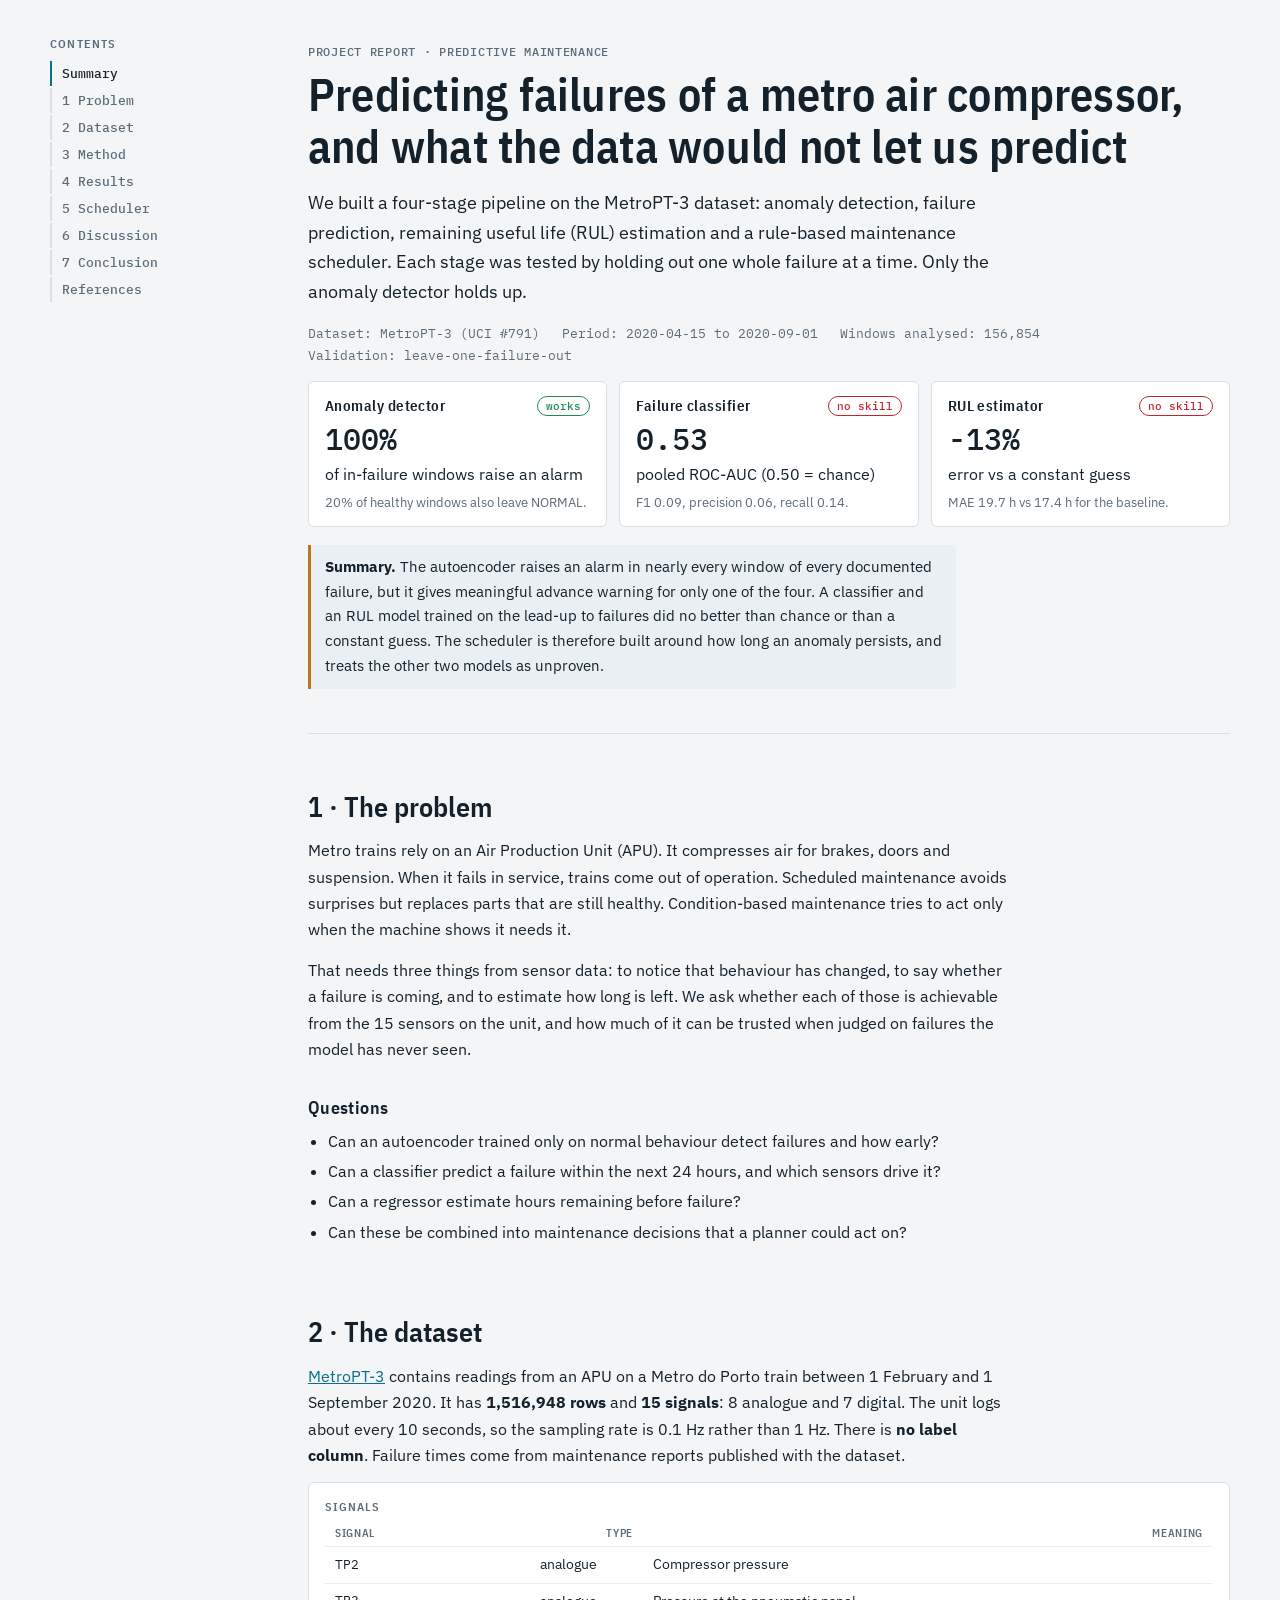
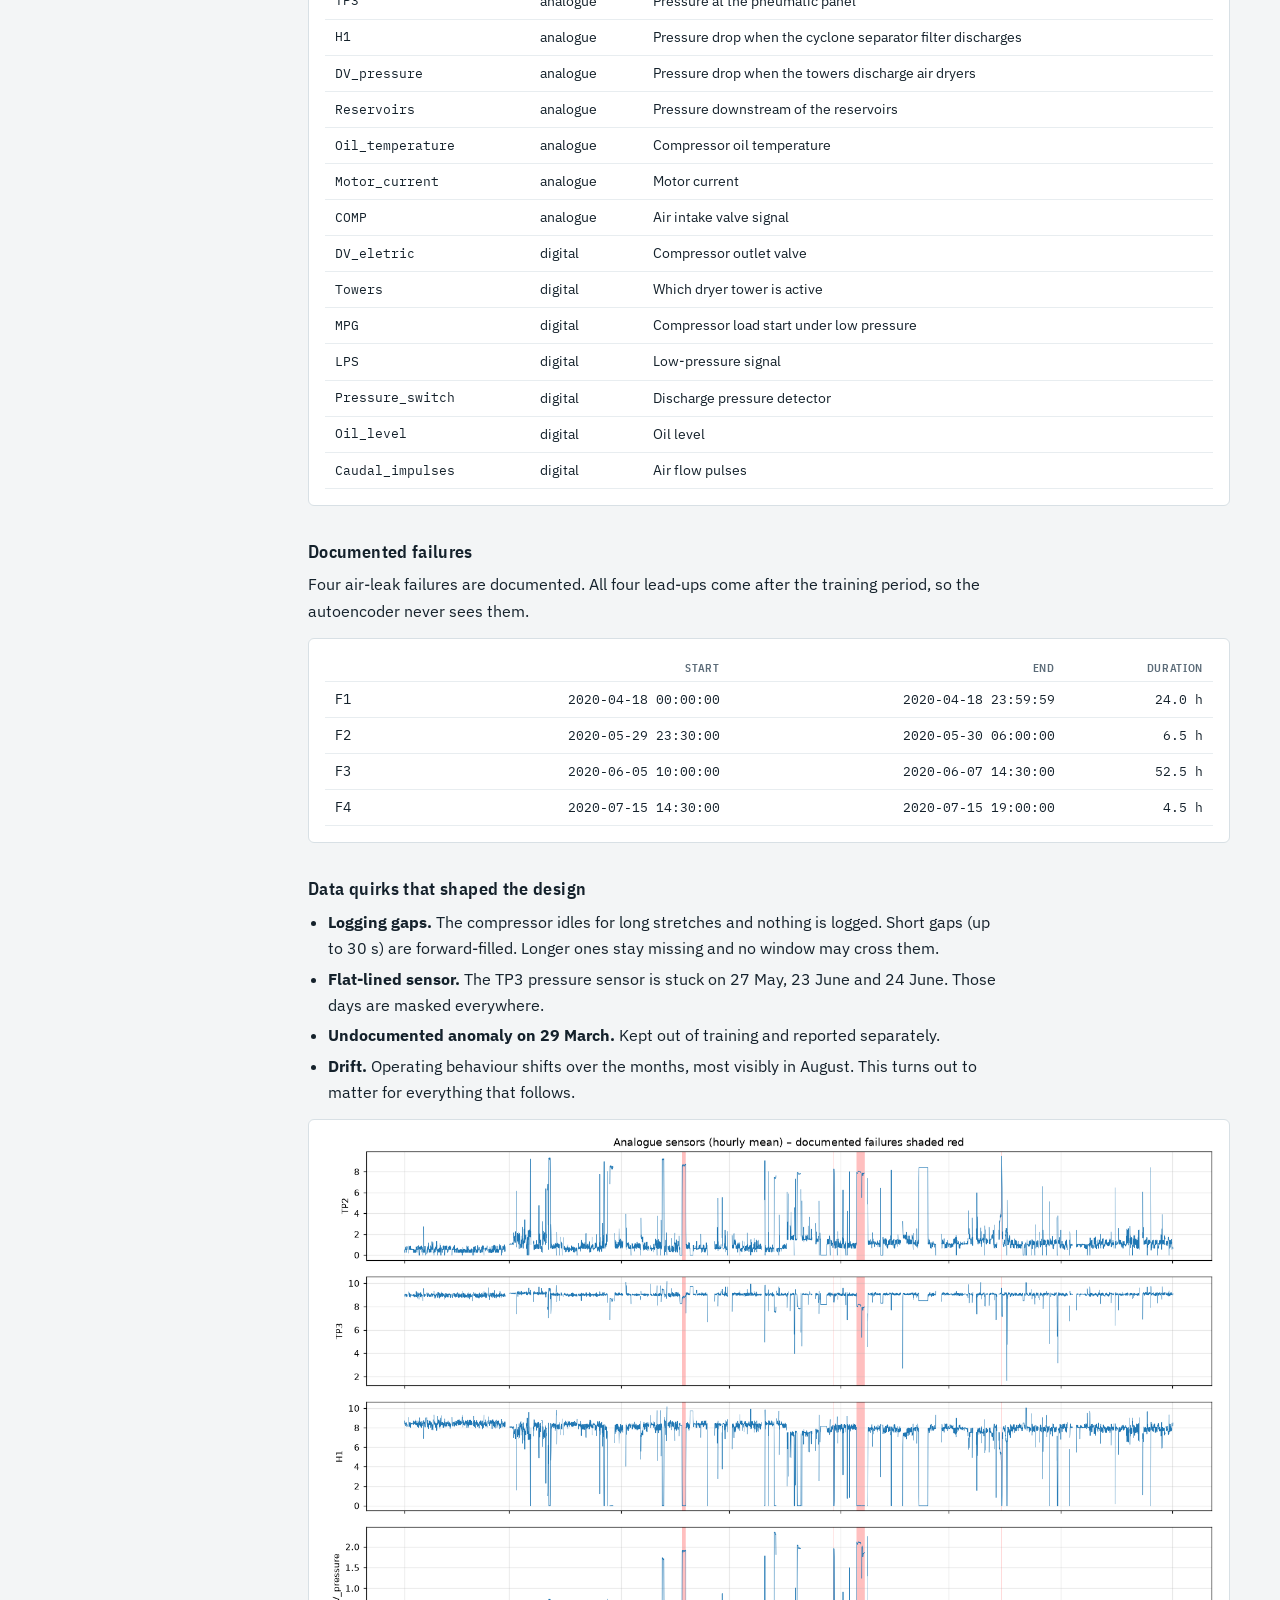
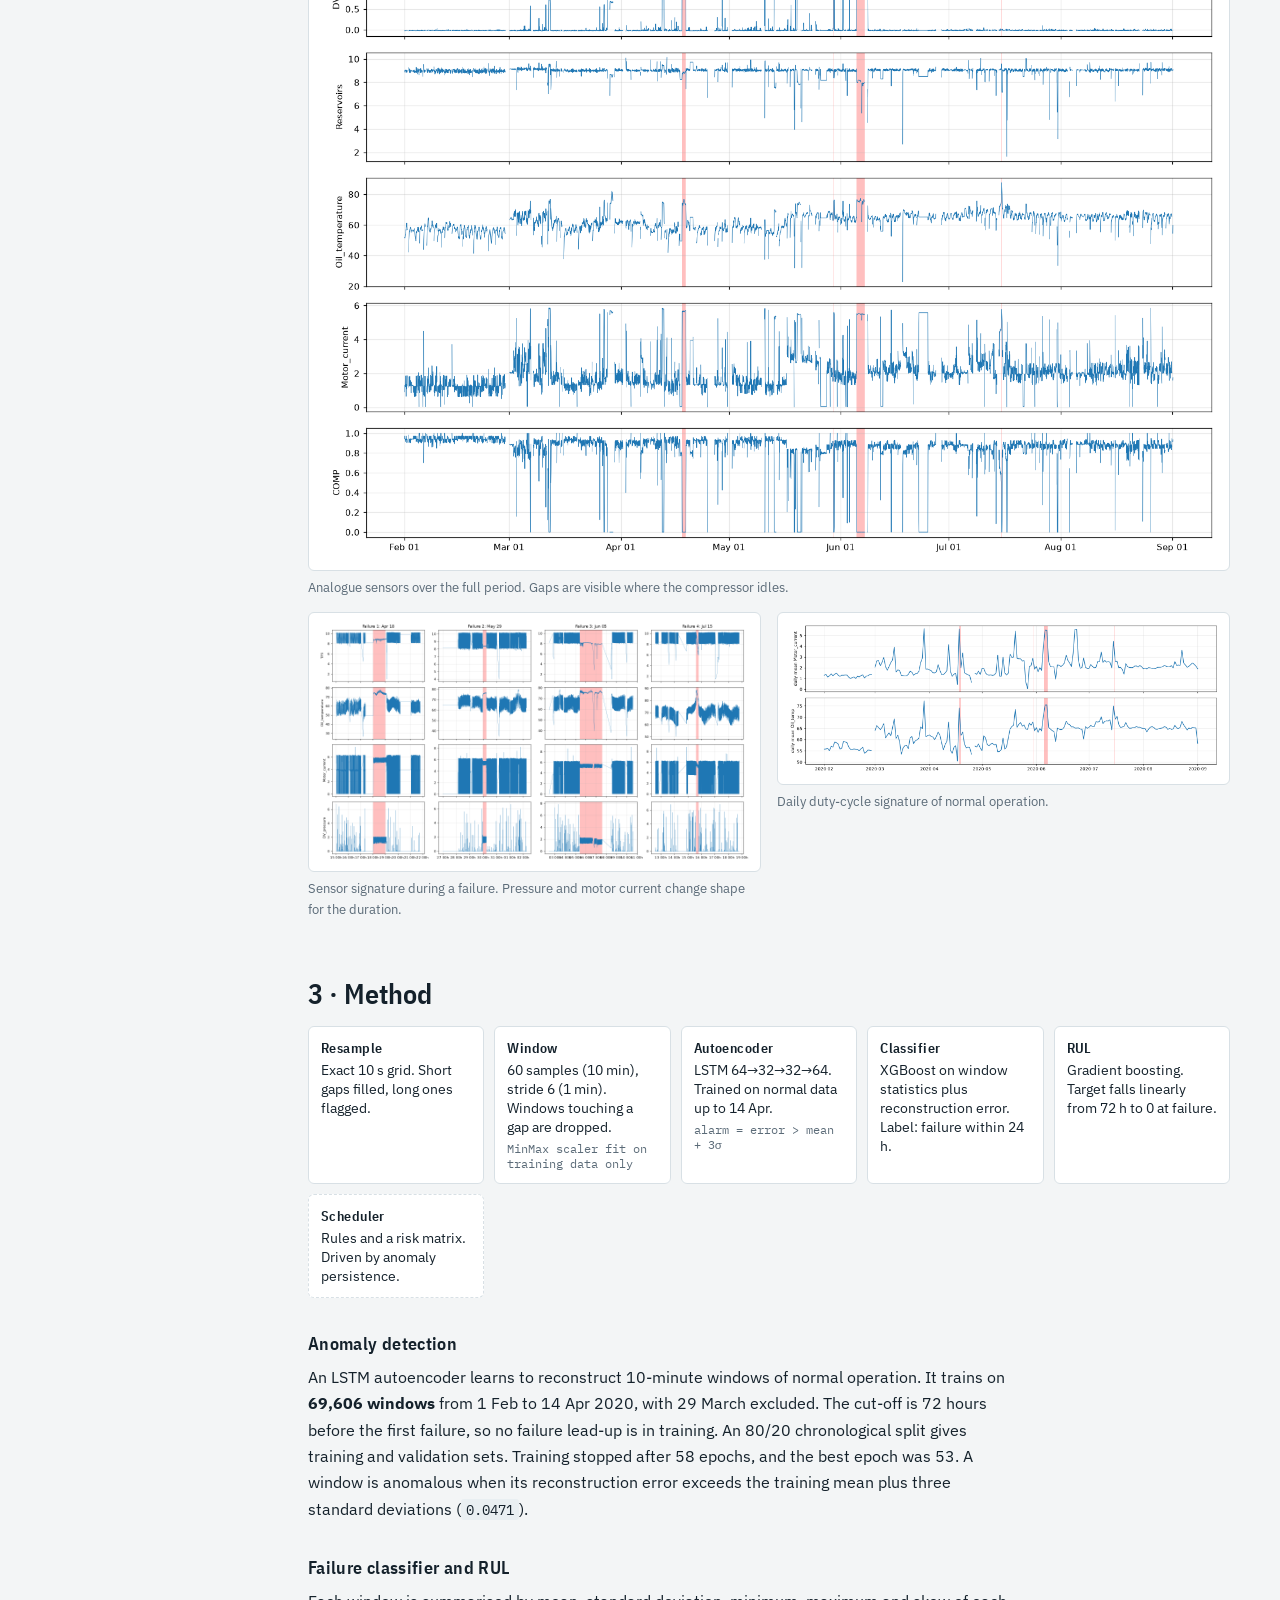
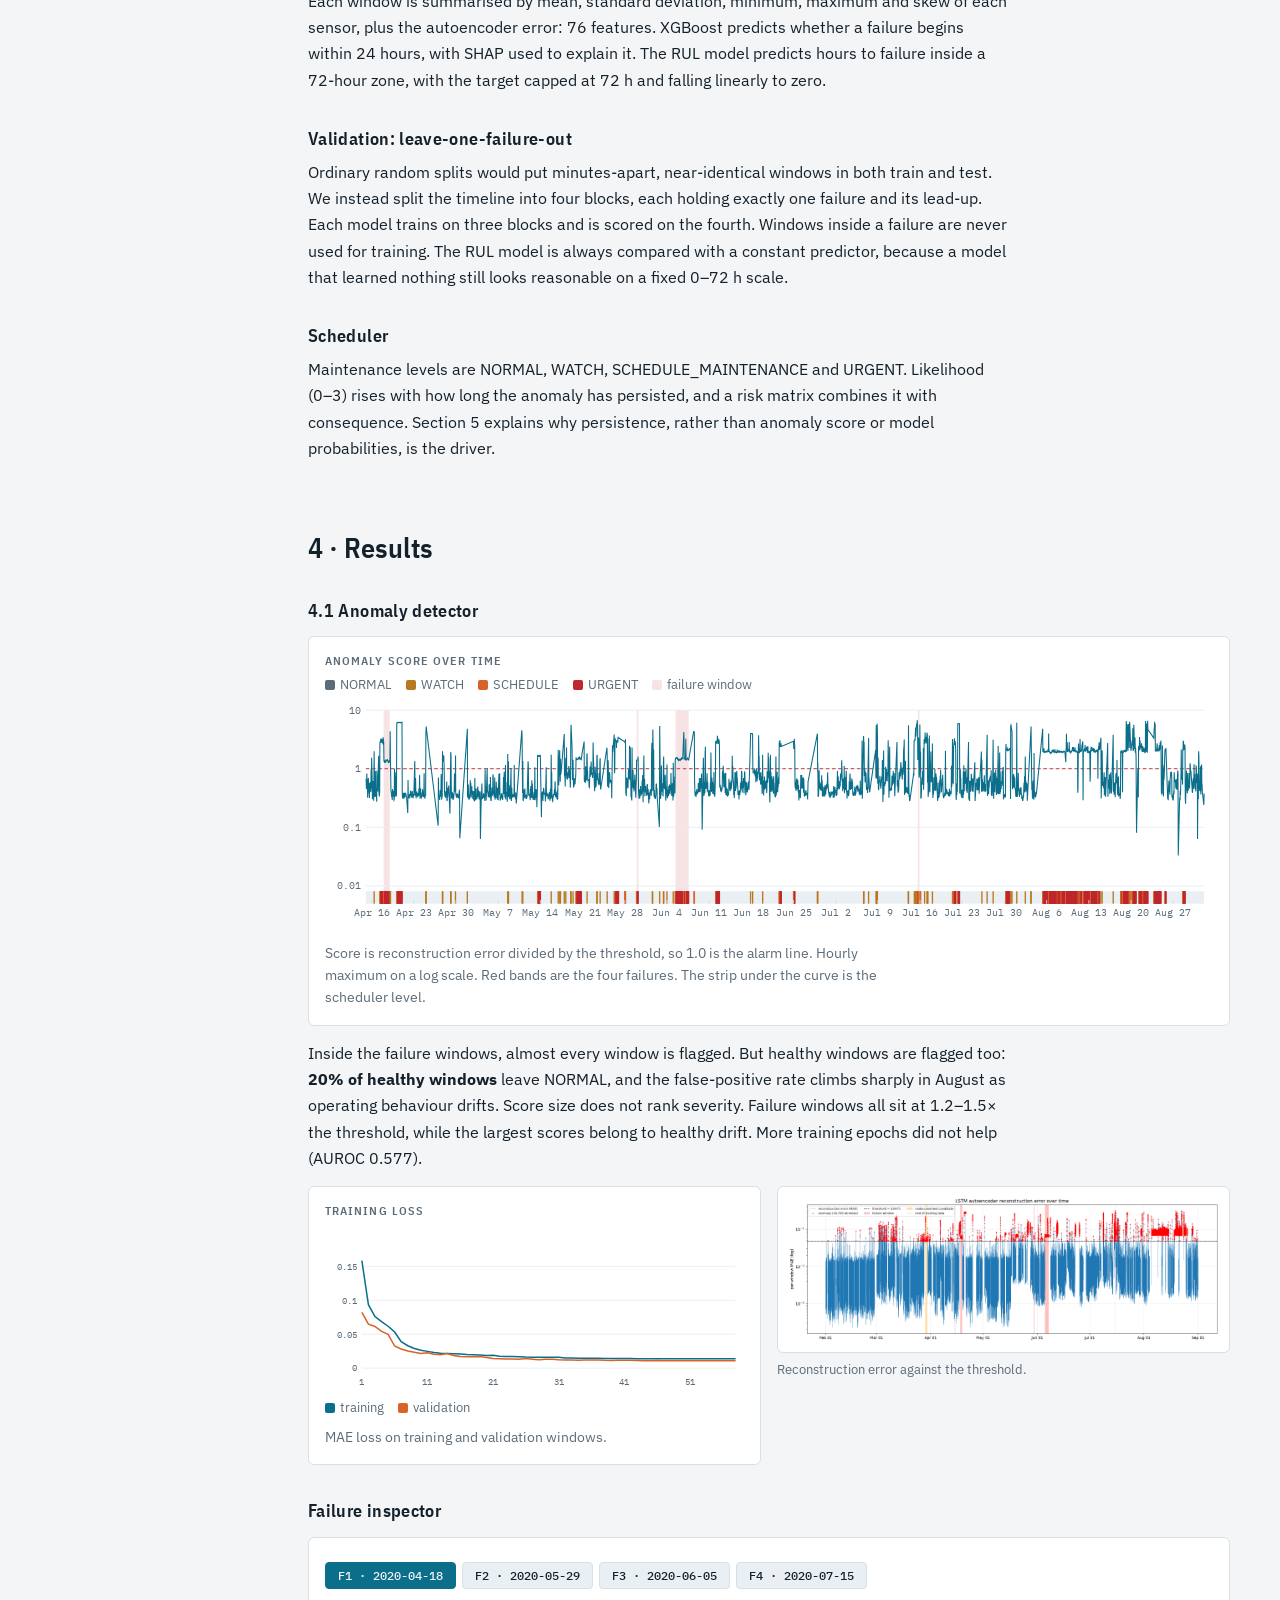
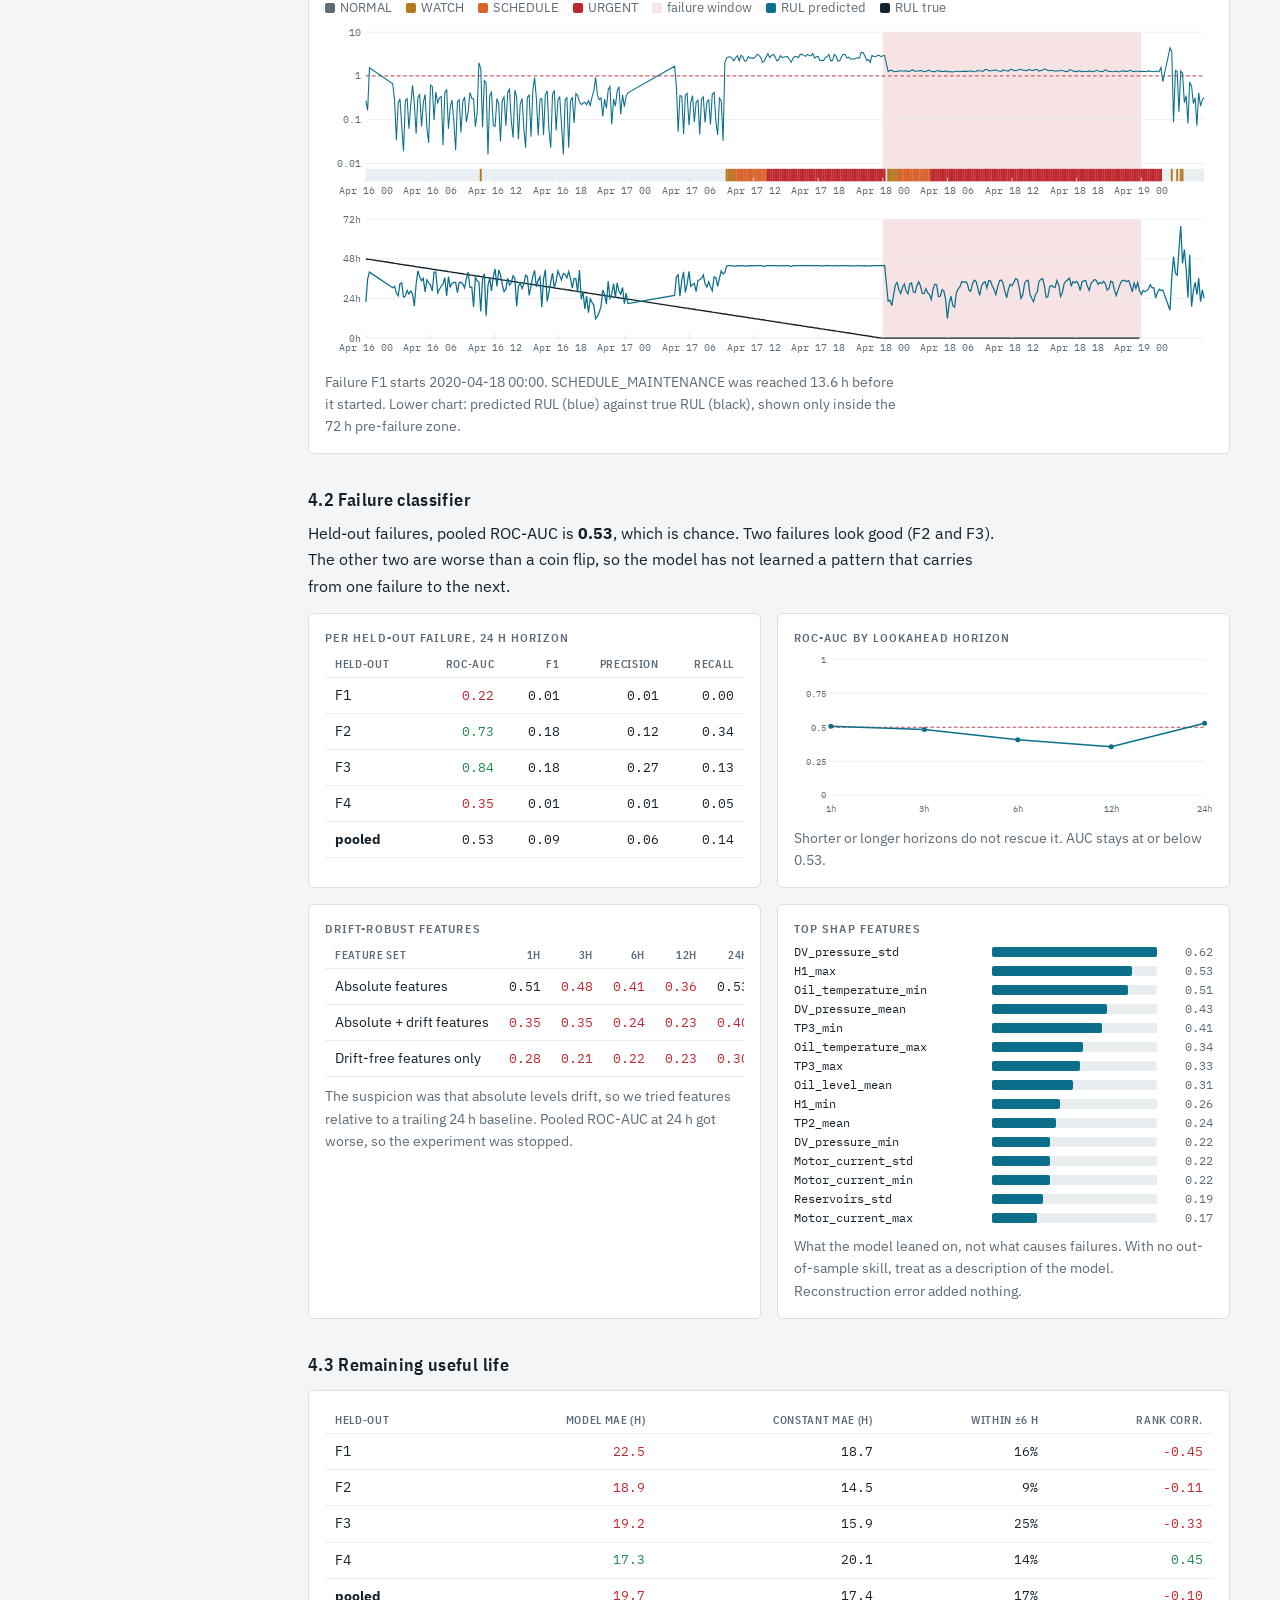
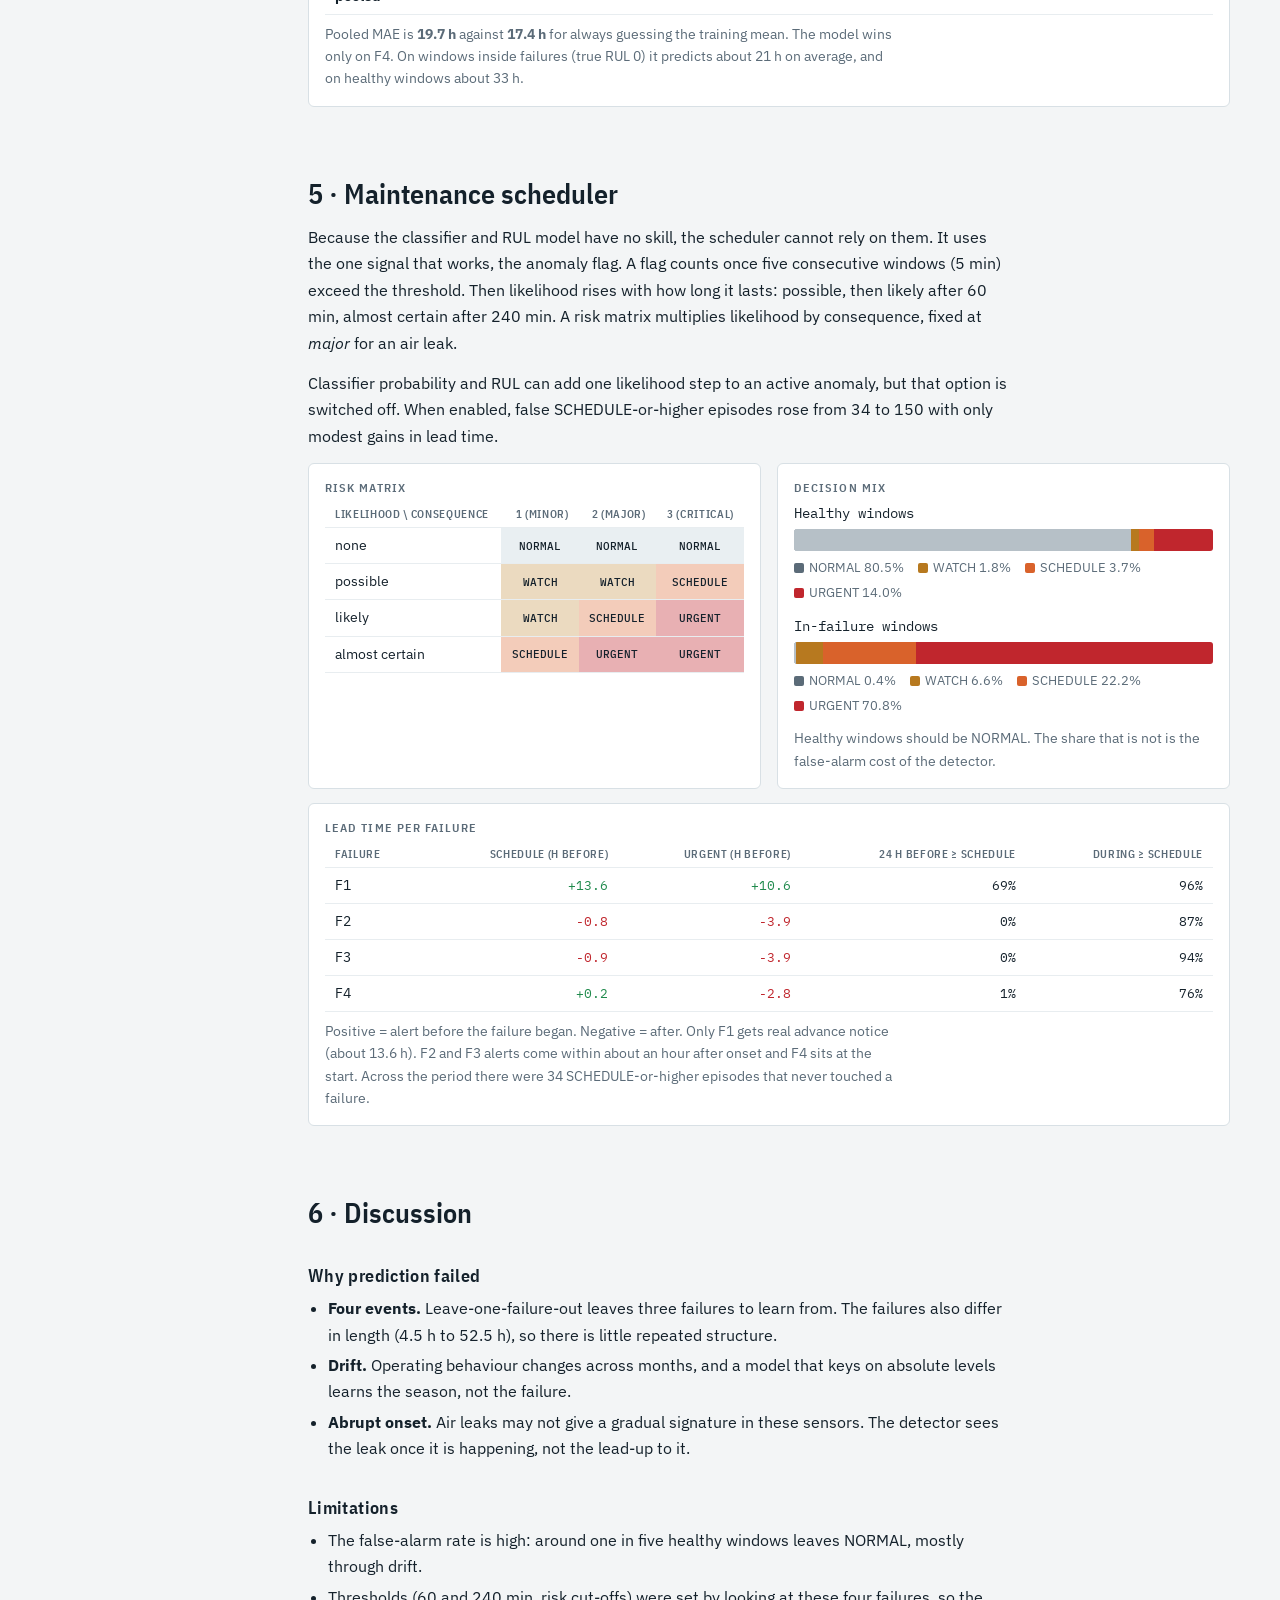
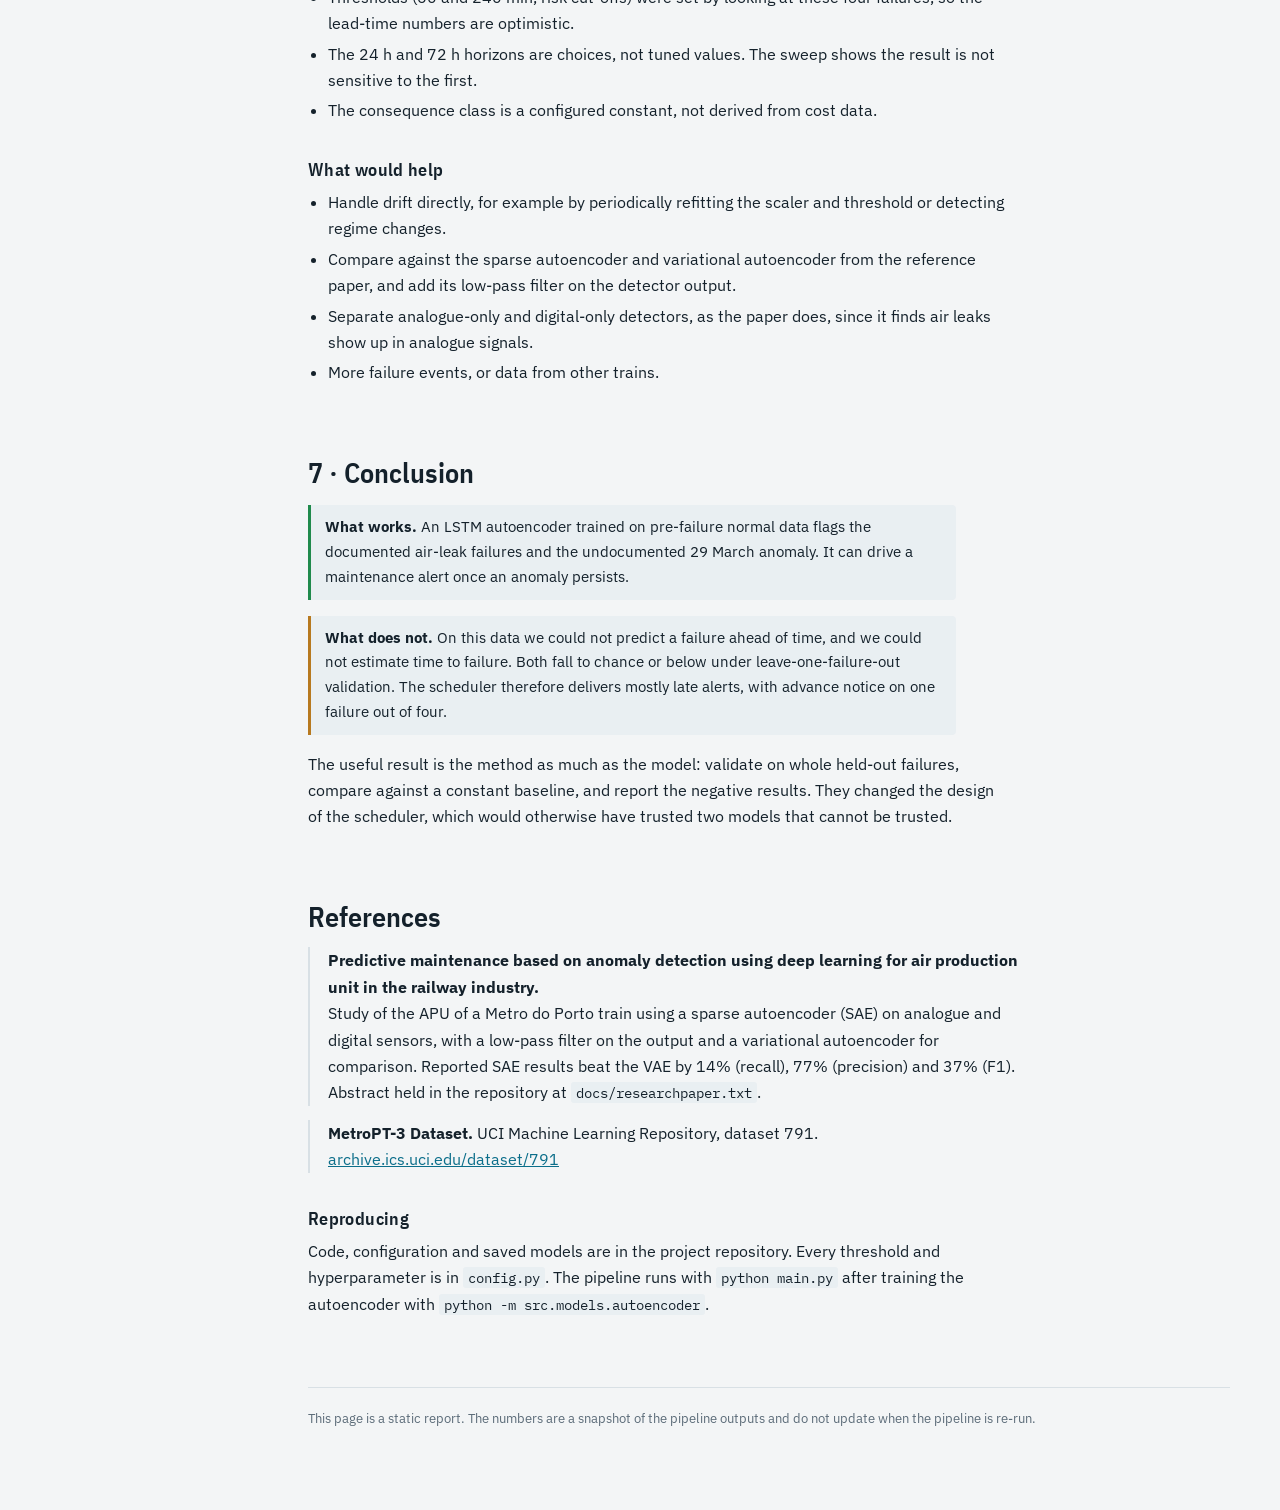
==== predictive_maintenance/site/index.html @ 6a7d6144 "uiux skeleton" ====
<!doctype html>
<html lang="en">
<head>
<meta charset="utf-8">
<meta name="viewport" content="width=device-width,initial-scale=1,viewport-fit=cover">
<title>Predictive Maintenance on MetroPT-3 — Project Report</title>
<meta name="description" content="Report on anomaly detection, failure prediction, RUL estimation and maintenance scheduling for a metro air compressor, with honest validation results.">
<link rel="preconnect" href="https://fonts.googleapis.com"><link rel="preconnect" href="https://fonts.gstatic.com" crossorigin>
<link rel="stylesheet" href="https://fonts.googleapis.com/css2?family=IBM+Plex+Mono:wght@400;500&family=IBM+Plex+Sans:wght@400;500;600&family=IBM+Plex+Sans+Condensed:wght@600&display=swap">
<link rel="stylesheet" href="style.css">
</head>
<body>
<div class="shell">
<nav class="toc" aria-label="Sections">
 <b>Contents</b>
 <a href="#summary">Summary</a><a href="#problem">1 Problem</a><a href="#dataset">2 Dataset</a><a href="#method">3 Method</a>
 <a href="#results">4 Results</a><a href="#scheduler">5 Scheduler</a><a href="#discussion">6 Discussion</a><a href="#conclusion">7 Conclusion</a><a href="#refs">References</a>
</nav>
<main>

<div class="hero" id="summary">
 <div class="eyebrow">Project report · Predictive maintenance</div>
 <h1>Predicting failures of a metro air compressor, and what the data would not let us predict</h1>
 <p class="lede">We built a four-stage pipeline on the MetroPT-3 dataset: anomaly detection, failure prediction, remaining useful life (RUL) estimation and a rule-based maintenance scheduler. Each stage was tested by holding out one whole failure at a time. Only the anomaly detector holds up.</p>
 <div class="meta"><span>Dataset: MetroPT-3 (UCI #791)</span><span>Period: <span id="m-range"></span></span><span>Windows analysed: <span id="m-n"></span></span><span>Validation: leave-one-failure-out</span></div>
 <div class="verdicts" id="verdicts"></div>
 <div class="callout"><b>Summary.</b> The autoencoder raises an alarm in nearly every window of every documented failure, but it gives meaningful advance warning for only one of the four. A classifier and an RUL model trained on the lead-up to failures did no better than chance or than a constant guess. The scheduler is therefore built around how long an anomaly persists, and treats the other two models as unproven.</div>
</div>

<section class="s" id="problem">
 <h2>1 · The problem</h2>
 <p>Metro trains rely on an Air Production Unit (APU). It compresses air for brakes, doors and suspension. When it fails in service, trains come out of operation. Scheduled maintenance avoids surprises but replaces parts that are still healthy. Condition-based maintenance tries to act only when the machine shows it needs it.</p>
 <p>That needs three things from sensor data: to notice that behaviour has changed, to say whether a failure is coming, and to estimate how long is left. We ask whether each of those is achievable from the 15 sensors on the unit, and how much of it can be trusted when judged on failures the model has never seen.</p>
 <h3>Questions</h3>
 <ul>
  <li>Can an autoencoder trained only on normal behaviour detect failures and how early?</li>
  <li>Can a classifier predict a failure within the next 24 hours, and which sensors drive it?</li>
  <li>Can a regressor estimate hours remaining before failure?</li>
  <li>Can these be combined into maintenance decisions that a planner could act on?</li>
 </ul>
</section>

<section class="s" id="dataset">
 <h2>2 · The dataset</h2>
 <p><a href="https://archive.ics.uci.edu/dataset/791/metropt+3+dataset" target="_blank" rel="noopener">MetroPT-3</a> contains readings from an APU on a Metro do Porto train between 1 February and 1 September 2020. It has <b>1,516,948 rows</b> and <b>15 signals</b>: 8 analogue and 7 digital. The unit logs about every 10 seconds, so the sampling rate is 0.1 Hz rather than 1 Hz. There is <b>no label column</b>. Failure times come from maintenance reports published with the dataset.</p>
 <div class="panel"><h4>Signals</h4><div class="scroll"><table class="txt" id="sigT"></table></div></div>
 <h3>Documented failures</h3>
 <p>Four air-leak failures are documented. All four lead-ups come after the training period, so the autoencoder never sees them.</p>
 <div class="panel"><div class="scroll"><table id="failT"></table></div></div>
 <h3>Data quirks that shaped the design</h3>
 <ul>
  <li><b>Logging gaps.</b> The compressor idles for long stretches and nothing is logged. Short gaps (up to 30 s) are forward-filled. Longer ones stay missing and no window may cross them.</li>
  <li><b>Flat-lined sensor.</b> The TP3 pressure sensor is stuck on 27 May, 23 June and 24 June. Those days are masked everywhere.</li>
  <li><b>Undocumented anomaly on 29 March.</b> Kept out of training and reported separately.</li>
  <li><b>Drift.</b> Operating behaviour shifts over the months, most visibly in August. This turns out to matter for everything that follows.</li>
 </ul>
 <figure><div class="img"><img src="assets/eda_analog_overview.png" alt="Overview of the analogue sensors over the whole period" loading="lazy"></div><figcaption>Analogue sensors over the full period. Gaps are visible where the compressor idles.</figcaption></figure>
 <div class="cols">
  <figure style="margin:0"><div class="img"><img src="assets/eda_failure_zoom.png" alt="Sensors zoomed in around a failure" loading="lazy"></div><figcaption>Sensor signature during a failure. Pressure and motor current change shape for the duration.</figcaption></figure>
  <figure style="margin:0"><div class="img"><img src="assets/eda_daily_signature.png" alt="Daily signature of the compressor duty cycle" loading="lazy"></div><figcaption>Daily duty-cycle signature of normal operation.</figcaption></figure>
 </div>
</section>

<section class="s" id="method">
 <h2>3 · Method</h2>
 <div class="flow">
  <div><b>Resample</b>Exact 10 s grid. Short gaps filled, long ones flagged.</div>
  <div><b>Window</b>60 samples (10 min), stride 6 (1 min). Windows touching a gap are dropped.<small>MinMax scaler fit on training data only</small></div>
  <div><b>Autoencoder</b>LSTM 64→32→32→64. Trained on normal data up to 14 Apr.<small>alarm = error &gt; mean + 3σ</small></div>
  <div><b>Classifier</b>XGBoost on window statistics plus reconstruction error. Label: failure within 24 h.</div>
  <div><b>RUL</b>Gradient boosting. Target falls linearly from 72 h to 0 at failure.</div>
  <div class="no"><b>Scheduler</b>Rules and a risk matrix. Driven by anomaly persistence.</div>
 </div>
 <h3>Anomaly detection</h3>
 <p>An LSTM autoencoder learns to reconstruct 10-minute windows of normal operation. It trains on <b>69,606 windows</b> from 1 Feb to 14 Apr 2020, with 29 March excluded. The cut-off is 72 hours before the first failure, so no failure lead-up is in training. An 80/20 chronological split gives training and validation sets. Training stopped after <span id="ae-ep"></span> epochs, and the best epoch was <span id="ae-best"></span>. A window is anomalous when its reconstruction error exceeds the training mean plus three standard deviations (<span class="mono" id="thr"></span>).</p>
 <h3>Failure classifier and RUL</h3>
 <p>Each window is summarised by mean, standard deviation, minimum, maximum and skew of each sensor, plus the autoencoder error: 76 features. XGBoost predicts whether a failure begins within 24 hours, with SHAP used to explain it. The RUL model predicts hours to failure inside a 72-hour zone, with the target capped at 72 h and falling linearly to zero.</p>
 <h3>Validation: leave-one-failure-out</h3>
 <p>Ordinary random splits would put minutes-apart, near-identical windows in both train and test. We instead split the timeline into four blocks, each holding exactly one failure and its lead-up. Each model trains on three blocks and is scored on the fourth. Windows inside a failure are never used for training. The RUL model is always compared with a constant predictor, because a model that learned nothing still looks reasonable on a fixed 0–72 h scale.</p>
 <h3>Scheduler</h3>
 <p>Maintenance levels are NORMAL, WATCH, SCHEDULE_MAINTENANCE and URGENT. Likelihood (0–3) rises with how long the anomaly has persisted, and a risk matrix combines it with consequence. Section 5 explains why persistence, rather than anomaly score or model probabilities, is the driver.</p>
</section>

<section class="s" id="results">
 <h2>4 · Results</h2>
 <h3>4.1 Anomaly detector</h3>
 <div class="panel"><h4>Anomaly score over time</h4><div class="legend" id="lg1"></div><div id="full"></div>
  <p class="note">Score is reconstruction error divided by the threshold, so 1.0 is the alarm line. Hourly maximum on a log scale. Red bands are the four failures. The strip under the curve is the scheduler level.</p></div>
 <p>Inside the failure windows, almost every window is flagged. But healthy windows are flagged too: <b><span id="fp"></span></b> leave NORMAL, and the false-positive rate climbs sharply in August as operating behaviour drifts. Score size does not rank severity. Failure windows all sit at 1.2–1.5× the threshold, while the largest scores belong to healthy drift. More training epochs did not help (AUROC 0.577).</p>
 <div class="cols">
  <div class="panel"><h4>Training loss</h4><div id="aeC"></div><div class="legend" id="lgAE"></div><p class="note">MAE loss on training and validation windows.</p></div>
  <figure style="margin:0"><div class="img"><img src="assets/reconstruction_error.png" alt="Reconstruction error distribution and threshold" loading="lazy"></div><figcaption>Reconstruction error against the threshold.</figcaption></figure>
 </div>
 <h3>Failure inspector</h3>
 <div class="panel"><div class="tabs" id="tabs" role="group" aria-label="Select failure"></div><div class="legend" id="lg2"></div><div id="zoomScore"></div><div id="zoomRul"></div><p class="note" id="zoomNote"></p></div>

 <h3>4.2 Failure classifier</h3>
 <p>Held-out failures, pooled ROC-AUC is <b id="clfAuc"></b>, which is chance. Two failures look good (F2 and F3). The other two are worse than a coin flip, so the model has not learned a pattern that carries from one failure to the next.</p>
 <div class="cols">
  <div class="panel"><h4>Per held-out failure, 24 h horizon</h4><div class="scroll"><table id="clfT"></table></div></div>
  <div class="panel"><h4>ROC-AUC by lookahead horizon</h4><div id="sweepC"></div><p class="note">Shorter or longer horizons do not rescue it. AUC stays at or below 0.53.</p></div>
 </div>
 <div class="cols" style="margin-top:16px">
  <div class="panel"><h4>Drift-robust features</h4><div class="scroll"><table id="driftT"></table></div><p class="note">The suspicion was that absolute levels drift, so we tried features relative to a trailing 24 h baseline. Pooled ROC-AUC at 24 h got worse, so the experiment was stopped.</p></div>
  <div class="panel"><h4>Top SHAP features</h4><div id="shap"></div><p class="note">What the model leaned on, not what causes failures. With no out-of-sample skill, treat as a description of the model. Reconstruction error added nothing.</p></div>
 </div>

 <h3>4.3 Remaining useful life</h3>
 <div class="panel"><div class="scroll"><table id="rulT"></table></div>
 <p class="note">Pooled MAE is <b id="rulMae"></b> against <b id="rulBase"></b> for always guessing the training mean. The model wins only on F4. On windows inside failures (true RUL 0) it predicts about 21 h on average, and on healthy windows about 33 h.</p></div>
</section>

<section class="s" id="scheduler">
 <h2>5 · Maintenance scheduler</h2>
 <p>Because the classifier and RUL model have no skill, the scheduler cannot rely on them. It uses the one signal that works, the anomaly flag. A flag counts once five consecutive windows (5 min) exceed the threshold. Then likelihood rises with how long it lasts: possible, then likely after 60 min, almost certain after 240 min. A risk matrix multiplies likelihood by consequence, fixed at <i>major</i> for an air leak.</p>
 <p>Classifier probability and RUL can add one likelihood step to an active anomaly, but that option is switched off. When enabled, false SCHEDULE-or-higher episodes rose from 34 to 150 with only modest gains in lead time.</p>
 <div class="cols">
  <div class="panel"><h4>Risk matrix</h4><div class="scroll"><table id="matrix"></table></div></div>
  <div class="panel"><h4>Decision mix</h4><div id="mix"></div></div>
 </div>
 <div class="panel"><h4>Lead time per failure</h4><div class="scroll"><table id="leadT"></table></div>
 <p class="note">Positive = alert before the failure began. Negative = after. Only F1 gets real advance notice (about 13.6 h). F2 and F3 alerts come within about an hour after onset and F4 sits at the start. Across the period there were 34 SCHEDULE-or-higher episodes that never touched a failure.</p></div>
</section>

<section class="s" id="discussion">
 <h2>6 · Discussion</h2>
 <h3>Why prediction failed</h3>
 <ul>
  <li><b>Four events.</b> Leave-one-failure-out leaves three failures to learn from. The failures also differ in length (4.5 h to 52.5 h), so there is little repeated structure.</li>
  <li><b>Drift.</b> Operating behaviour changes across months, and a model that keys on absolute levels learns the season, not the failure.</li>
  <li><b>Abrupt onset.</b> Air leaks may not give a gradual signature in these sensors. The detector sees the leak once it is happening, not the lead-up to it.</li>
 </ul>
 <h3>Limitations</h3>
 <ul>
  <li>The false-alarm rate is high: around one in five healthy windows leaves NORMAL, mostly through drift.</li>
  <li>Thresholds (60 and 240 min, risk cut-offs) were set by looking at these four failures, so the lead-time numbers are optimistic.</li>
  <li>The 24 h and 72 h horizons are choices, not tuned values. The sweep shows the result is not sensitive to the first.</li>
  <li>The consequence class is a configured constant, not derived from cost data.</li>
 </ul>
 <h3>What would help</h3>
 <ul>
  <li>Handle drift directly, for example by periodically refitting the scaler and threshold or detecting regime changes.</li>
  <li>Compare against the sparse autoencoder and variational autoencoder from the reference paper, and add its low-pass filter on the detector output.</li>
  <li>Separate analogue-only and digital-only detectors, as the paper does, since it finds air leaks show up in analogue signals.</li>
  <li>More failure events, or data from other trains.</li>
 </ul>
</section>

<section class="s" id="conclusion">
 <h2>7 · Conclusion</h2>
 <div class="callout ok"><b>What works.</b> An LSTM autoencoder trained on pre-failure normal data flags the documented air-leak failures and the undocumented 29 March anomaly. It can drive a maintenance alert once an anomaly persists.</div>
 <div class="callout"><b>What does not.</b> On this data we could not predict a failure ahead of time, and we could not estimate time to failure. Both fall to chance or below under leave-one-failure-out validation. The scheduler therefore delivers mostly late alerts, with advance notice on one failure out of four.</div>
 <p>The useful result is the method as much as the model: validate on whole held-out failures, compare against a constant baseline, and report the negative results. They changed the design of the scheduler, which would otherwise have trusted two models that cannot be trusted.</p>
</section>

<section class="s" id="refs">
 <h2>References</h2>
 <p class="ref"><b>Predictive maintenance based on anomaly detection using deep learning for air production unit in the railway industry.</b><br>
 Study of the APU of a Metro do Porto train using a sparse autoencoder (SAE) on analogue and digital sensors, with a low-pass filter on the output and a variational autoencoder for comparison. Reported SAE results beat the VAE by 14% (recall), 77% (precision) and 37% (F1). Abstract held in the repository at <span class="mono">docs/researchpaper.txt</span>.</p>
 <p class="ref"><b>MetroPT-3 Dataset.</b> UCI Machine Learning Repository, dataset 791. <a href="https://archive.ics.uci.edu/dataset/791/metropt+3+dataset" target="_blank" rel="noopener">archive.ics.uci.edu/dataset/791</a></p>
 <h3>Reproducing</h3>
 <p>Code, configuration and saved models are in the project repository. Every threshold and hyperparameter is in <span class="mono">config.py</span>. The pipeline runs with <span class="mono">python main.py</span> after training the autoencoder with <span class="mono">python -m src.models.autoencoder</span>.</p>
 <footer>This page is a static report. The numbers are a snapshot of the pipeline outputs and do not update when the pipeline is re-run.</footer>
</section>
</main>
</div>
<script src="data.js"></script>
<script src="app.js"></script>
</body>
</html>
---- predictive_maintenance/site/style.css ----
:root{--bg:#f3f5f6;--panel:#fff;--fg:#14212b;--mut:#5b6b78;--line:#d8e0e5;--grid:#e8edf0;--acc:#0b6e8a;
--ok:#1f8a4c;--warn:#b7791f;--sched:#d9622b;--crit:#c0262d;--band:rgba(192,38,45,.13);--chip:#e9eff2;
--sans:"IBM Plex Sans",system-ui,sans-serif;--cond:"IBM Plex Sans Condensed","IBM Plex Sans",sans-serif;--mono:"IBM Plex Mono",ui-monospace,monospace;color-scheme:light}
@media (prefers-color-scheme:dark){:root:not([data-theme="light"]){--bg:#0f171d;--panel:#16222a;--fg:#e6edf1;--mut:#92a3af;--line:#27373f;--grid:#1f2d35;--acc:#4cc3e0;
--ok:#4cc582;--warn:#e3b341;--sched:#f08a55;--crit:#f2636a;--band:rgba(242,99,106,.16);--chip:#1f2e37;color-scheme:dark}}
:root[data-theme="dark"]{--bg:#0f171d;--panel:#16222a;--fg:#e6edf1;--mut:#92a3af;--line:#27373f;--grid:#1f2d35;--acc:#4cc3e0;
--ok:#4cc582;--warn:#e3b341;--sched:#f08a55;--crit:#f2636a;--band:rgba(242,99,106,.16);--chip:#1f2e37;color-scheme:dark}
*{box-sizing:border-box}
html{scroll-behavior:smooth;scroll-padding-top:70px}
@media (prefers-reduced-motion:reduce){html{scroll-behavior:auto}}
body{margin:0;background:var(--bg);color:var(--fg);font:16px/1.65 var(--sans)}
a{color:var(--acc)}
.shell{display:grid;grid-template-columns:210px minmax(0,1fr);gap:48px;max-width:1220px;margin:0 auto;padding:0 max(20px,env(safe-area-inset-right,0px)) 80px max(20px,env(safe-area-inset-left,0px))}
nav.toc{position:sticky;top:0;align-self:start;padding-top:36px;font:500 13px var(--mono);display:flex;flex-direction:column;gap:2px;max-height:100vh;overflow:auto}
nav.toc b{font:600 12px var(--cond);letter-spacing:.1em;text-transform:uppercase;color:var(--mut);margin-bottom:8px}
nav.toc a{color:var(--mut);text-decoration:none;padding:4px 0 4px 10px;border-left:2px solid var(--line)}
nav.toc a:hover,nav.toc a.on{color:var(--fg);border-left-color:var(--acc)}
main{min-width:0}
.hero{padding:44px 0 28px;border-bottom:1px solid var(--line)}
.eyebrow{font:500 12px var(--mono);letter-spacing:.06em;color:var(--mut);text-transform:uppercase}
h1{font:600 clamp(30px,5vw,46px)/1.12 var(--cond);letter-spacing:.005em;margin:10px 0 16px;text-wrap:balance}
.lede{font-size:18px;max-width:62ch;color:var(--fg)}
.meta{display:flex;flex-wrap:wrap;gap:6px 22px;margin-top:18px;font:12.5px var(--mono);color:var(--mut)}
section.s{padding-top:56px}
h2{font:600 28px/1.2 var(--cond);margin:0 0 14px;text-wrap:balance}
h3{font:600 18px/1.3 var(--cond);letter-spacing:.02em;margin:34px 0 8px}
p{margin:0 0 14px;max-width:70ch}
ul{max-width:70ch;padding-left:20px;margin:0 0 14px}li{margin:4px 0}
code,.mono{font-family:var(--mono);font-size:.9em;background:var(--chip);padding:1px 5px;border-radius:3px}
.panel{background:var(--panel);border:1px solid var(--line);border-radius:6px;padding:16px;min-width:0;margin:14px 0}
.panel h4{font:600 12px var(--cond);letter-spacing:.09em;text-transform:uppercase;color:var(--mut);margin:0 0 6px}
.cols{display:grid;grid-template-columns:repeat(auto-fit,minmax(300px,1fr));gap:16px}
.cols>.panel{margin:0}
.verdicts{display:grid;grid-template-columns:repeat(auto-fit,minmax(230px,1fr));gap:12px;margin:18px 0}
.v{background:var(--panel);border:1px solid var(--line);border-radius:6px;padding:14px 16px;display:flex;flex-direction:column;gap:6px;min-width:0}
.v .top{display:flex;justify-content:space-between;align-items:center;gap:8px}
.v b{font:600 15px var(--cond);letter-spacing:.03em}
.pill{font:500 11px var(--mono);padding:2px 8px;border-radius:99px;border:1px solid currentColor;white-space:nowrap}
.pill.ok{color:var(--ok)}.pill.bad{color:var(--crit)}.pill.mid{color:var(--warn)}
.big{font:500 30px/1.1 var(--mono);font-variant-numeric:tabular-nums}
.v small{color:var(--mut);line-height:1.4}
.callout{border-left:3px solid var(--warn);padding:10px 14px;background:var(--chip);border-radius:0 4px 4px 0;font-size:15px;max-width:72ch;margin:16px 0}
.callout.ok{border-left-color:var(--ok)}
.legend{display:flex;flex-wrap:wrap;gap:4px 14px;font-size:12.5px;color:var(--mut);margin:6px 0 8px}
.legend i{display:inline-block;width:10px;height:10px;border-radius:2px;margin-right:5px;vertical-align:-1px}
svg{width:100%;height:auto;display:block;overflow:visible}
svg text{fill:var(--mut);font:11px var(--mono)}
.tabs{display:flex;gap:6px;flex-wrap:wrap;margin:8px 0}
.tabs button{font:500 12px var(--mono);background:var(--chip);color:var(--fg);border:1px solid var(--line);border-radius:4px;padding:5px 12px;cursor:pointer}
.tabs button[aria-pressed="true"]{background:var(--acc);color:var(--bg);border-color:var(--acc)}
button:focus-visible,a:focus-visible{outline:2px solid var(--acc);outline-offset:2px}
.scroll{overflow-x:auto}
table{border-collapse:collapse;width:100%;font-variant-numeric:tabular-nums;font-size:14px}
th,td{text-align:right;padding:6px 10px;border-bottom:1px solid var(--grid);white-space:nowrap}
th:first-child,td:first-child{text-align:left}
th{font:600 11px var(--cond);letter-spacing:.06em;text-transform:uppercase;color:var(--mut)}
td.m{font-family:var(--mono);font-size:13px}
table.txt td{white-space:normal;text-align:left}
.neg{color:var(--crit)}.pos{color:var(--ok)}.dim{color:var(--mut)}
.cell{text-align:center!important;font:500 11px var(--mono)}
.L0{background:var(--chip)}.L1{background:color-mix(in srgb,var(--warn) 28%,transparent)}.L2{background:color-mix(in srgb,var(--sched) 32%,transparent)}.L3{background:color-mix(in srgb,var(--crit) 36%,transparent)}
.note{color:var(--mut);font-size:13.5px;margin:8px 0 0;max-width:72ch}
.bar{display:grid;grid-template-columns:minmax(110px,190px) 1fr 48px;gap:8px;align-items:center;font:12px var(--mono);padding:2px 0}
.bar .t{height:10px;background:var(--grid);border-radius:2px}.bar .t i{display:block;height:100%;background:var(--acc);border-radius:2px}
.bar span:first-child{overflow:hidden;text-overflow:ellipsis;white-space:nowrap}
.bar span:last-child{text-align:right;color:var(--mut)}
figure{margin:14px 0}
figure .img{background:#fff;border:1px solid var(--line);border-radius:6px;padding:8px}
figure img{width:100%;height:auto;display:block}
figcaption{font-size:13px;color:var(--mut);margin-top:6px;max-width:72ch}
.flow{display:grid;grid-template-columns:repeat(auto-fit,minmax(150px,1fr));gap:10px;margin:16px 0}
.flow div{background:var(--panel);border:1px solid var(--line);border-radius:6px;padding:12px;font-size:13.5px;line-height:1.4;position:relative}
.flow b{display:block;font:600 14px var(--cond);letter-spacing:.03em;margin-bottom:4px}
.flow small{display:block;color:var(--mut);margin-top:4px;font:11.5px var(--mono)}
.flow .no{border-style:dashed}
.ref{padding-left:18px;border-left:2px solid var(--line);max-width:72ch}
footer{margin-top:70px;padding-top:20px;border-top:1px solid var(--line);color:var(--mut);font-size:13px}
@media (max-width:900px){
 .shell{grid-template-columns:minmax(0,1fr);gap:0}
 nav.toc{position:sticky;top:0;z-index:5;flex-direction:row;overflow-x:auto;padding:8px 0;background:var(--bg);border-bottom:1px solid var(--line);max-height:none;white-space:nowrap}
 nav.toc b{display:none}nav.toc a{border-left:0;border-bottom:2px solid transparent;padding:4px 8px}
 nav.toc a:hover,nav.toc a.on{border-bottom-color:var(--acc)}
 html{scroll-padding-top:60px}
}
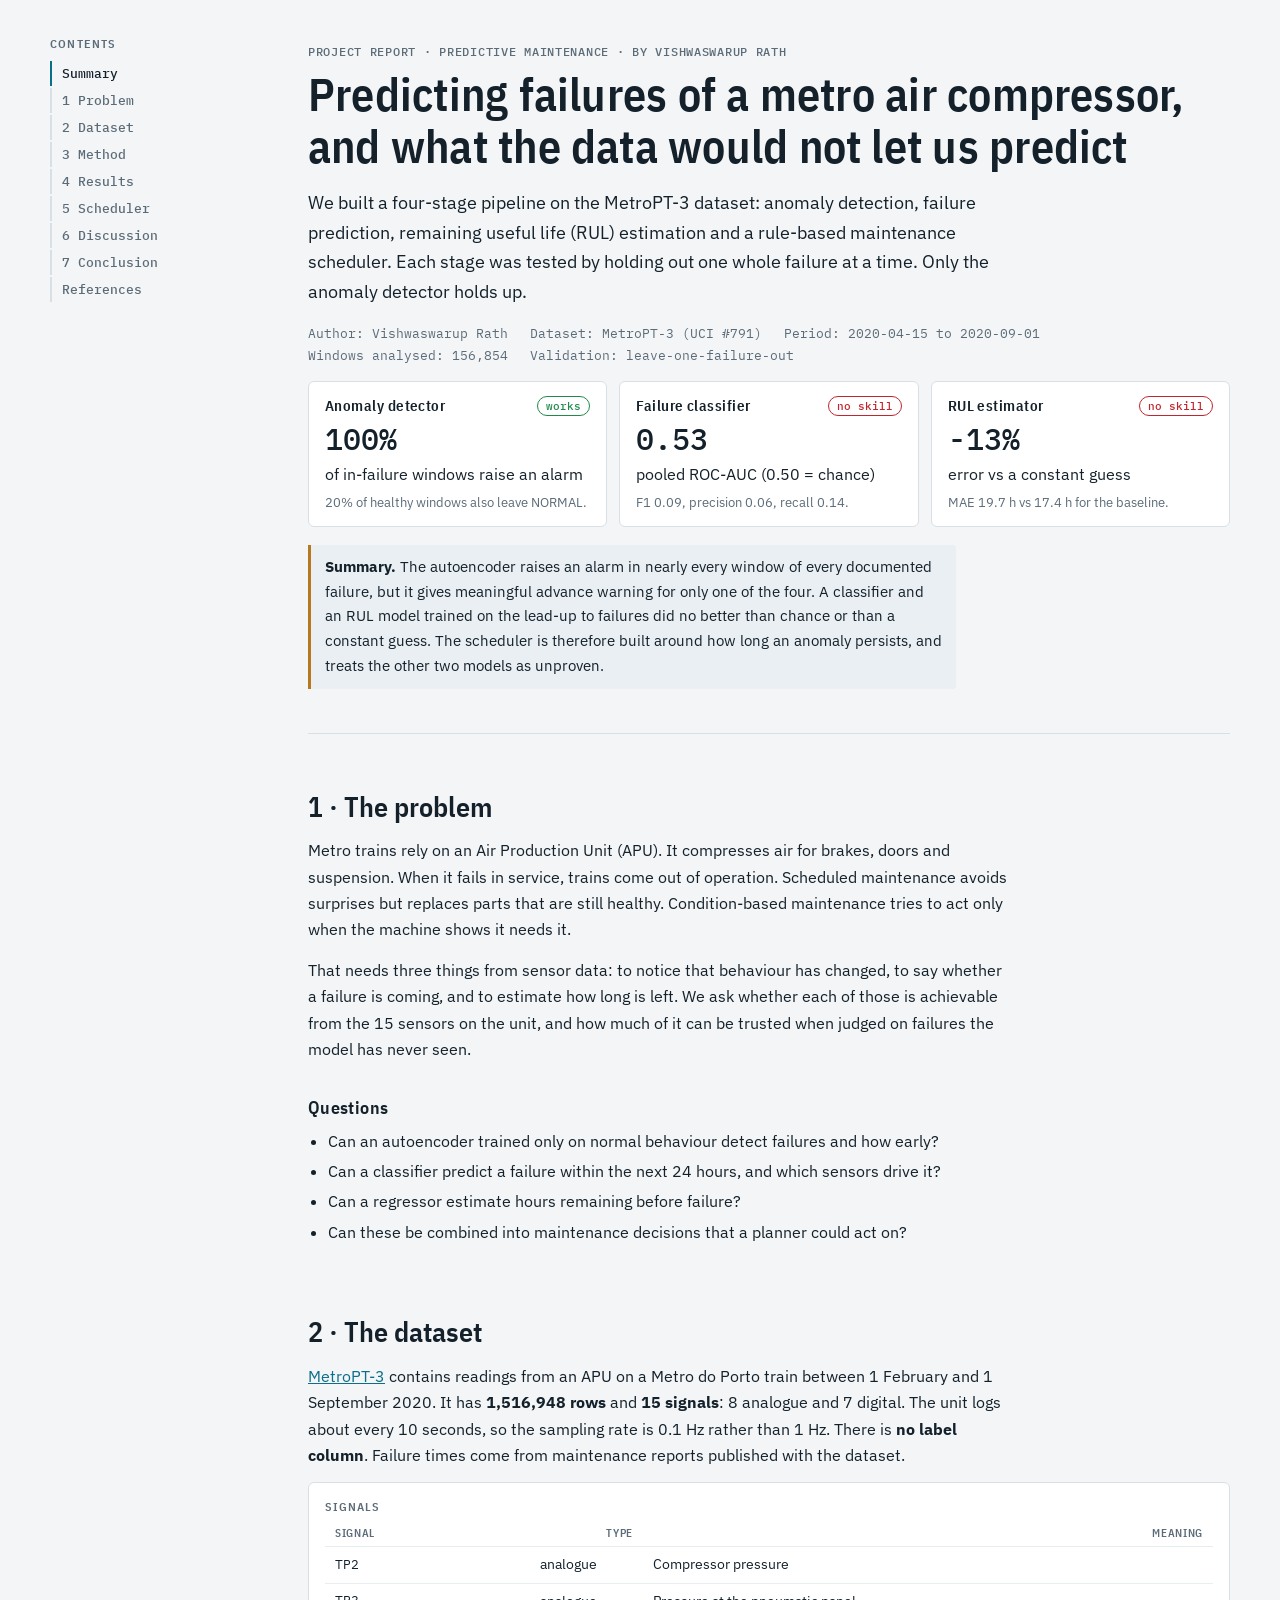
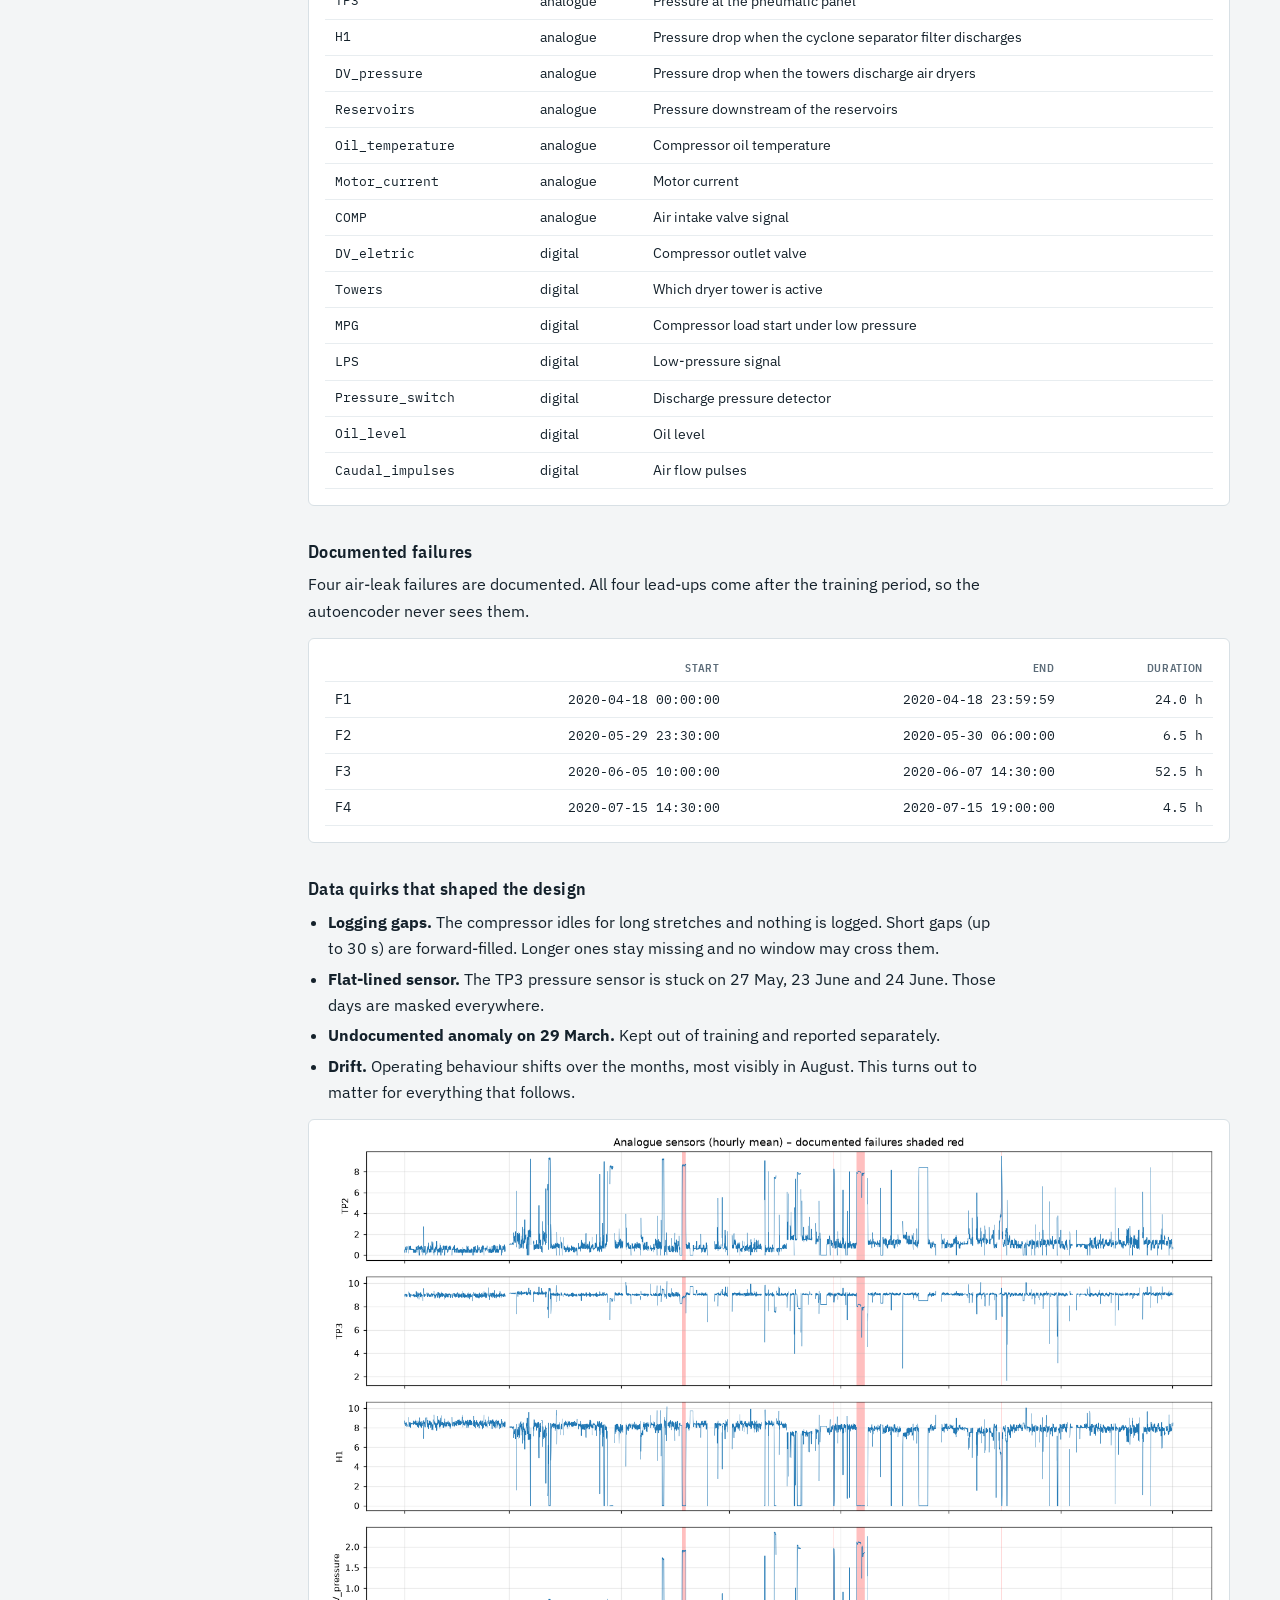
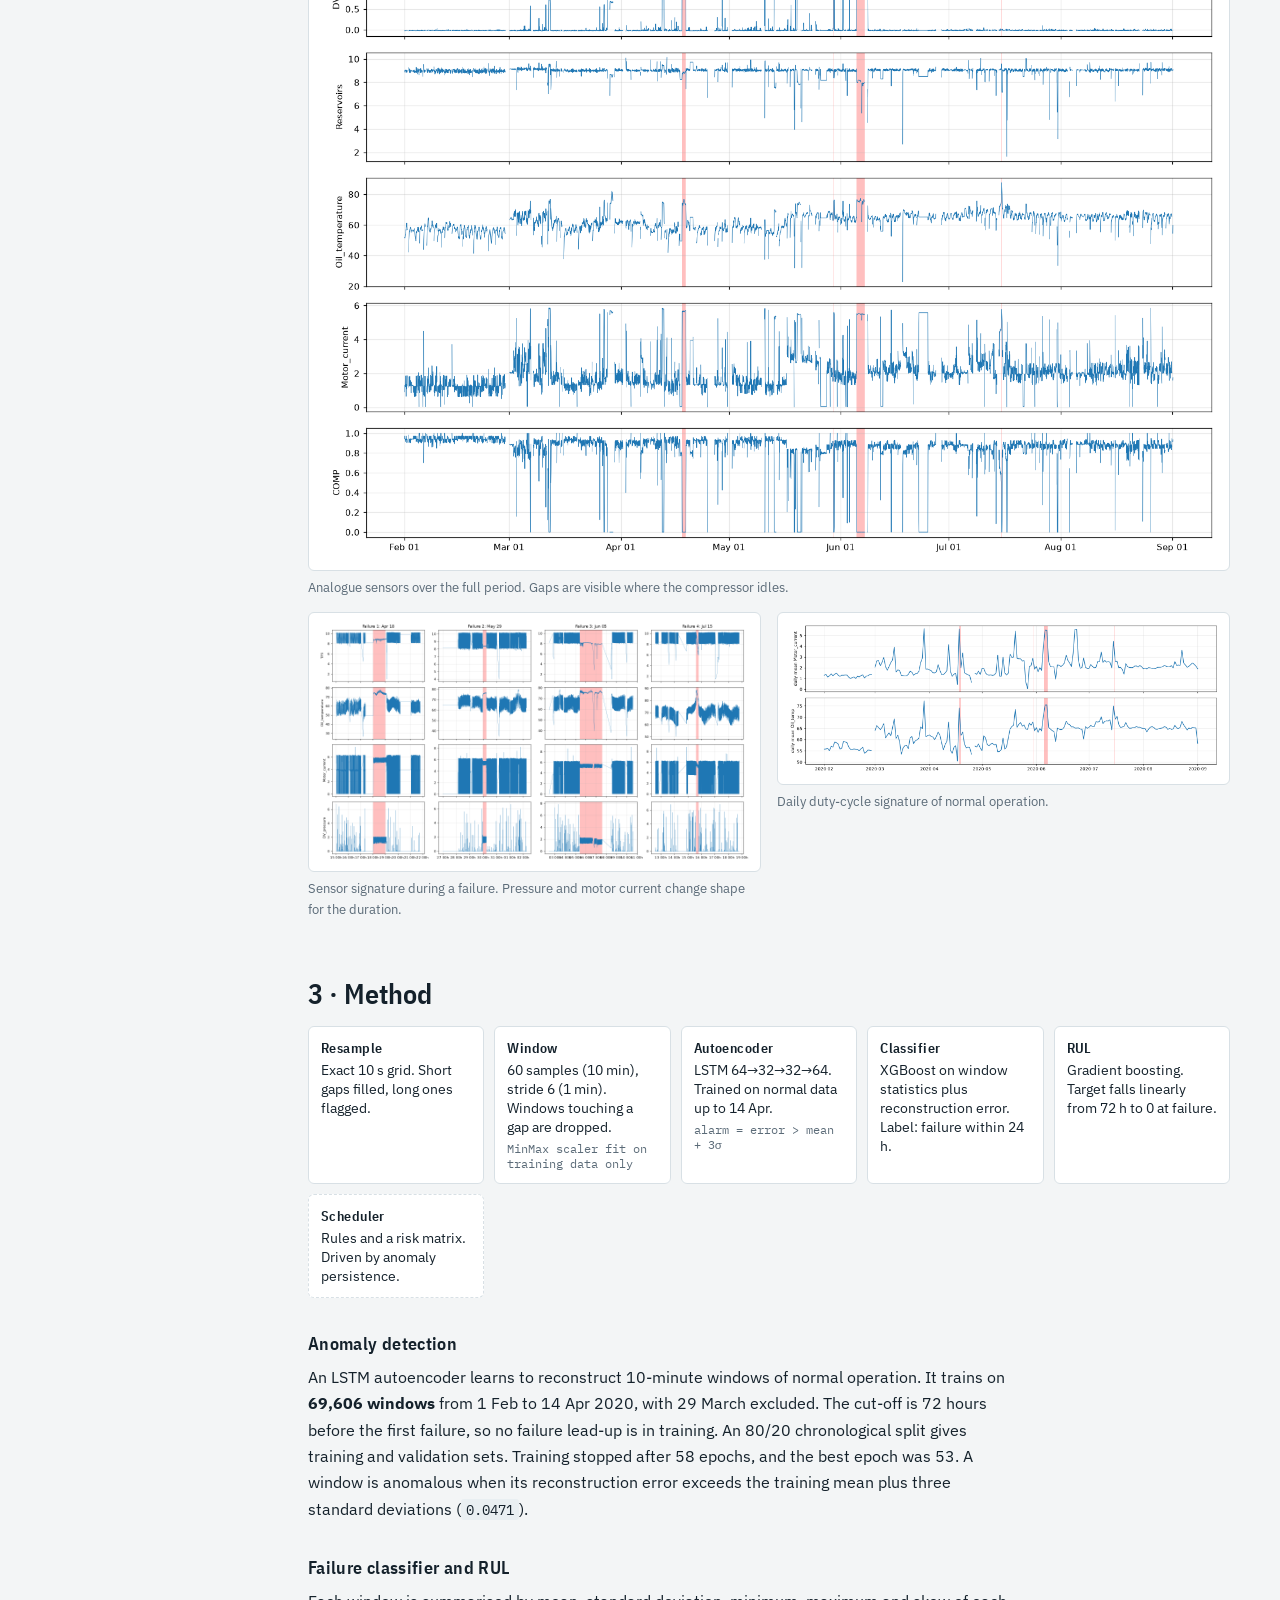
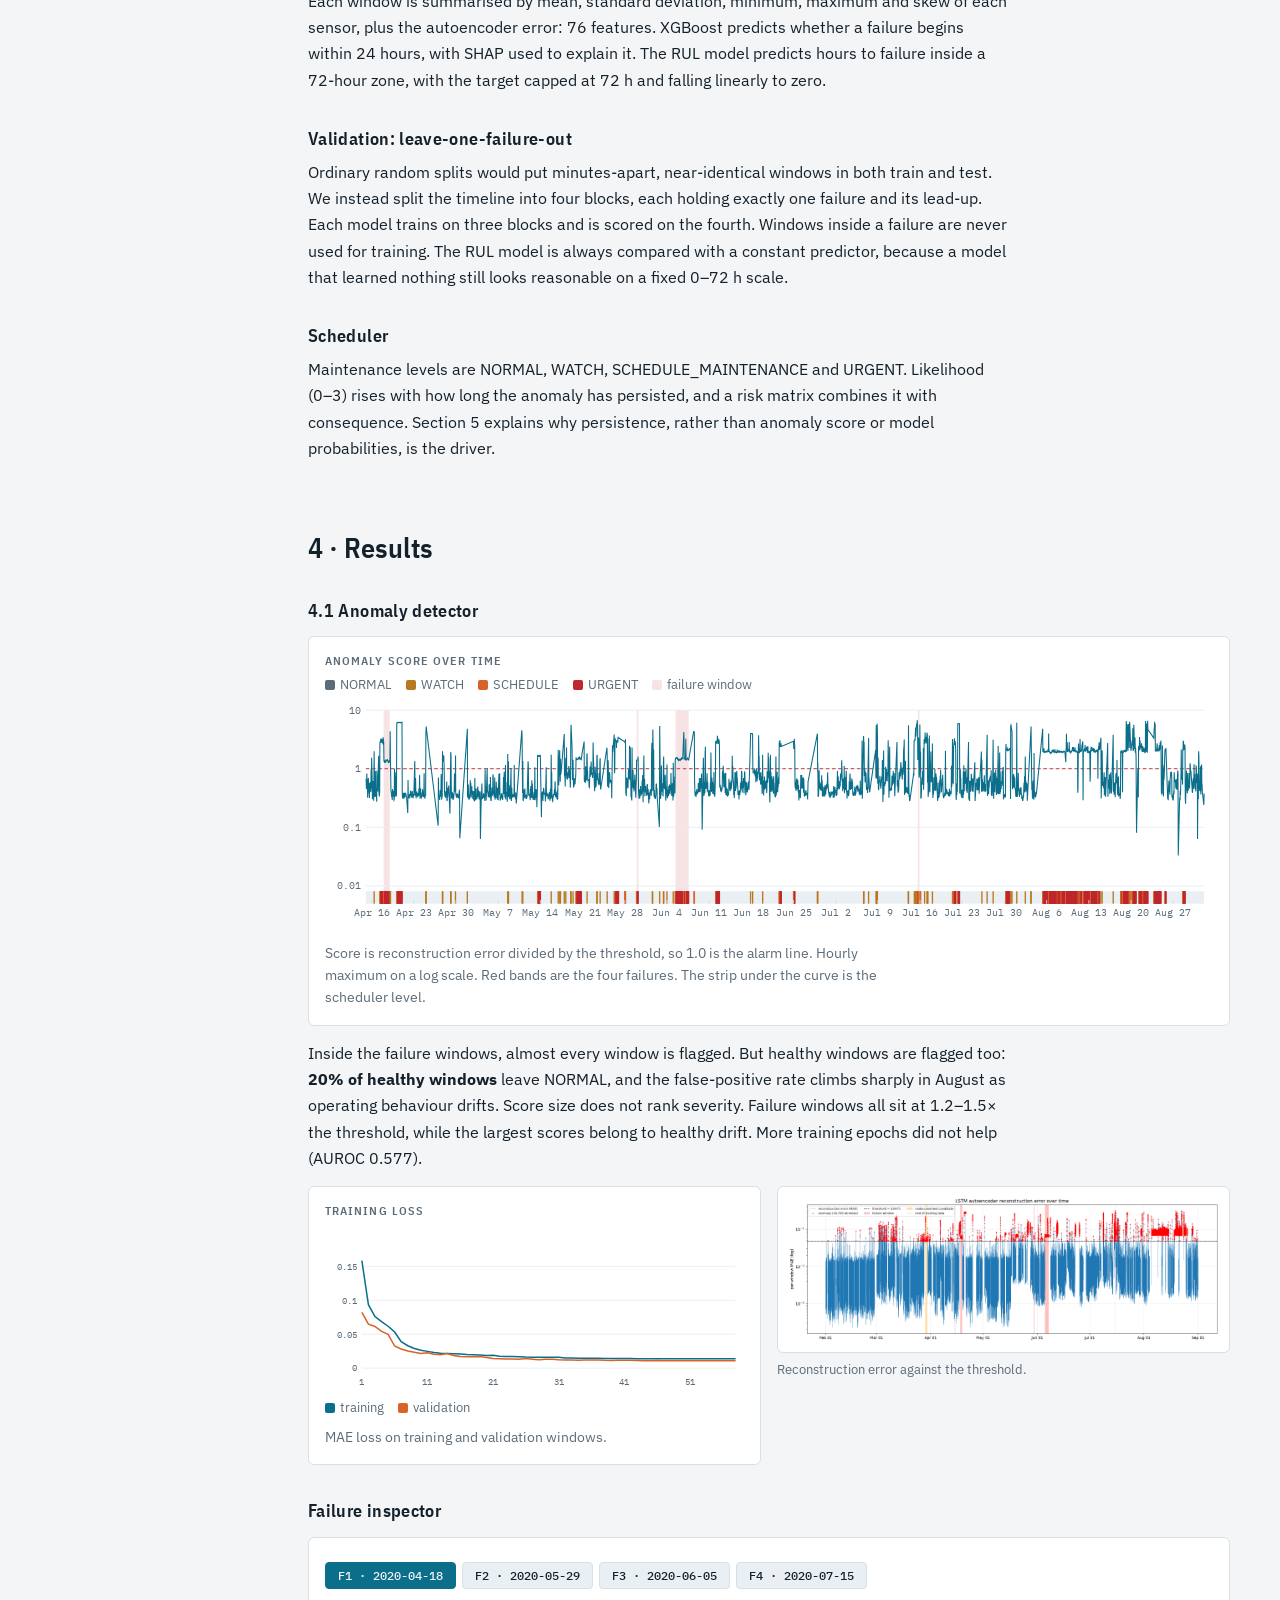
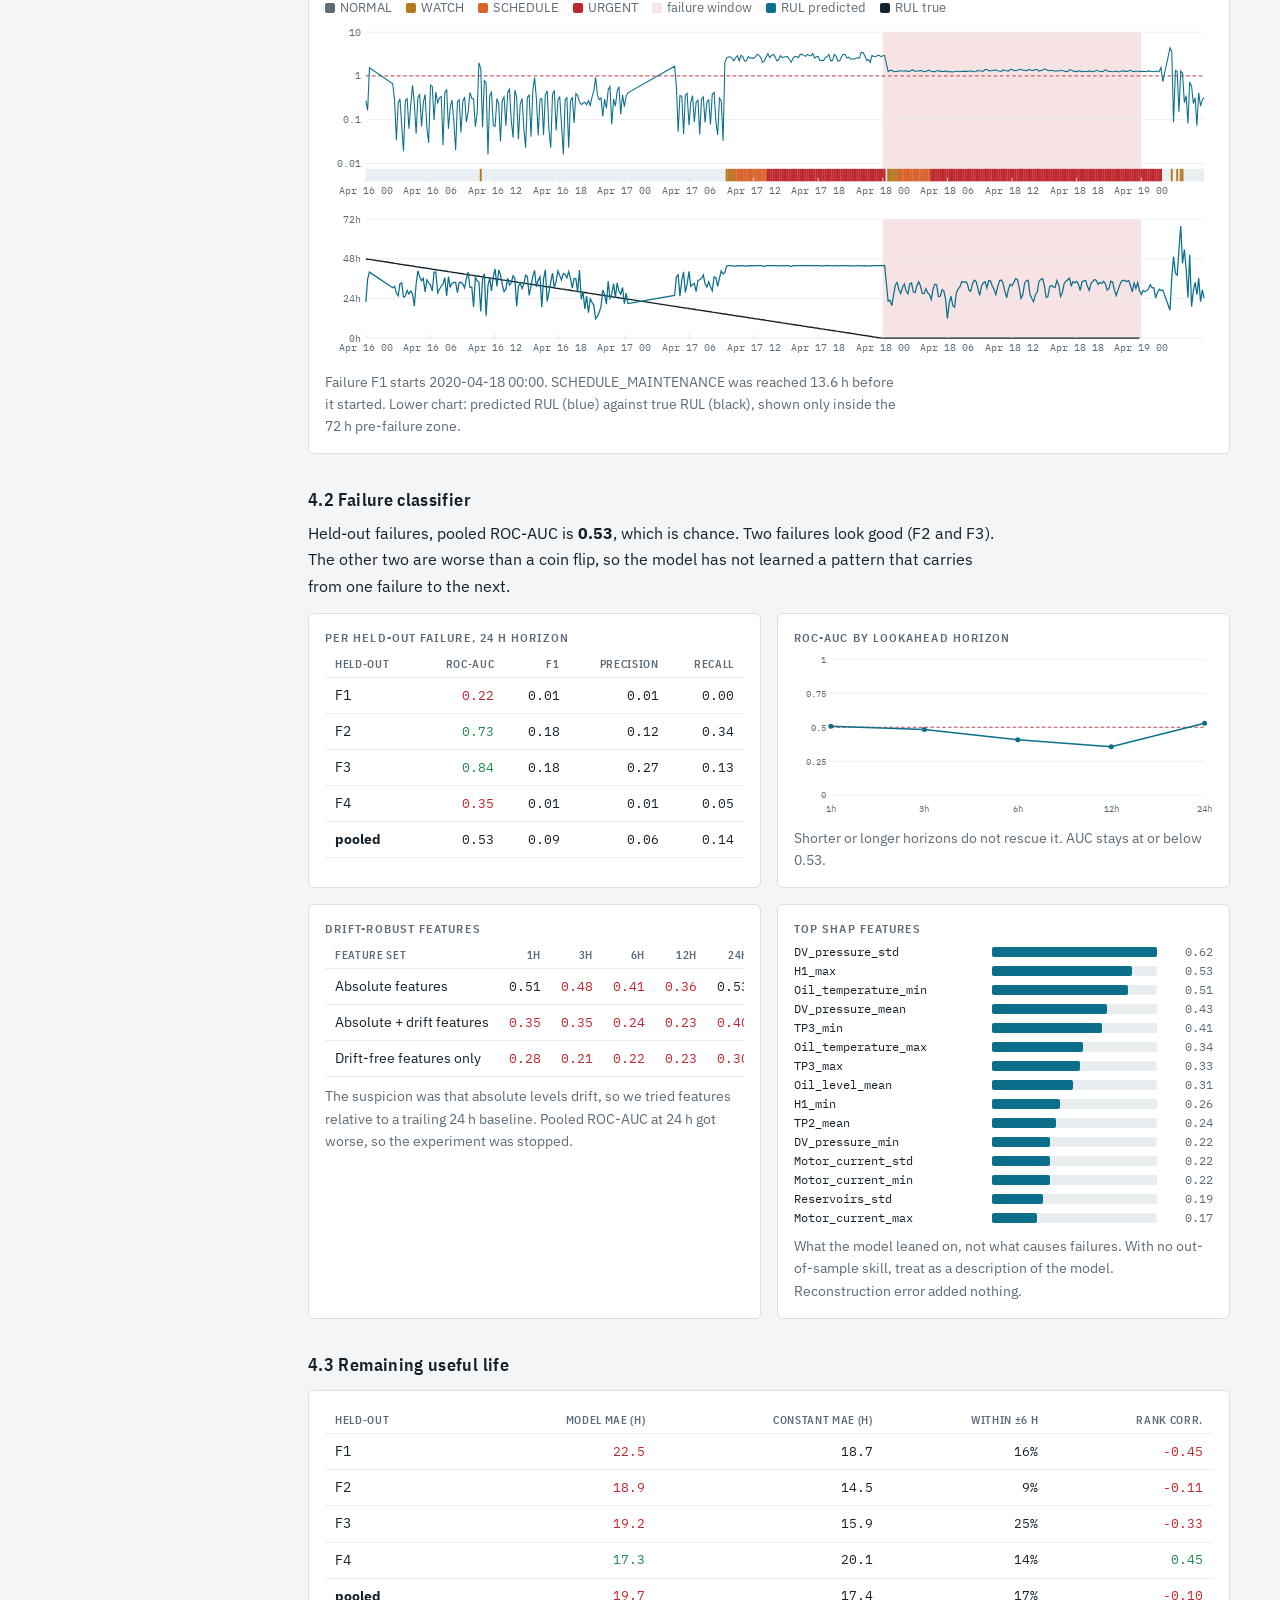
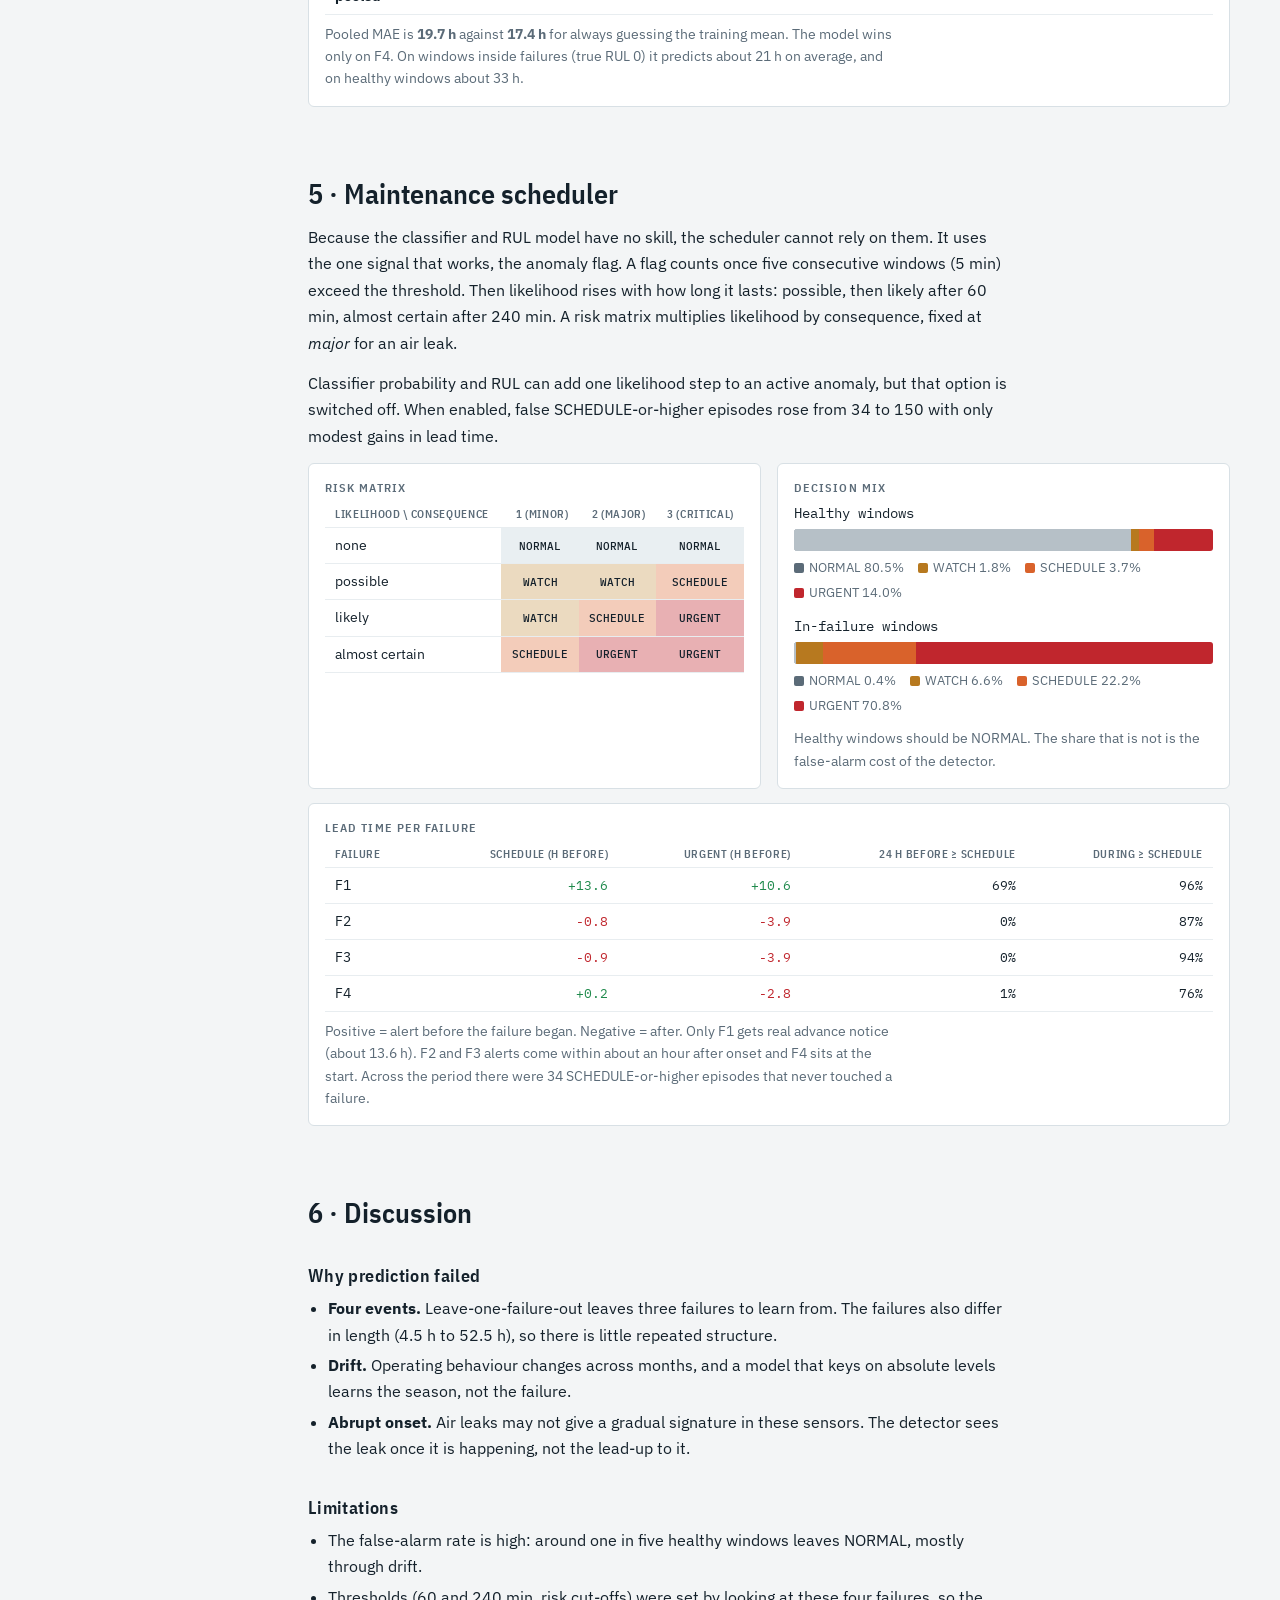
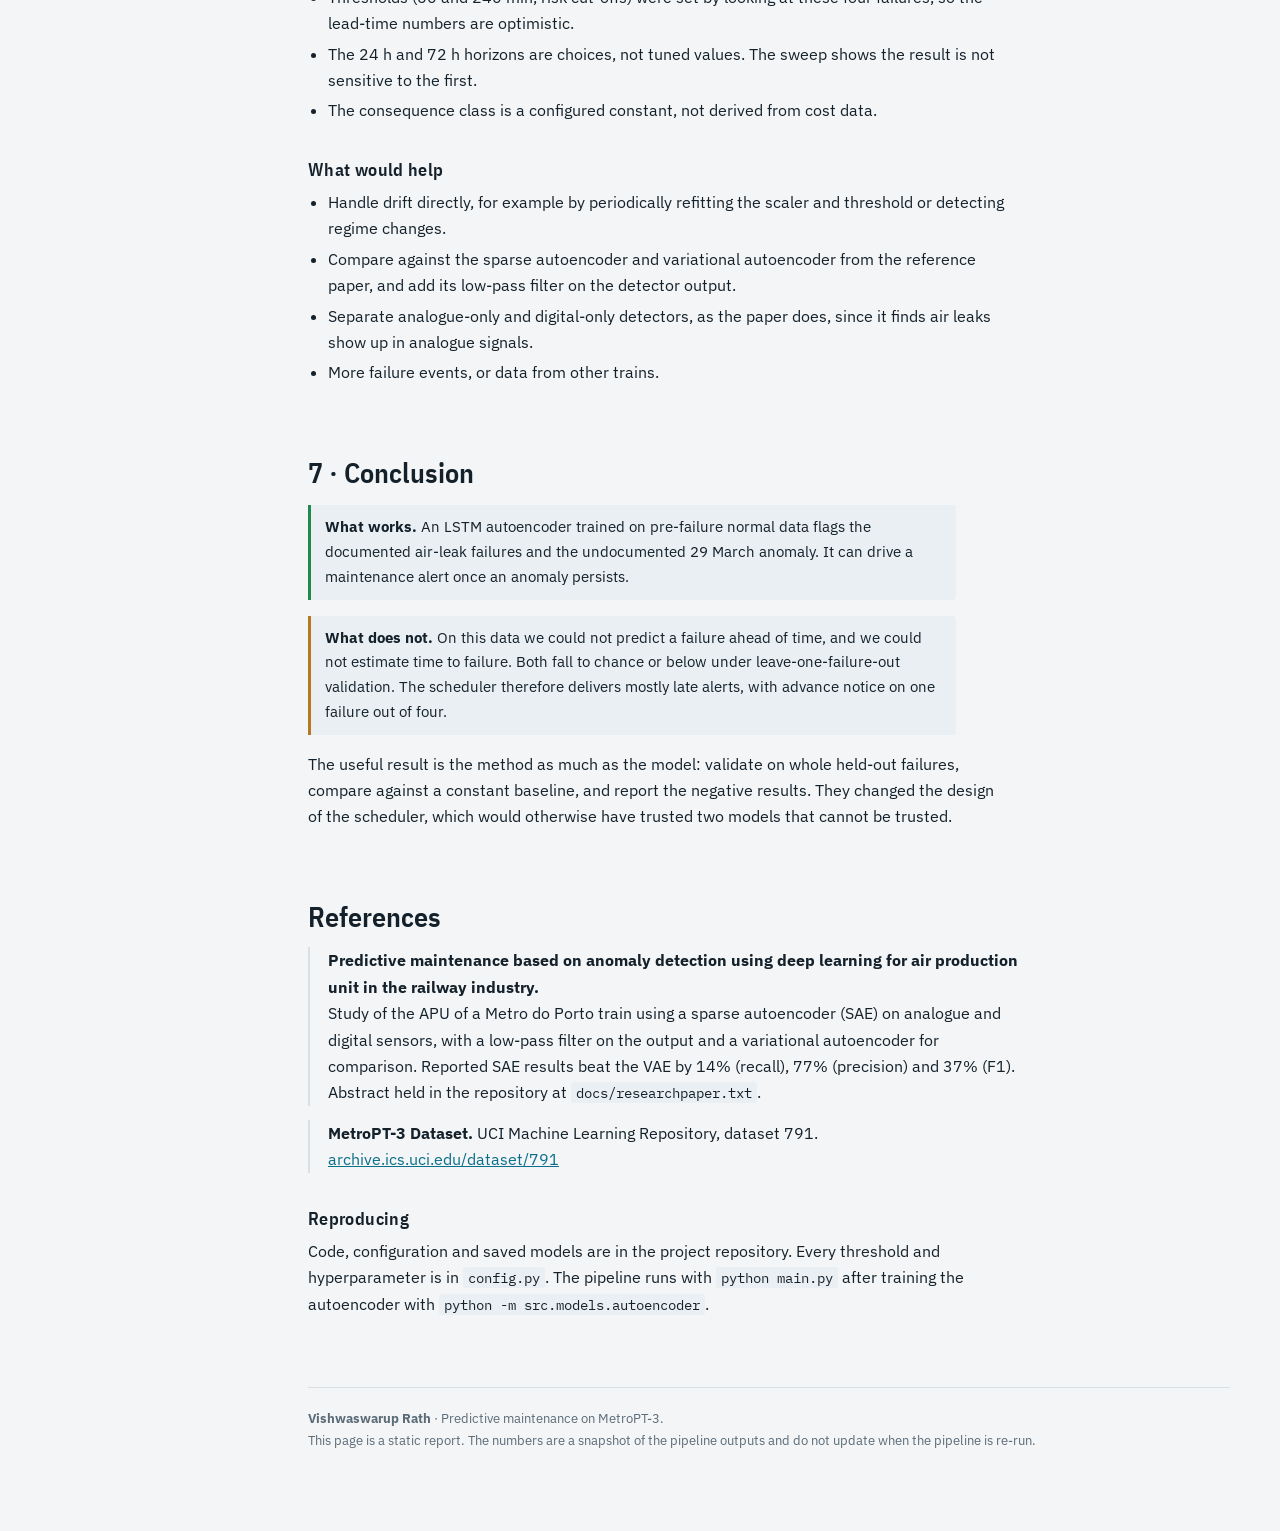
==== commit e1deadc2: "adding references" ====
--- a/predictive_maintenance/site/index.html
+++ b/predictive_maintenance/site/index.html
@@ -19,10 +19,10 @@
 <main>
 
 <div class="hero" id="summary">
- <div class="eyebrow">Project report · Predictive maintenance</div>
+ <div class="eyebrow">Project report · Predictive maintenance · By Vishwaswarup Rath</div>
  <h1>Predicting failures of a metro air compressor, and what the data would not let us predict</h1>
  <p class="lede">We built a four-stage pipeline on the MetroPT-3 dataset: anomaly detection, failure prediction, remaining useful life (RUL) estimation and a rule-based maintenance scheduler. Each stage was tested by holding out one whole failure at a time. Only the anomaly detector holds up.</p>
- <div class="meta"><span>Dataset: MetroPT-3 (UCI #791)</span><span>Period: <span id="m-range"></span></span><span>Windows analysed: <span id="m-n"></span></span><span>Validation: leave-one-failure-out</span></div>
+ <div class="meta"><span>Author: Vishwaswarup Rath</span><span>Dataset: MetroPT-3 (UCI #791)</span><span>Period: <span id="m-range"></span></span><span>Windows analysed: <span id="m-n"></span></span><span>Validation: leave-one-failure-out</span></div>
  <div class="verdicts" id="verdicts"></div>
  <div class="callout"><b>Summary.</b> The autoencoder raises an alarm in nearly every window of every documented failure, but it gives meaningful advance warning for only one of the four. A classifier and an RUL model trained on the lead-up to failures did no better than chance or than a constant guess. The scheduler is therefore built around how long an anomaly persists, and treats the other two models as unproven.</div>
 </div>
@@ -160,7 +160,7 @@
  <p class="ref"><b>MetroPT-3 Dataset.</b> UCI Machine Learning Repository, dataset 791. <a href="https://archive.ics.uci.edu/dataset/791/metropt+3+dataset" target="_blank" rel="noopener">archive.ics.uci.edu/dataset/791</a></p>
  <h3>Reproducing</h3>
  <p>Code, configuration and saved models are in the project repository. Every threshold and hyperparameter is in <span class="mono">config.py</span>. The pipeline runs with <span class="mono">python main.py</span> after training the autoencoder with <span class="mono">python -m src.models.autoencoder</span>.</p>
- <footer>This page is a static report. The numbers are a snapshot of the pipeline outputs and do not update when the pipeline is re-run.</footer>
+ <footer><b>Vishwaswarup Rath</b> · Predictive maintenance on MetroPT-3.<br>This page is a static report. The numbers are a snapshot of the pipeline outputs and do not update when the pipeline is re-run.</footer>
 </section>
 </main>
 </div>
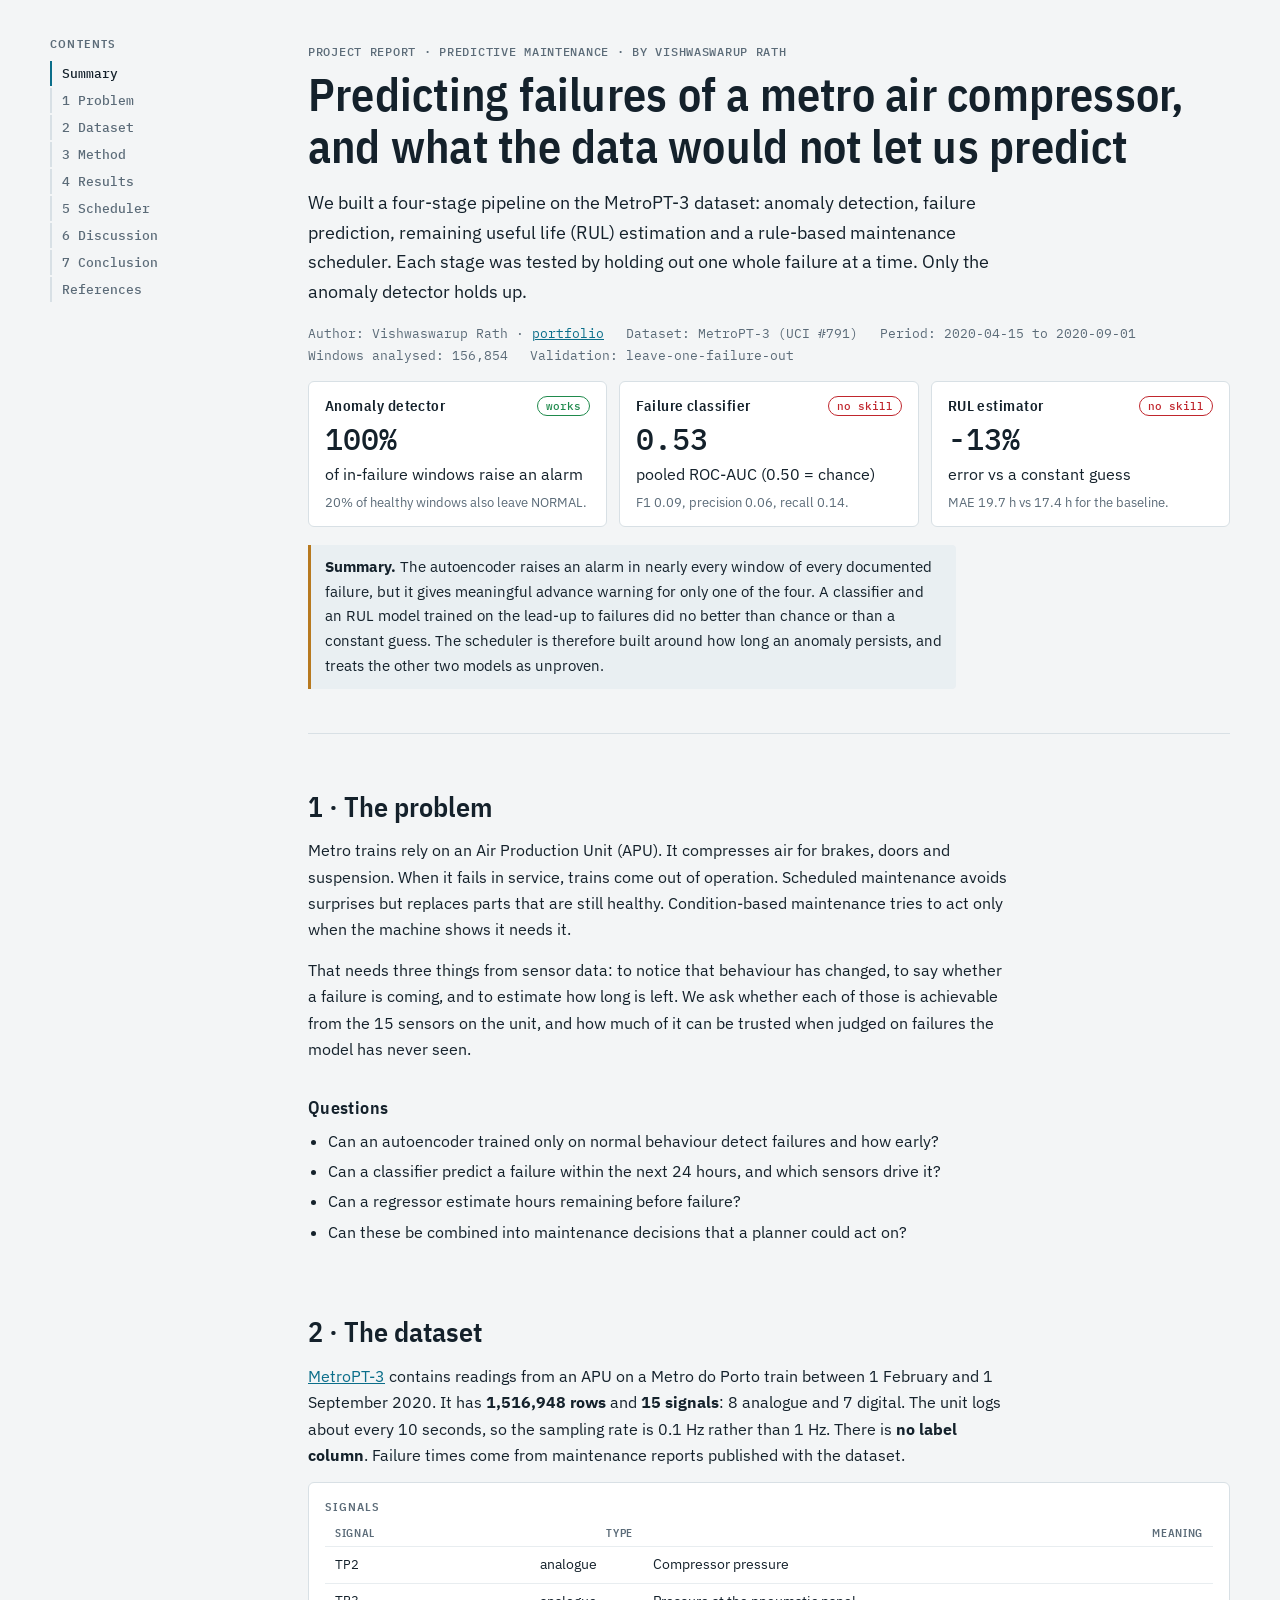
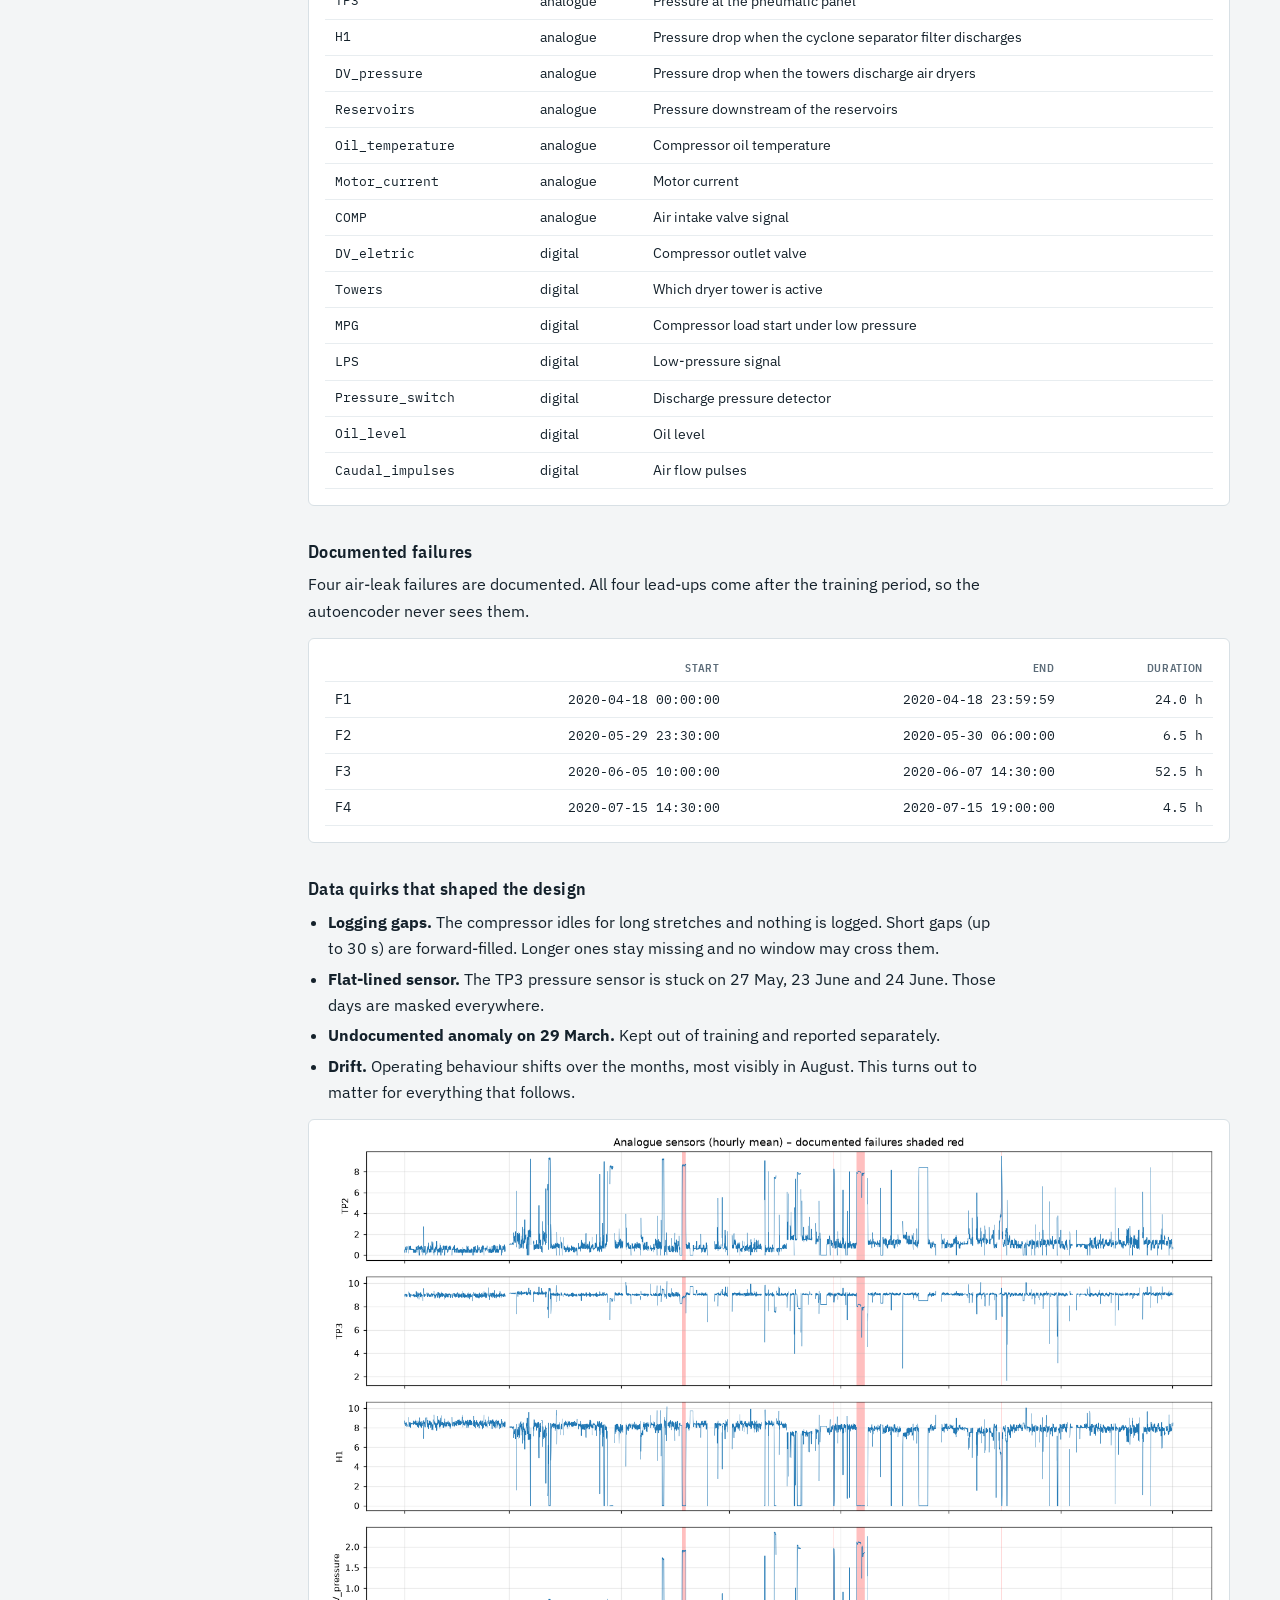
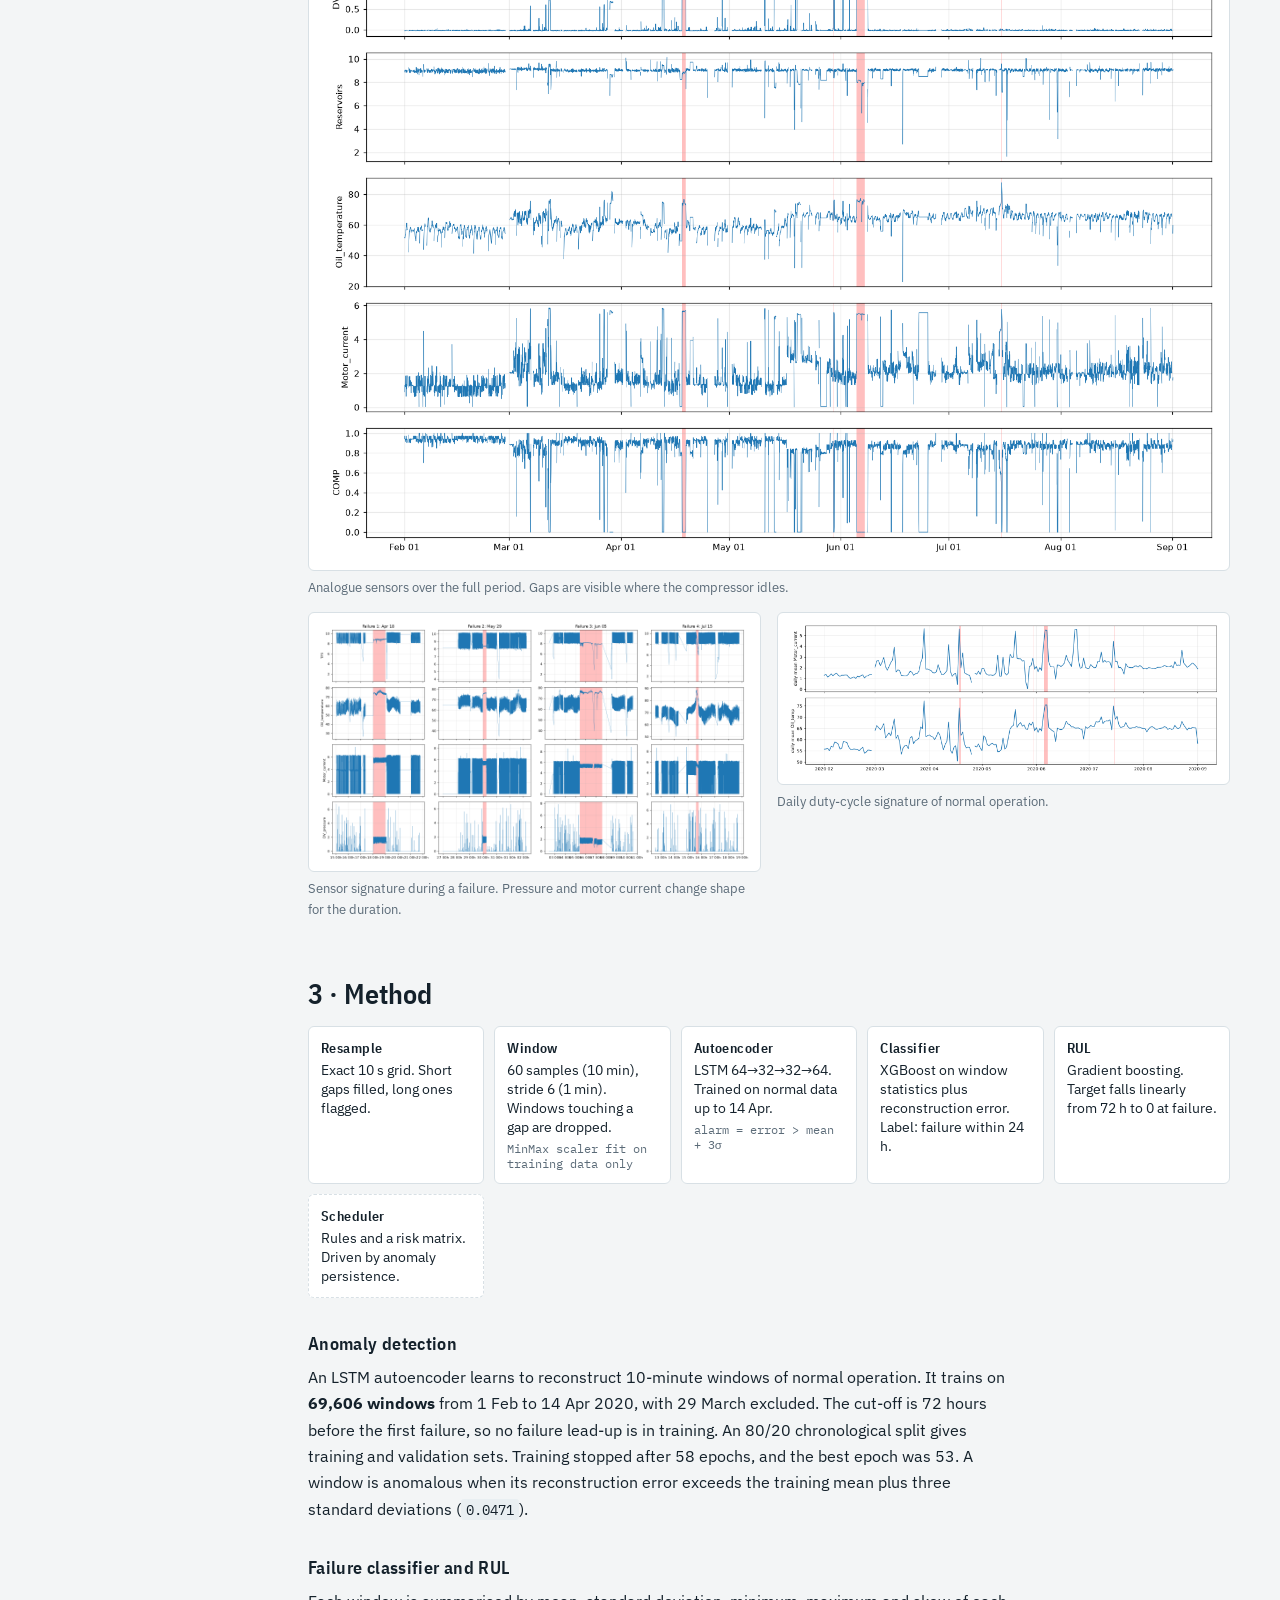
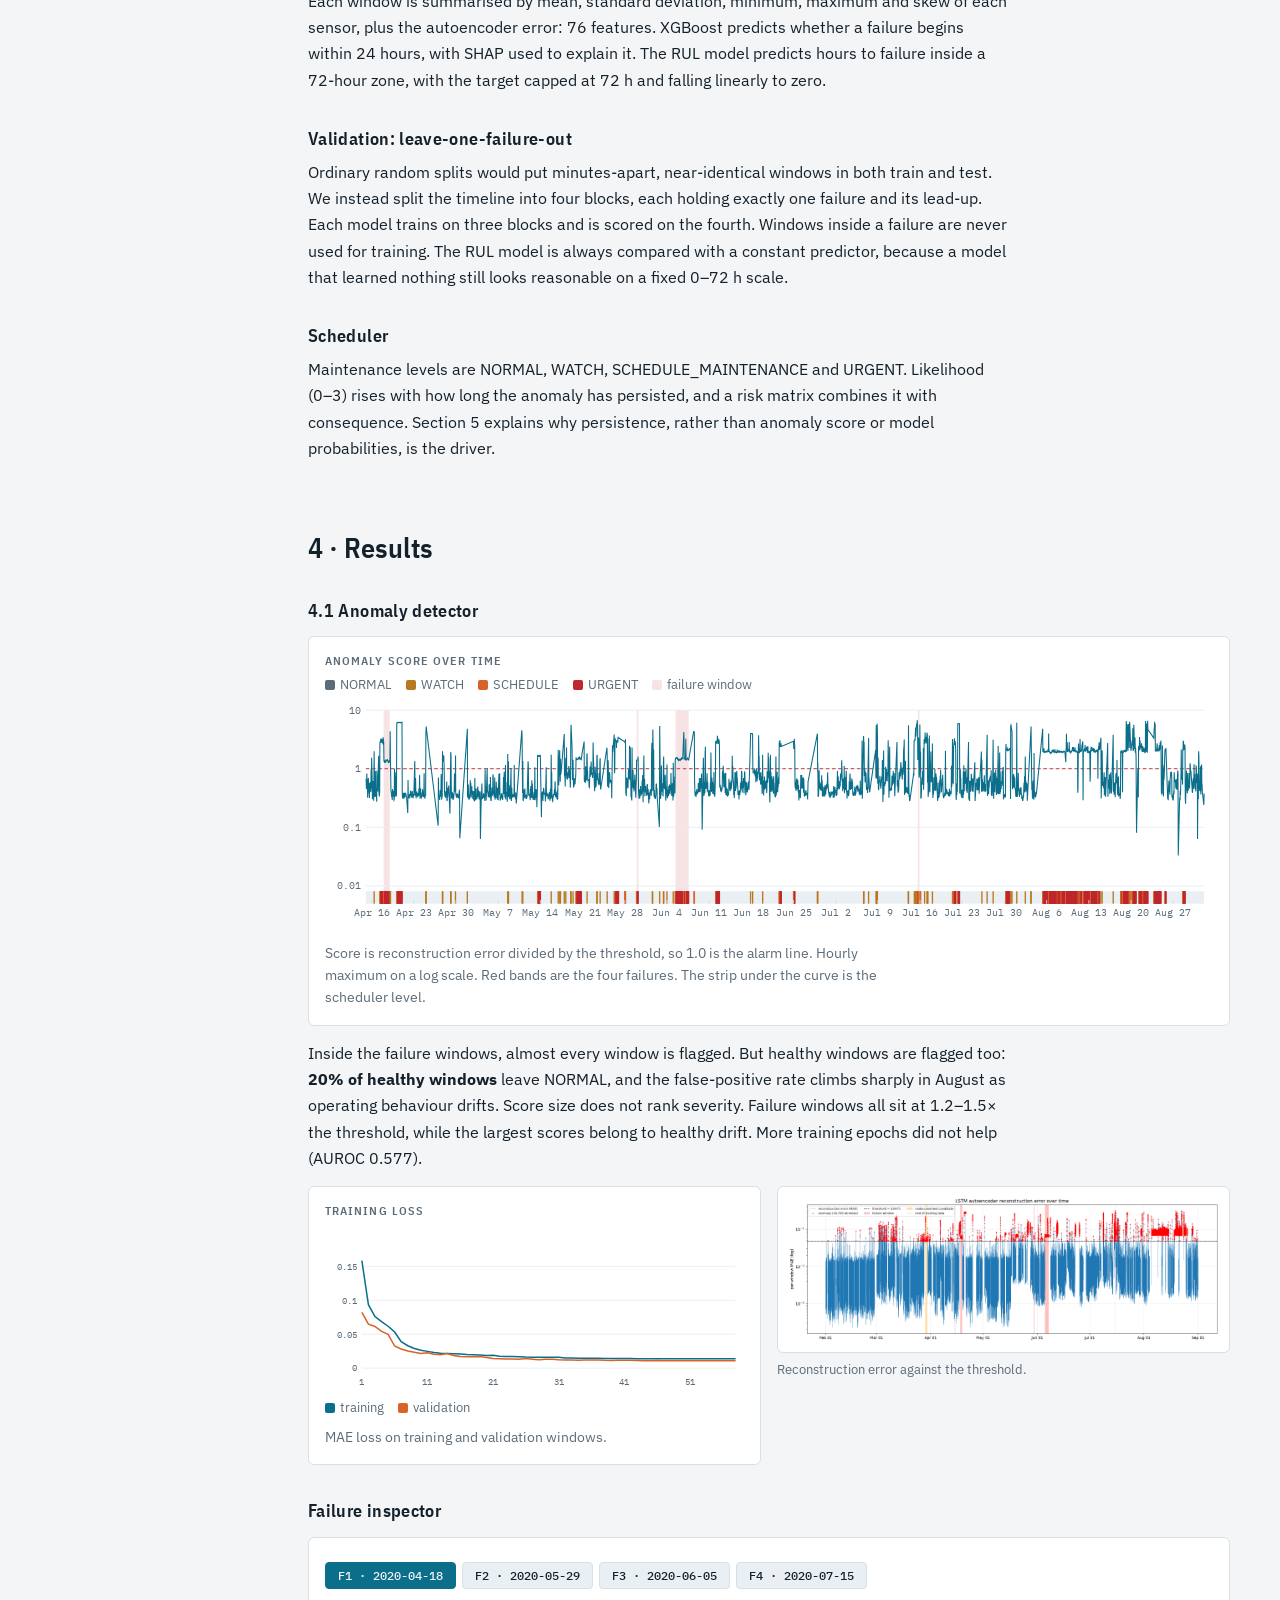
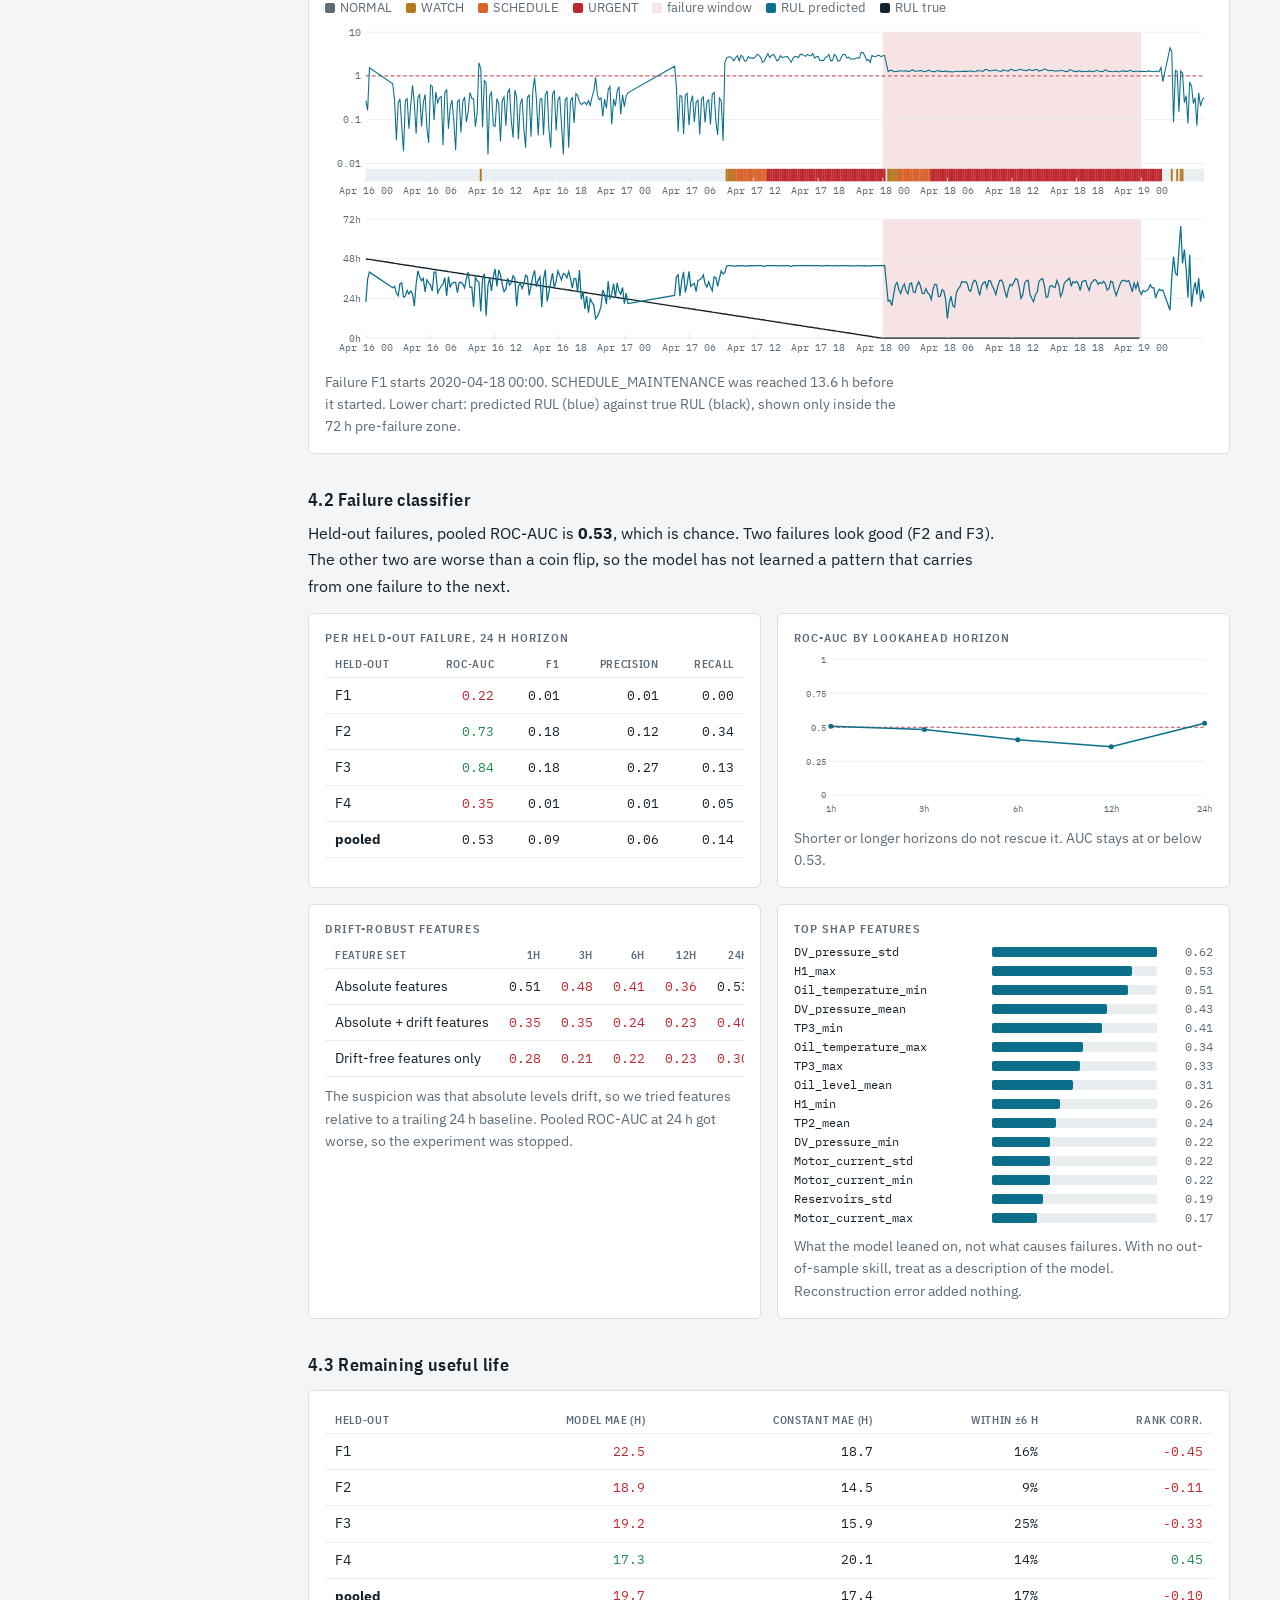
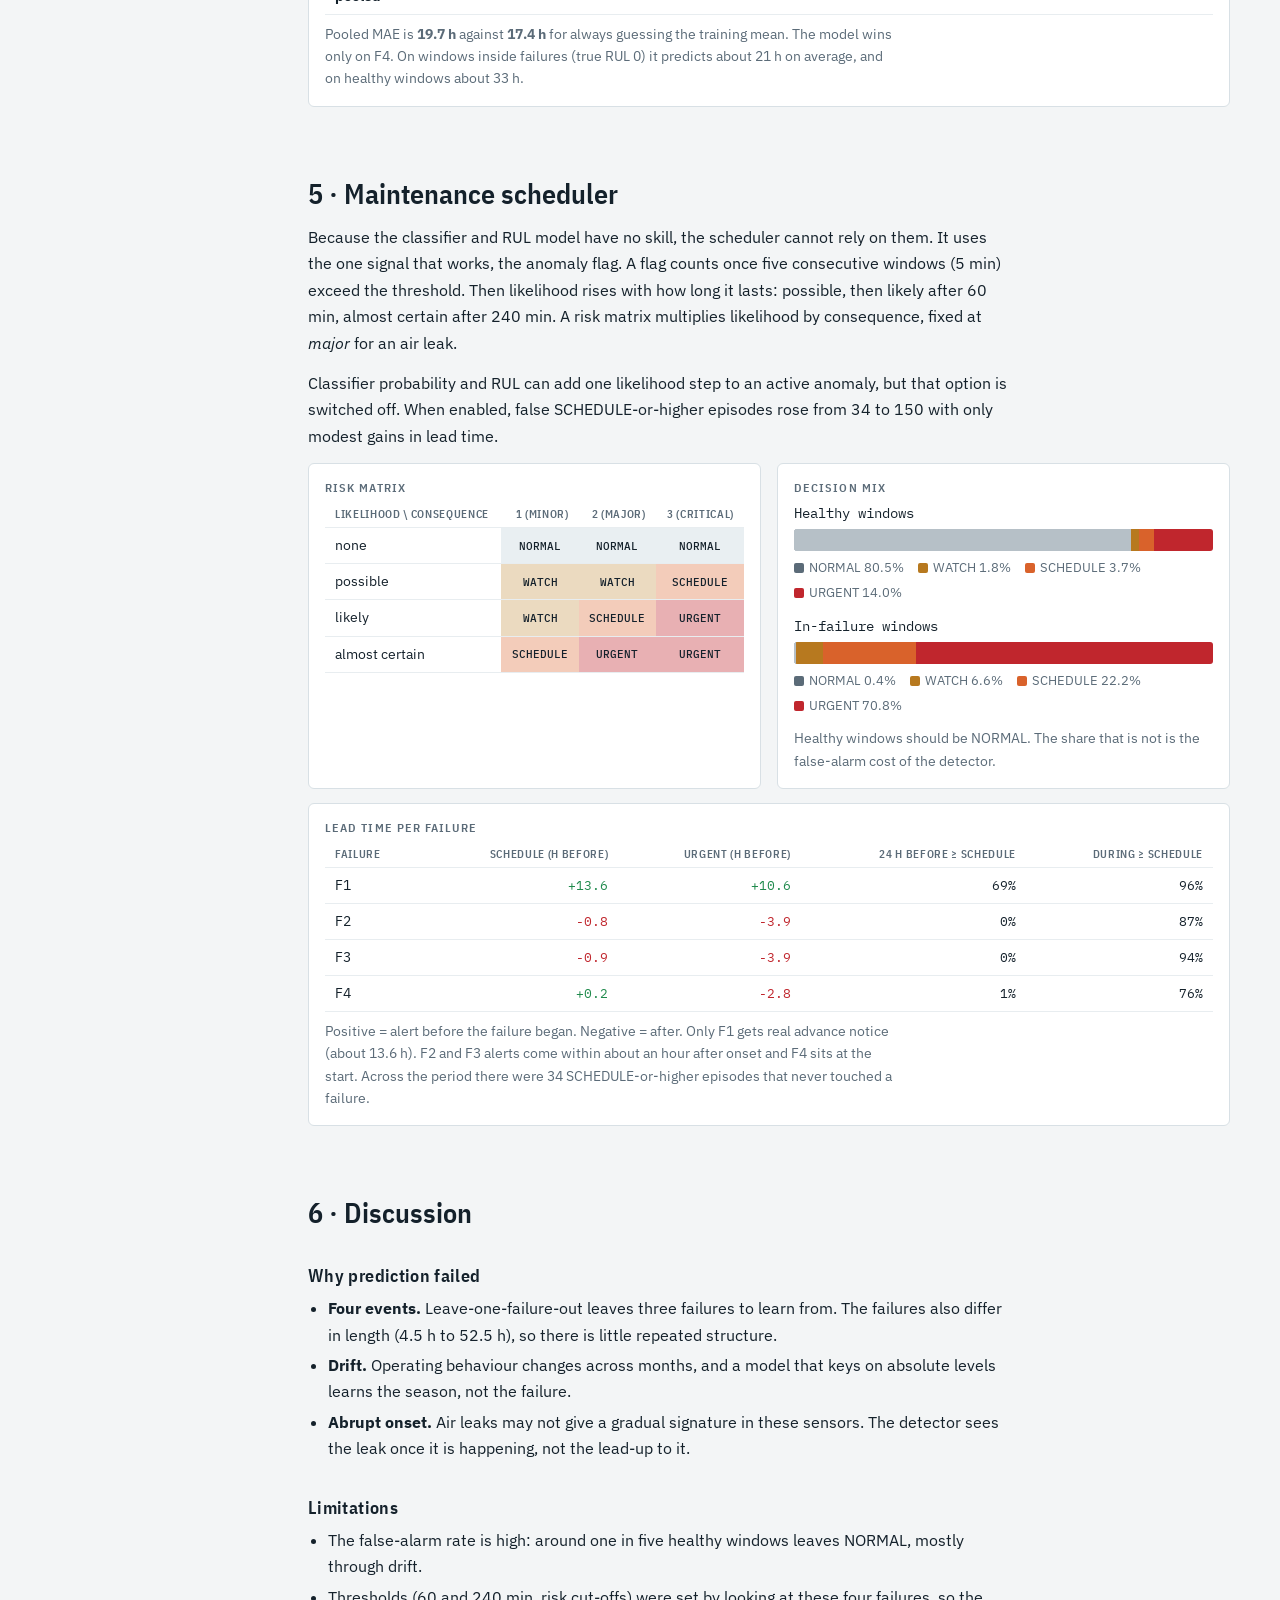
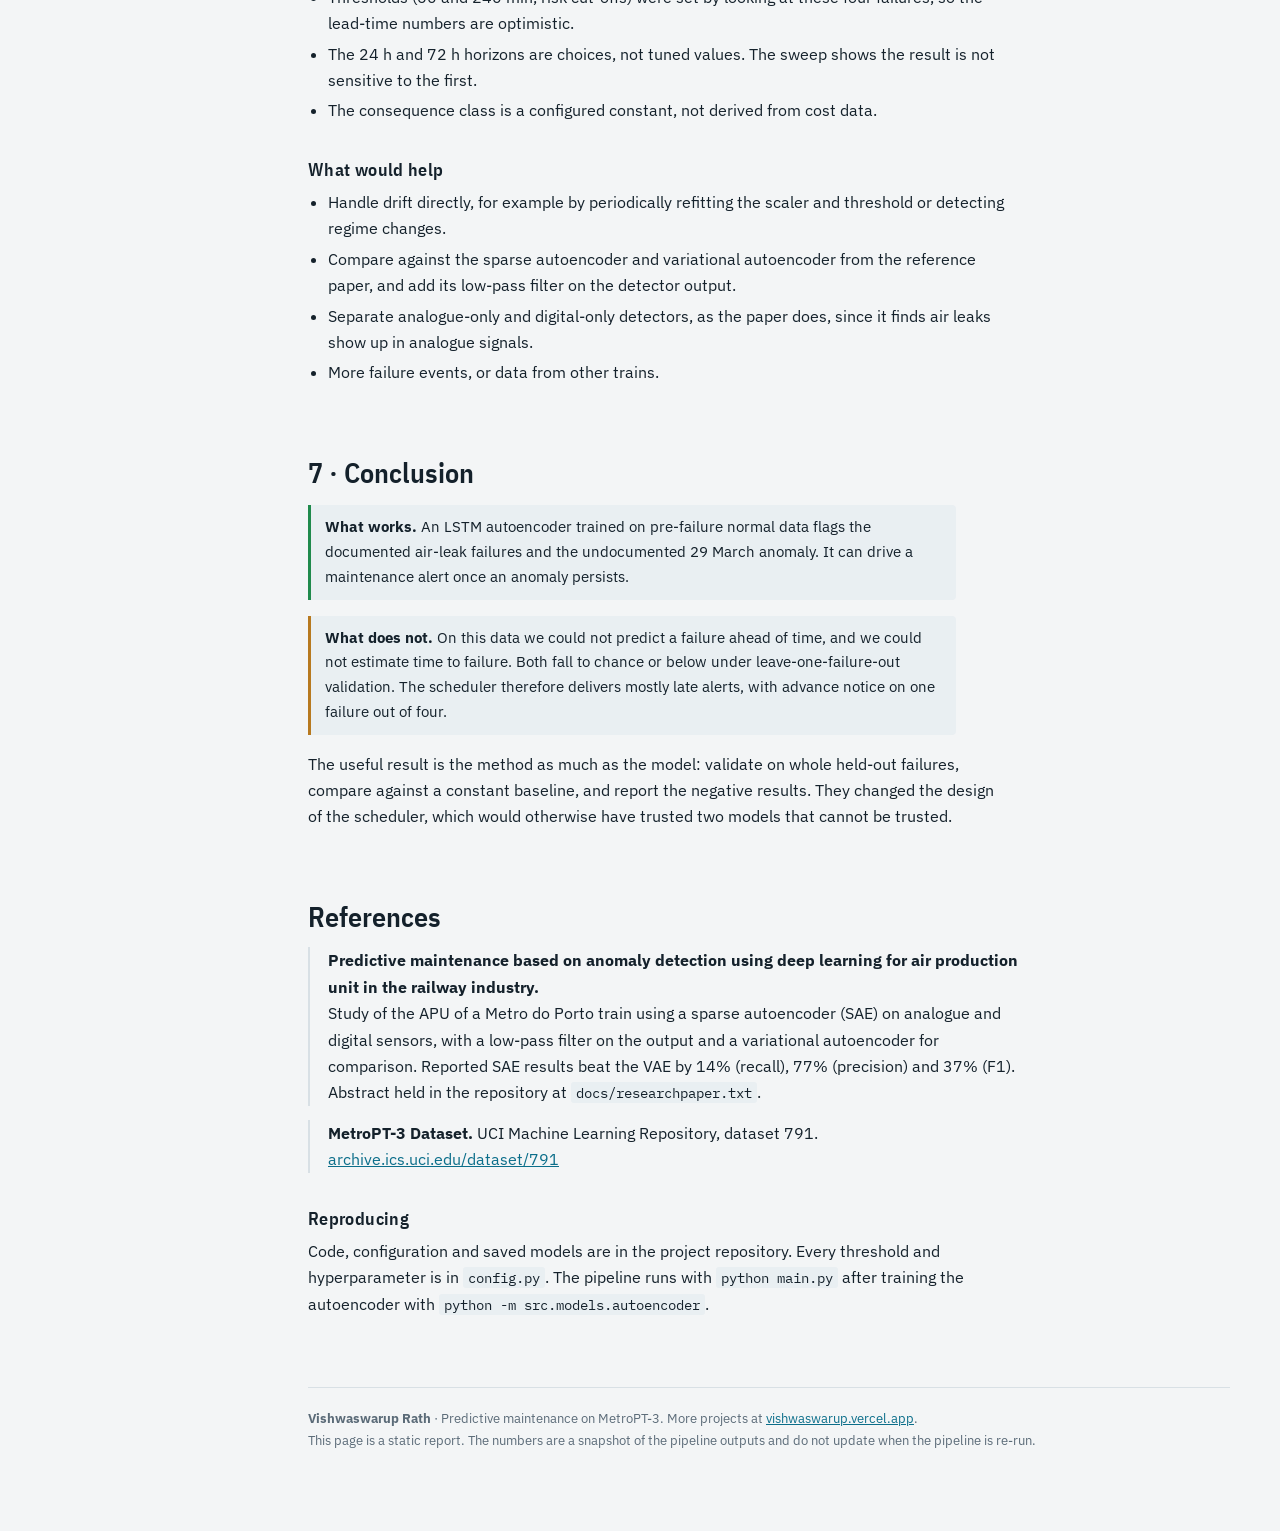
==== commit cac2baf3: "portfolio mentioned" ====
--- a/predictive_maintenance/site/index.html
+++ b/predictive_maintenance/site/index.html
@@ -22,7 +22,7 @@
  <div class="eyebrow">Project report · Predictive maintenance · By Vishwaswarup Rath</div>
  <h1>Predicting failures of a metro air compressor, and what the data would not let us predict</h1>
  <p class="lede">We built a four-stage pipeline on the MetroPT-3 dataset: anomaly detection, failure prediction, remaining useful life (RUL) estimation and a rule-based maintenance scheduler. Each stage was tested by holding out one whole failure at a time. Only the anomaly detector holds up.</p>
- <div class="meta"><span>Author: Vishwaswarup Rath</span><span>Dataset: MetroPT-3 (UCI #791)</span><span>Period: <span id="m-range"></span></span><span>Windows analysed: <span id="m-n"></span></span><span>Validation: leave-one-failure-out</span></div>
+ <div class="meta"><span>Author: Vishwaswarup Rath · <a href="https://vishwaswarup.vercel.app/" target="_blank" rel="noopener">portfolio</a></span><span>Dataset: MetroPT-3 (UCI #791)</span><span>Period: <span id="m-range"></span></span><span>Windows analysed: <span id="m-n"></span></span><span>Validation: leave-one-failure-out</span></div>
  <div class="verdicts" id="verdicts"></div>
  <div class="callout"><b>Summary.</b> The autoencoder raises an alarm in nearly every window of every documented failure, but it gives meaningful advance warning for only one of the four. A classifier and an RUL model trained on the lead-up to failures did no better than chance or than a constant guess. The scheduler is therefore built around how long an anomaly persists, and treats the other two models as unproven.</div>
 </div>
@@ -160,7 +160,7 @@
  <p class="ref"><b>MetroPT-3 Dataset.</b> UCI Machine Learning Repository, dataset 791. <a href="https://archive.ics.uci.edu/dataset/791/metropt+3+dataset" target="_blank" rel="noopener">archive.ics.uci.edu/dataset/791</a></p>
  <h3>Reproducing</h3>
  <p>Code, configuration and saved models are in the project repository. Every threshold and hyperparameter is in <span class="mono">config.py</span>. The pipeline runs with <span class="mono">python main.py</span> after training the autoencoder with <span class="mono">python -m src.models.autoencoder</span>.</p>
- <footer><b>Vishwaswarup Rath</b> · Predictive maintenance on MetroPT-3.<br>This page is a static report. The numbers are a snapshot of the pipeline outputs and do not update when the pipeline is re-run.</footer>
+ <footer><b>Vishwaswarup Rath</b> · Predictive maintenance on MetroPT-3. More projects at <a href="https://vishwaswarup.vercel.app/" target="_blank" rel="noopener">vishwaswarup.vercel.app</a>.<br>This page is a static report. The numbers are a snapshot of the pipeline outputs and do not update when the pipeline is re-run.</footer>
 </section>
 </main>
 </div>
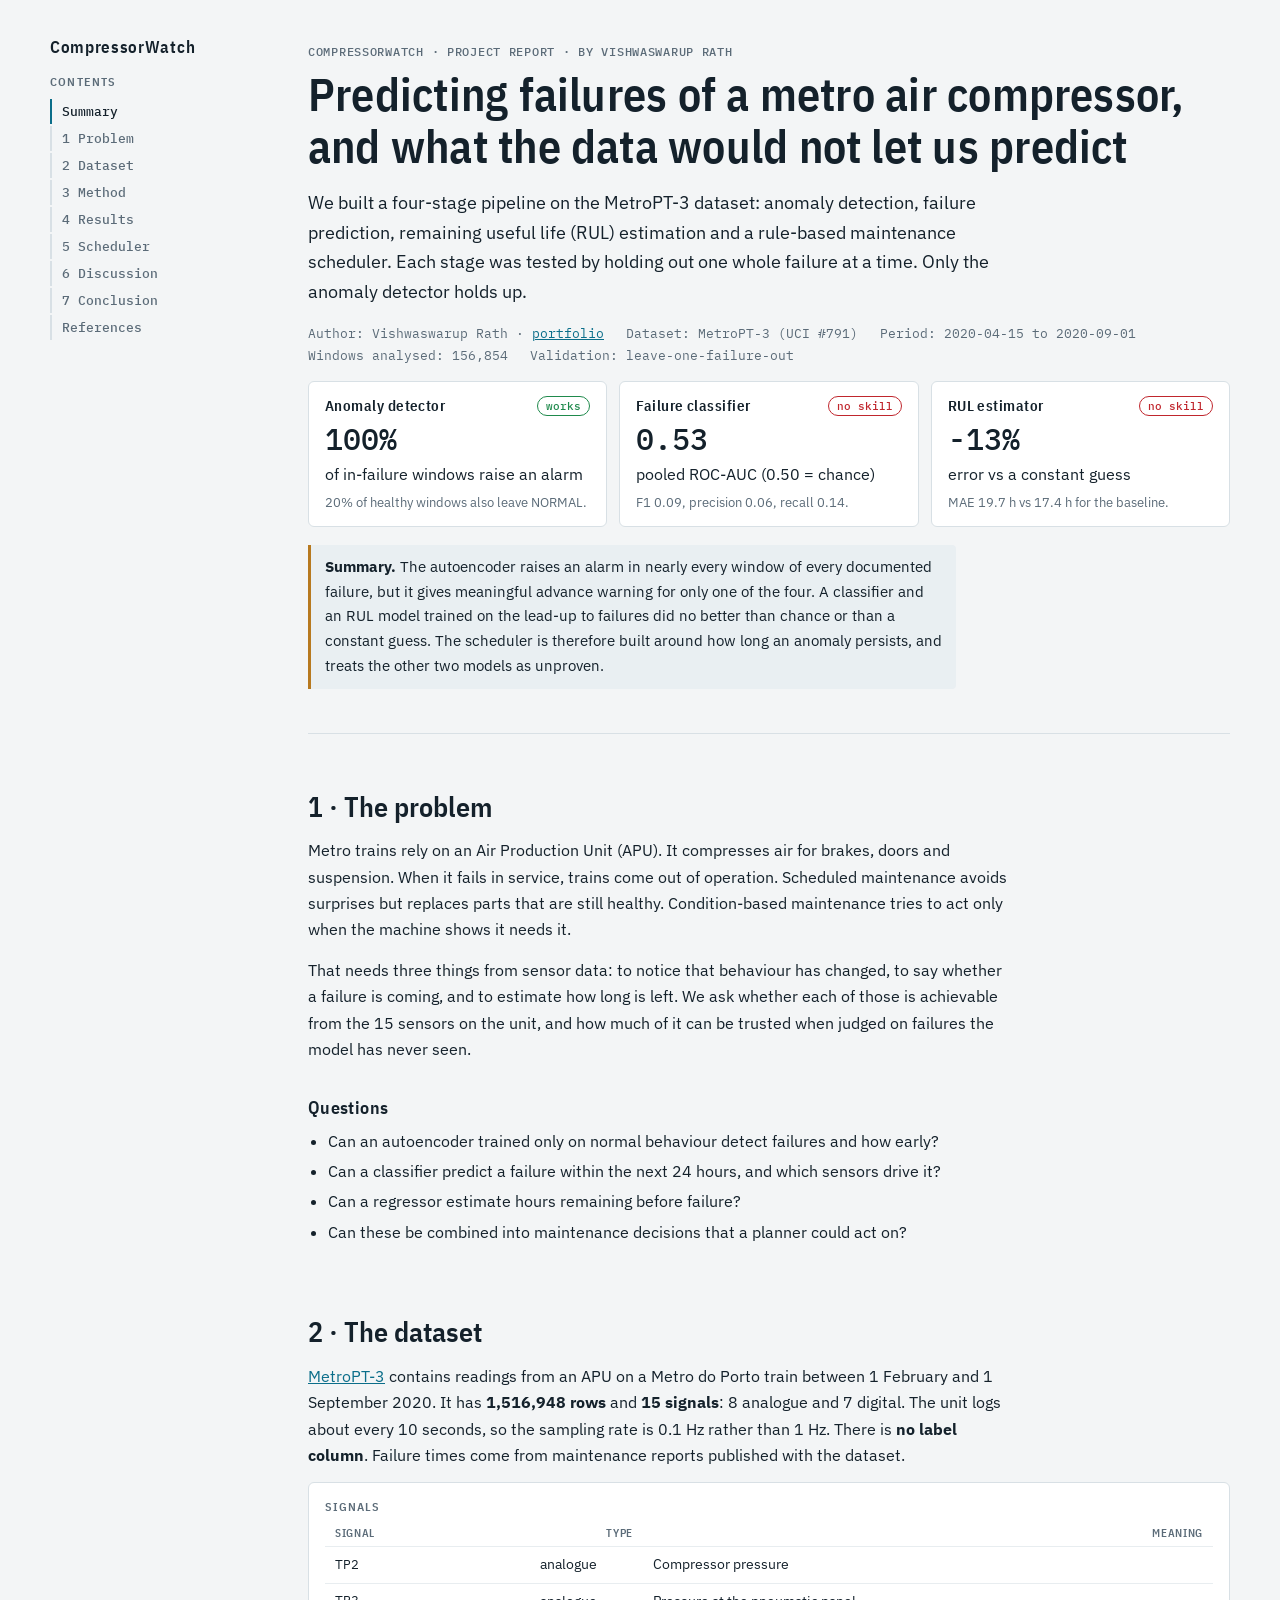
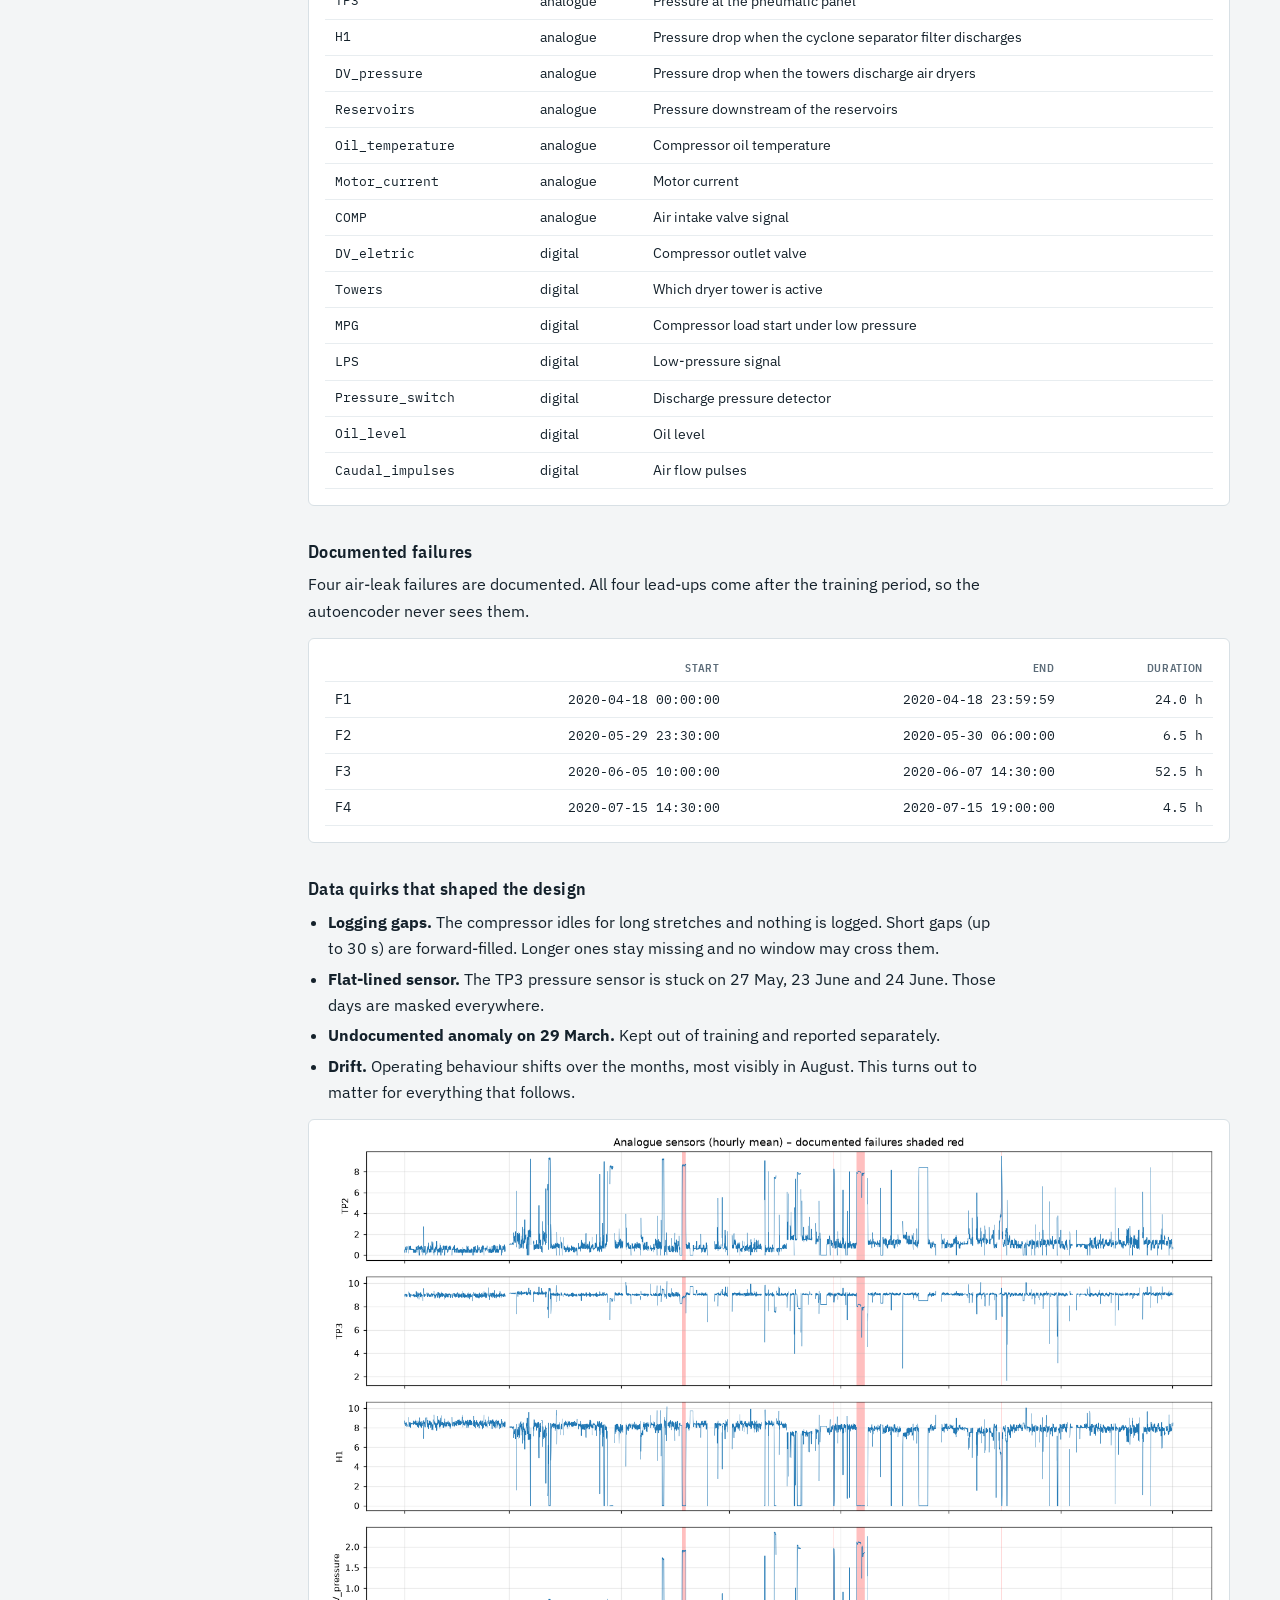
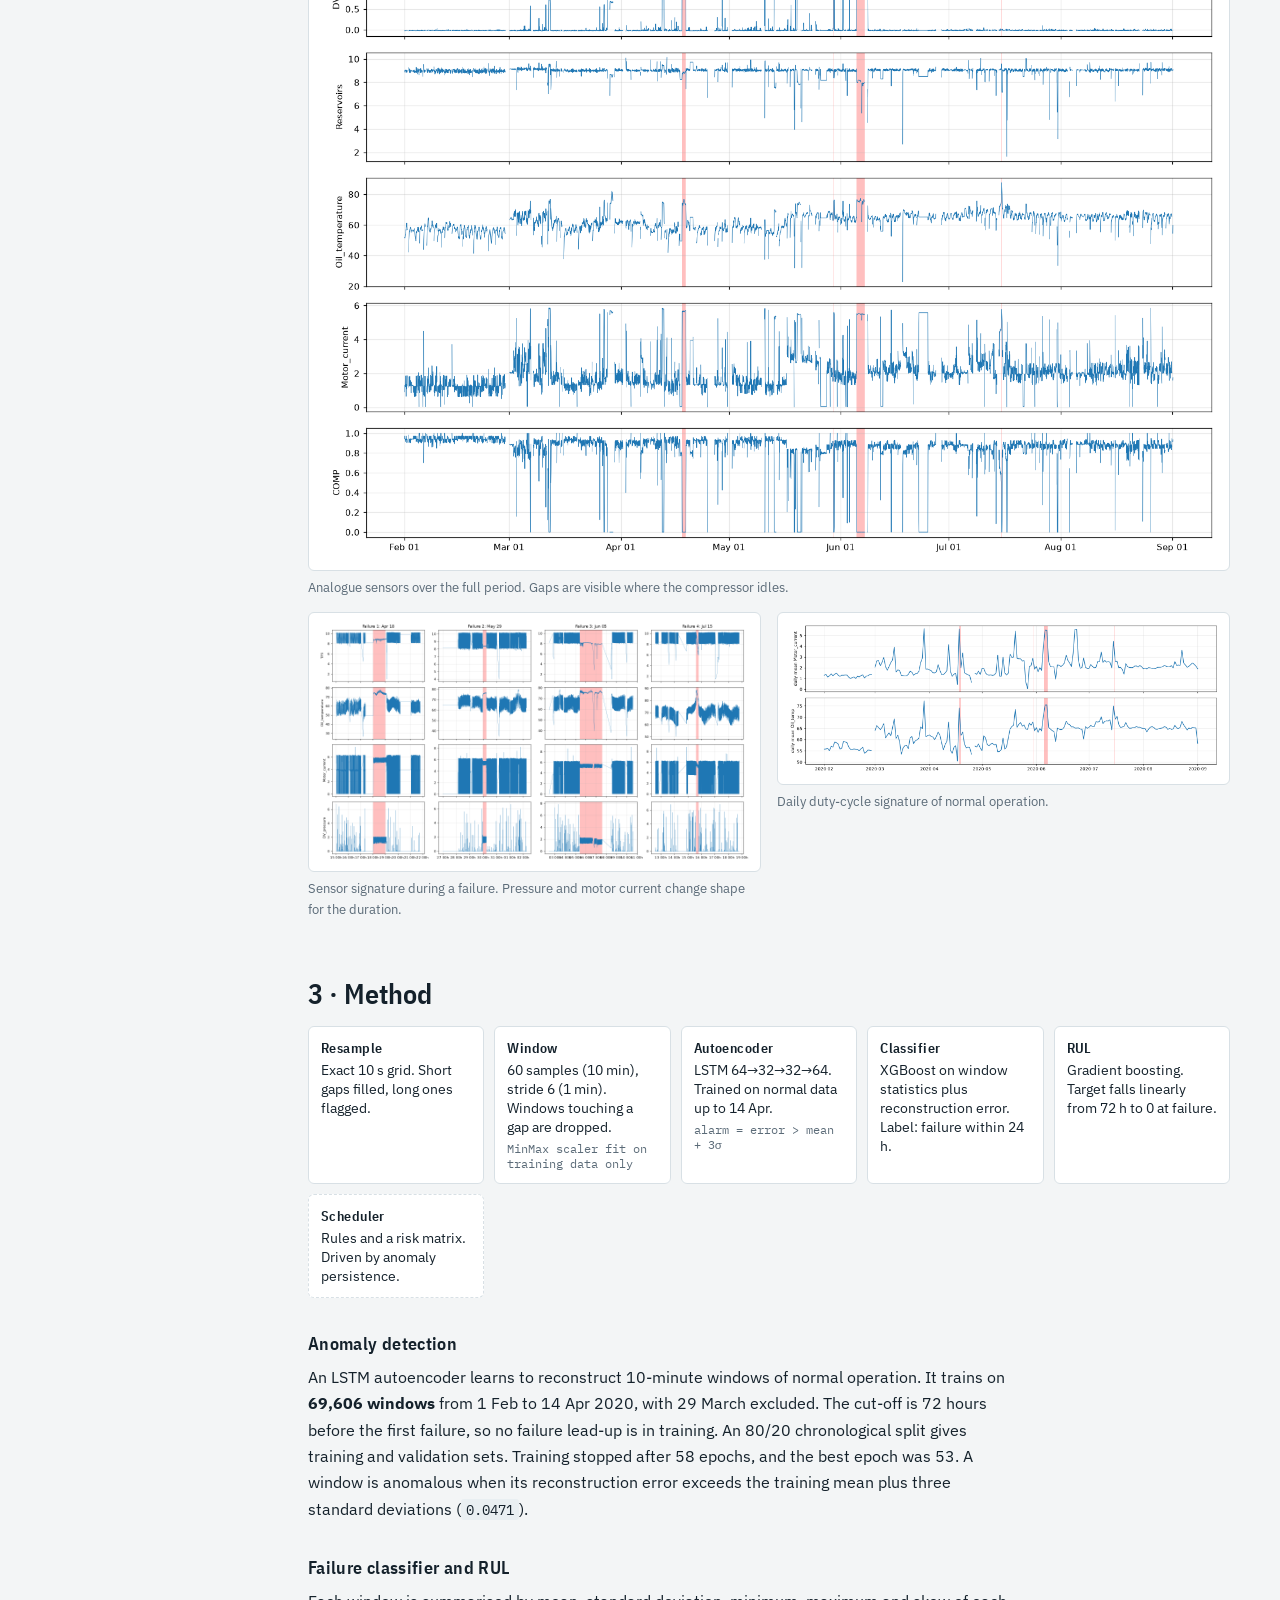
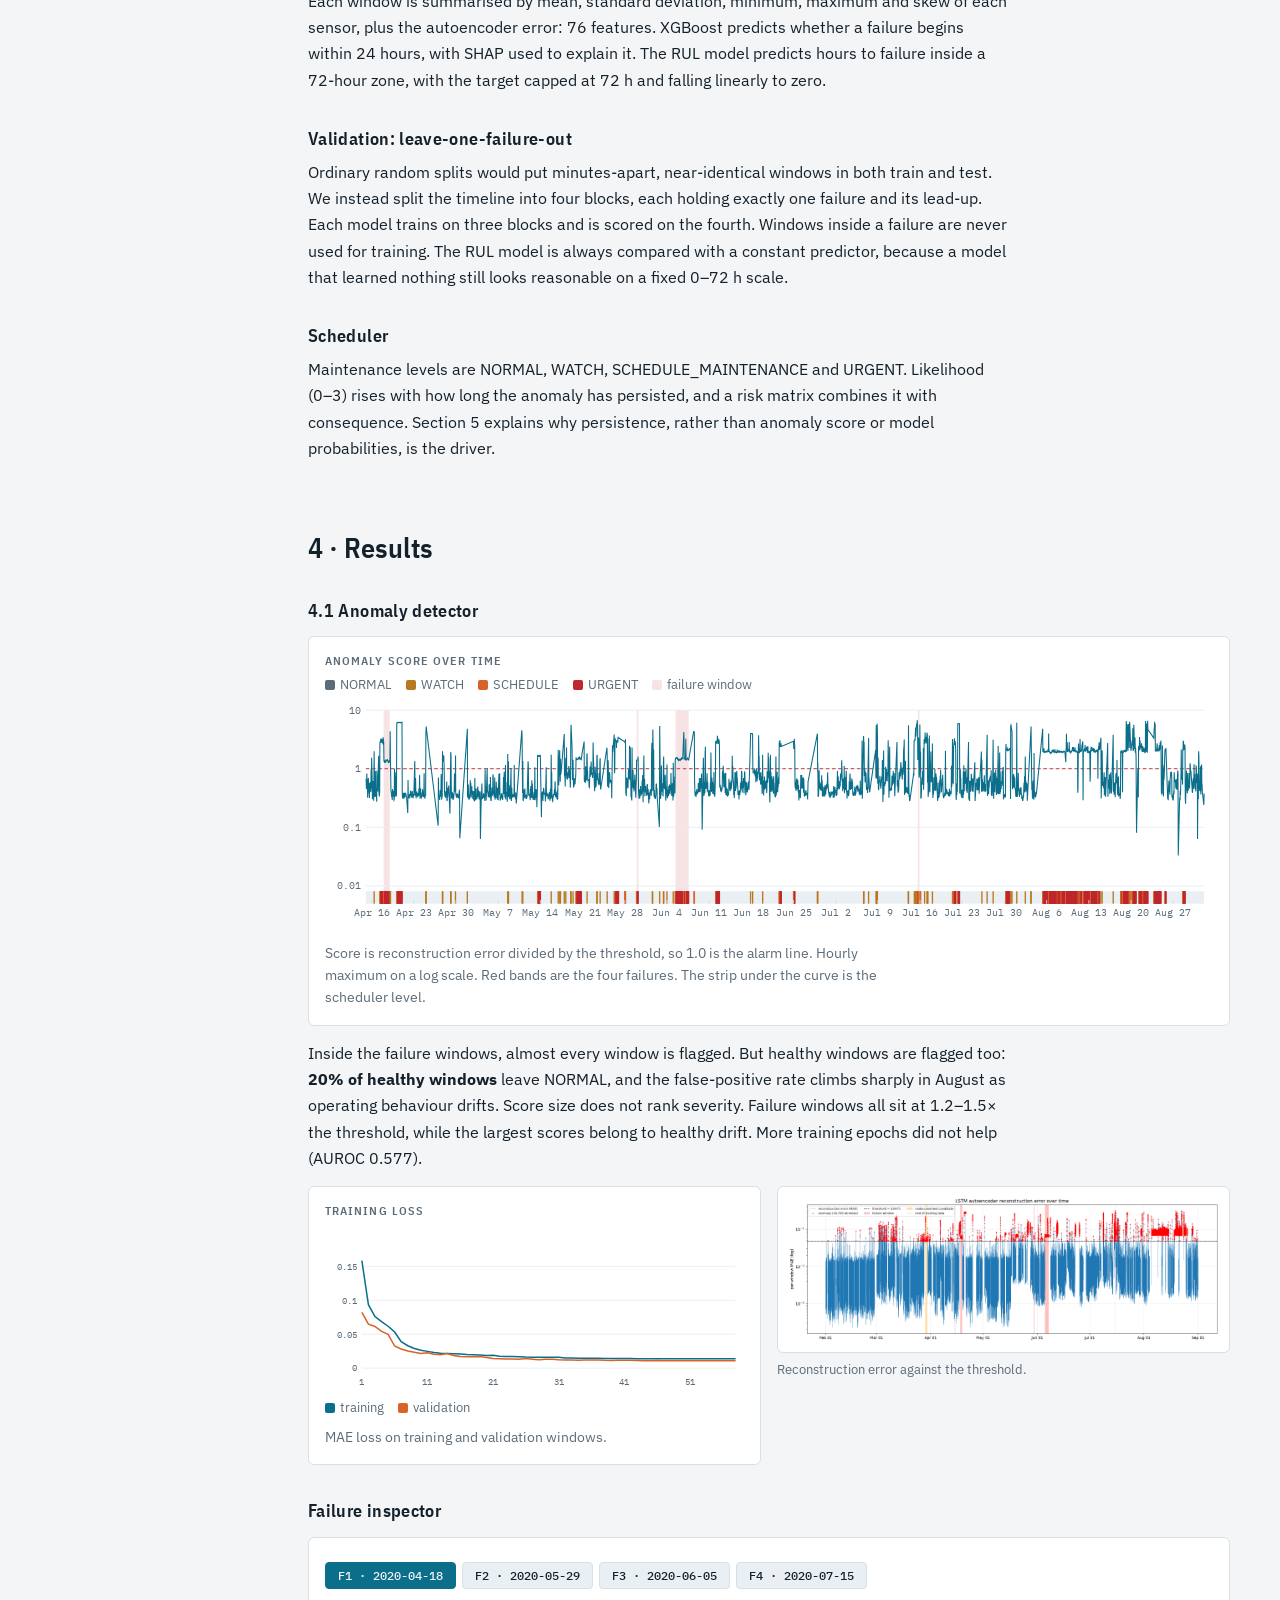
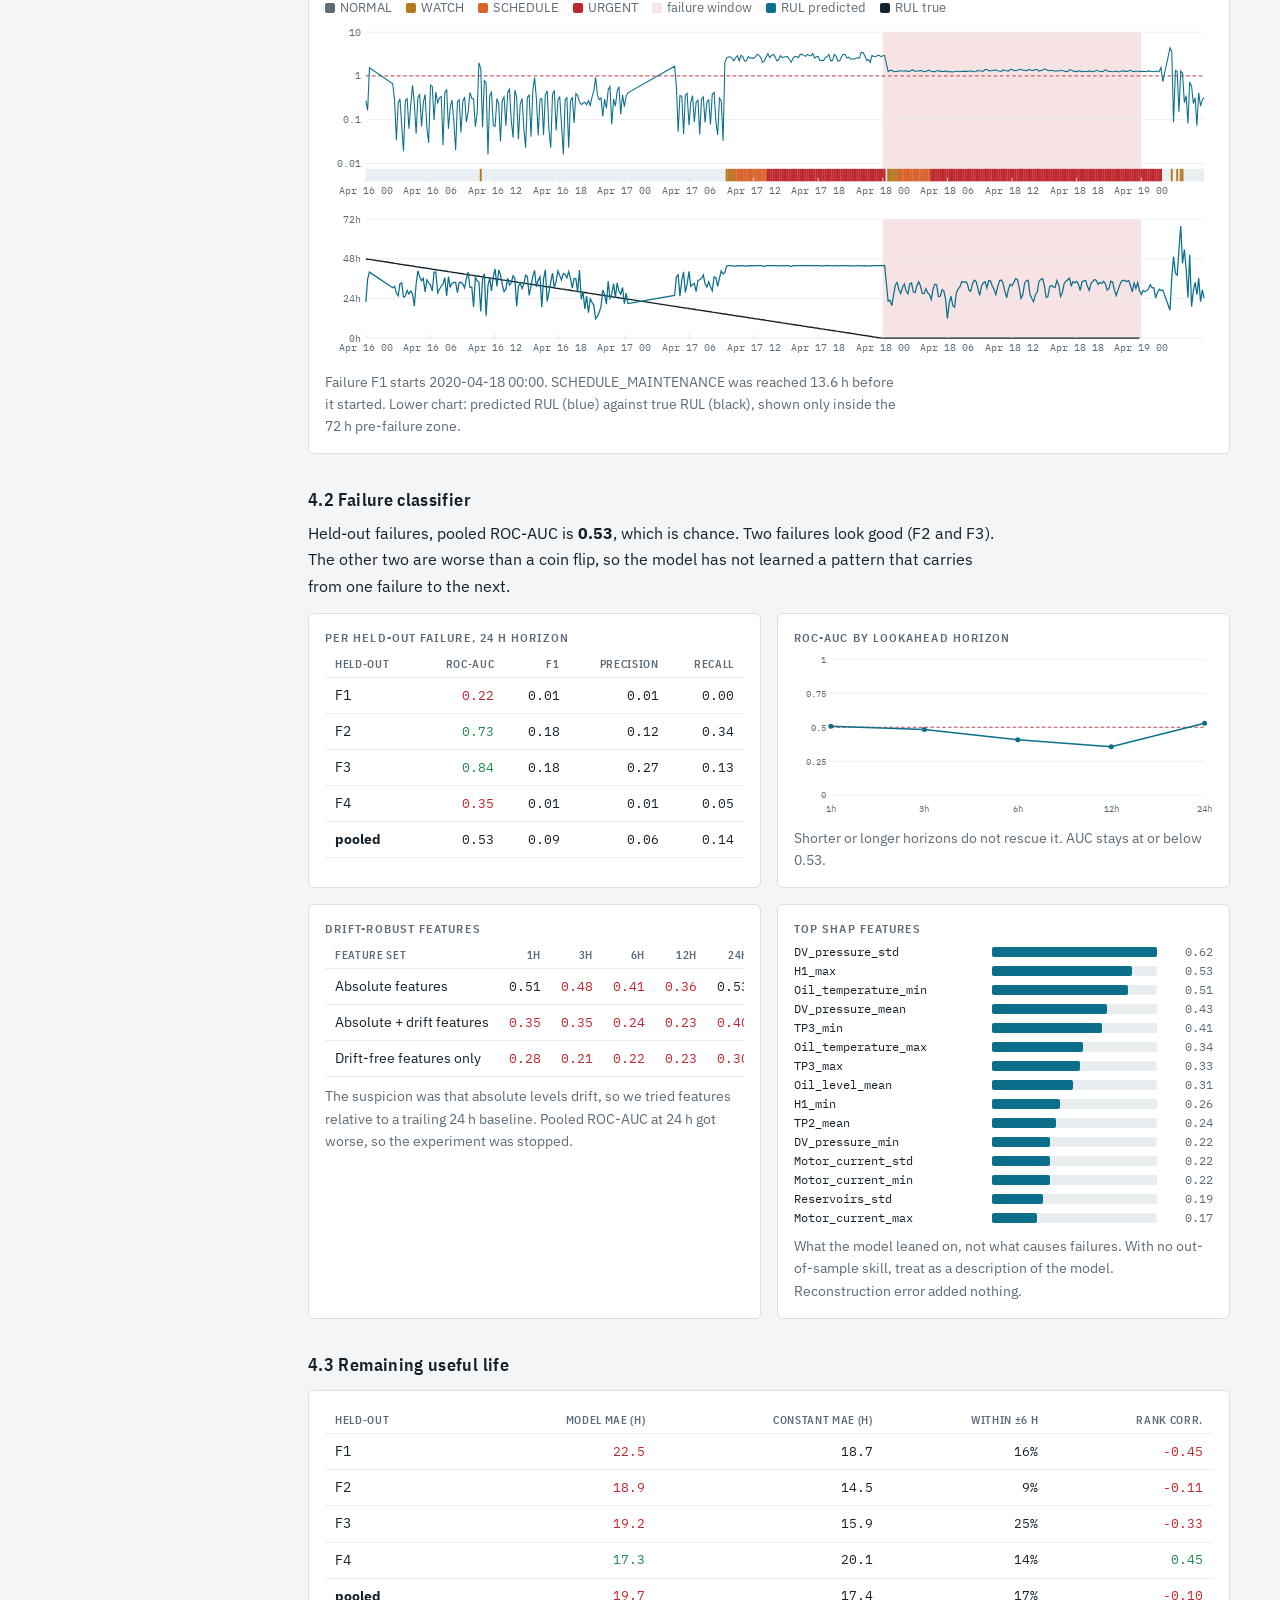
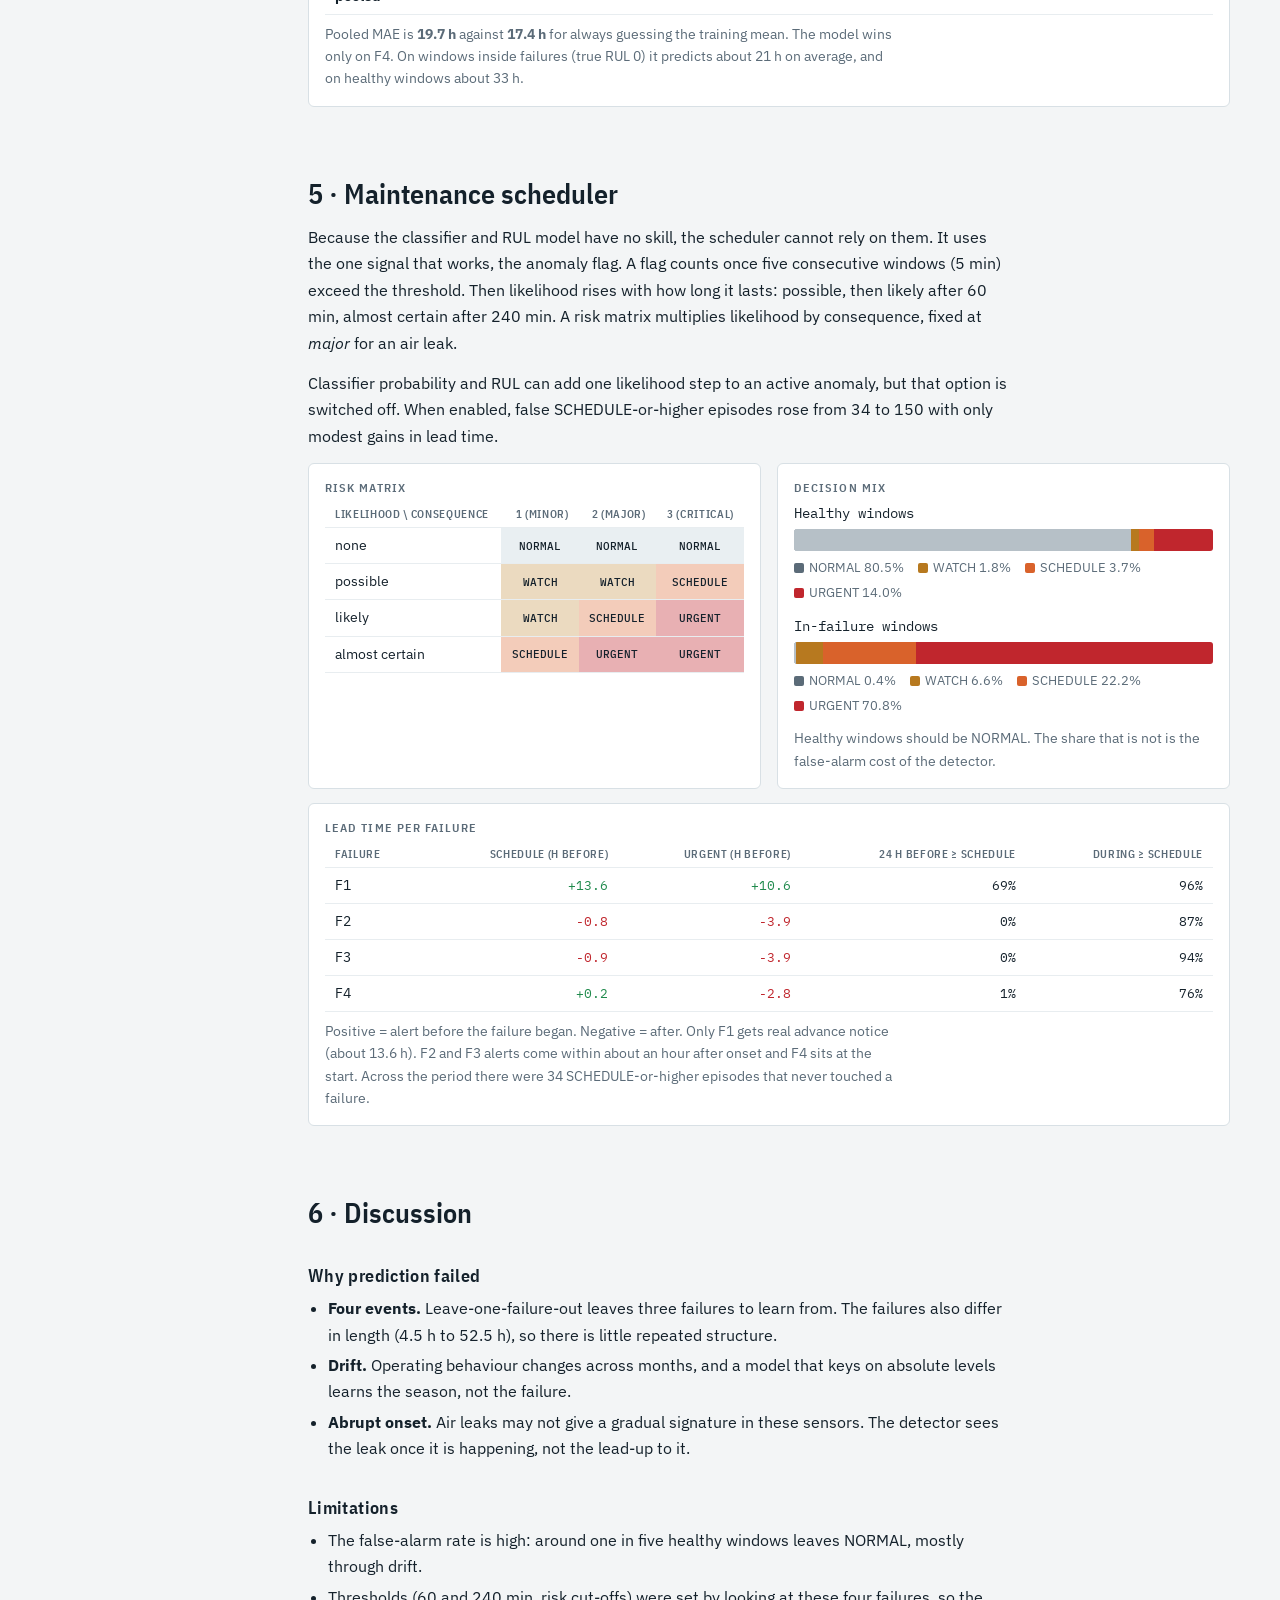
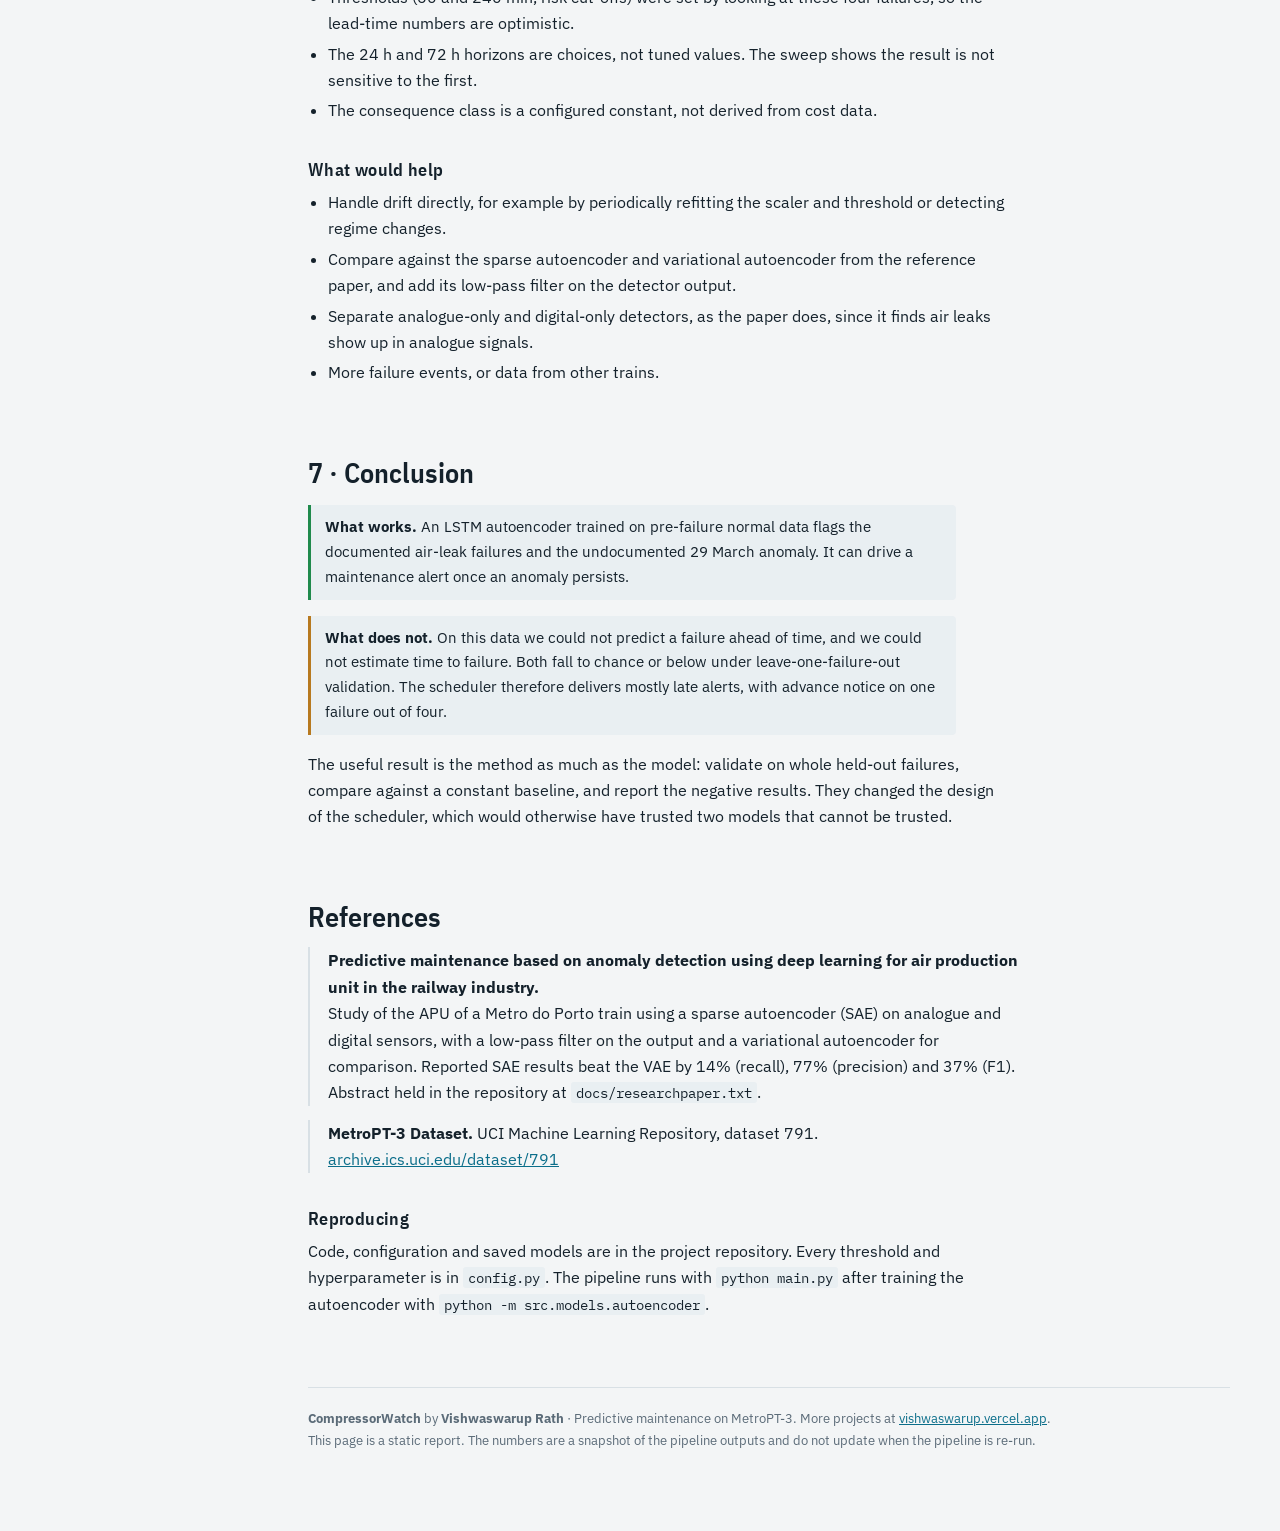
==== commit 63d141c2: "branding" ====
--- a/predictive_maintenance/site/index.html
+++ b/predictive_maintenance/site/index.html
@@ -3,8 +3,8 @@
 <head>
 <meta charset="utf-8">
 <meta name="viewport" content="width=device-width,initial-scale=1,viewport-fit=cover">
-<title>Predictive Maintenance on MetroPT-3 — Project Report</title>
-<meta name="description" content="Report on anomaly detection, failure prediction, RUL estimation and maintenance scheduling for a metro air compressor, with honest validation results.">
+<title>CompressorWatch — Predictive Maintenance Report</title>
+<meta name="description" content="CompressorWatch: report on anomaly detection, failure prediction, RUL estimation and maintenance scheduling for a metro air compressor, with honest validation results.">
 <link rel="preconnect" href="https://fonts.googleapis.com"><link rel="preconnect" href="https://fonts.gstatic.com" crossorigin>
 <link rel="stylesheet" href="https://fonts.googleapis.com/css2?family=IBM+Plex+Mono:wght@400;500&family=IBM+Plex+Sans:wght@400;500;600&family=IBM+Plex+Sans+Condensed:wght@600&display=swap">
 <link rel="stylesheet" href="style.css">
@@ -12,6 +12,7 @@
 <body>
 <div class="shell">
 <nav class="toc" aria-label="Sections">
+ <span class="brand">CompressorWatch</span>
  <b>Contents</b>
  <a href="#summary">Summary</a><a href="#problem">1 Problem</a><a href="#dataset">2 Dataset</a><a href="#method">3 Method</a>
  <a href="#results">4 Results</a><a href="#scheduler">5 Scheduler</a><a href="#discussion">6 Discussion</a><a href="#conclusion">7 Conclusion</a><a href="#refs">References</a>
@@ -19,7 +20,7 @@
 <main>
 
 <div class="hero" id="summary">
- <div class="eyebrow">Project report · Predictive maintenance · By Vishwaswarup Rath</div>
+ <div class="eyebrow">CompressorWatch · Project report · By Vishwaswarup Rath</div>
  <h1>Predicting failures of a metro air compressor, and what the data would not let us predict</h1>
  <p class="lede">We built a four-stage pipeline on the MetroPT-3 dataset: anomaly detection, failure prediction, remaining useful life (RUL) estimation and a rule-based maintenance scheduler. Each stage was tested by holding out one whole failure at a time. Only the anomaly detector holds up.</p>
  <div class="meta"><span>Author: Vishwaswarup Rath · <a href="https://vishwaswarup.vercel.app/" target="_blank" rel="noopener">portfolio</a></span><span>Dataset: MetroPT-3 (UCI #791)</span><span>Period: <span id="m-range"></span></span><span>Windows analysed: <span id="m-n"></span></span><span>Validation: leave-one-failure-out</span></div>
@@ -160,7 +161,7 @@
  <p class="ref"><b>MetroPT-3 Dataset.</b> UCI Machine Learning Repository, dataset 791. <a href="https://archive.ics.uci.edu/dataset/791/metropt+3+dataset" target="_blank" rel="noopener">archive.ics.uci.edu/dataset/791</a></p>
  <h3>Reproducing</h3>
  <p>Code, configuration and saved models are in the project repository. Every threshold and hyperparameter is in <span class="mono">config.py</span>. The pipeline runs with <span class="mono">python main.py</span> after training the autoencoder with <span class="mono">python -m src.models.autoencoder</span>.</p>
- <footer><b>Vishwaswarup Rath</b> · Predictive maintenance on MetroPT-3. More projects at <a href="https://vishwaswarup.vercel.app/" target="_blank" rel="noopener">vishwaswarup.vercel.app</a>.<br>This page is a static report. The numbers are a snapshot of the pipeline outputs and do not update when the pipeline is re-run.</footer>
+ <footer><b>CompressorWatch</b> by <b>Vishwaswarup Rath</b> · Predictive maintenance on MetroPT-3. More projects at <a href="https://vishwaswarup.vercel.app/" target="_blank" rel="noopener">vishwaswarup.vercel.app</a>.<br>This page is a static report. The numbers are a snapshot of the pipeline outputs and do not update when the pipeline is re-run.</footer>
 </section>
 </main>
 </div>
--- a/predictive_maintenance/site/style.css
+++ b/predictive_maintenance/site/style.css
@@ -12,6 +12,7 @@
 a{color:var(--acc)}
 .shell{display:grid;grid-template-columns:210px minmax(0,1fr);gap:48px;max-width:1220px;margin:0 auto;padding:0 max(20px,env(safe-area-inset-right,0px)) 80px max(20px,env(safe-area-inset-left,0px))}
 nav.toc{position:sticky;top:0;align-self:start;padding-top:36px;font:500 13px var(--mono);display:flex;flex-direction:column;gap:2px;max-height:100vh;overflow:auto}
+nav.toc .brand{font:600 17px var(--cond);letter-spacing:.04em;color:var(--fg);margin-bottom:14px}
 nav.toc b{font:600 12px var(--cond);letter-spacing:.1em;text-transform:uppercase;color:var(--mut);margin-bottom:8px}
 nav.toc a{color:var(--mut);text-decoration:none;padding:4px 0 4px 10px;border-left:2px solid var(--line)}
 nav.toc a:hover,nav.toc a.on{color:var(--fg);border-left-color:var(--acc)}
@@ -78,7 +79,7 @@
 @media (max-width:900px){
  .shell{grid-template-columns:minmax(0,1fr);gap:0}
  nav.toc{position:sticky;top:0;z-index:5;flex-direction:row;overflow-x:auto;padding:8px 0;background:var(--bg);border-bottom:1px solid var(--line);max-height:none;white-space:nowrap}
- nav.toc b{display:none}nav.toc a{border-left:0;border-bottom:2px solid transparent;padding:4px 8px}
+ nav.toc b{display:none}nav.toc .brand{display:none}nav.toc a{border-left:0;border-bottom:2px solid transparent;padding:4px 8px}
  nav.toc a:hover,nav.toc a.on{border-bottom-color:var(--acc)}
  html{scroll-padding-top:60px}
 }
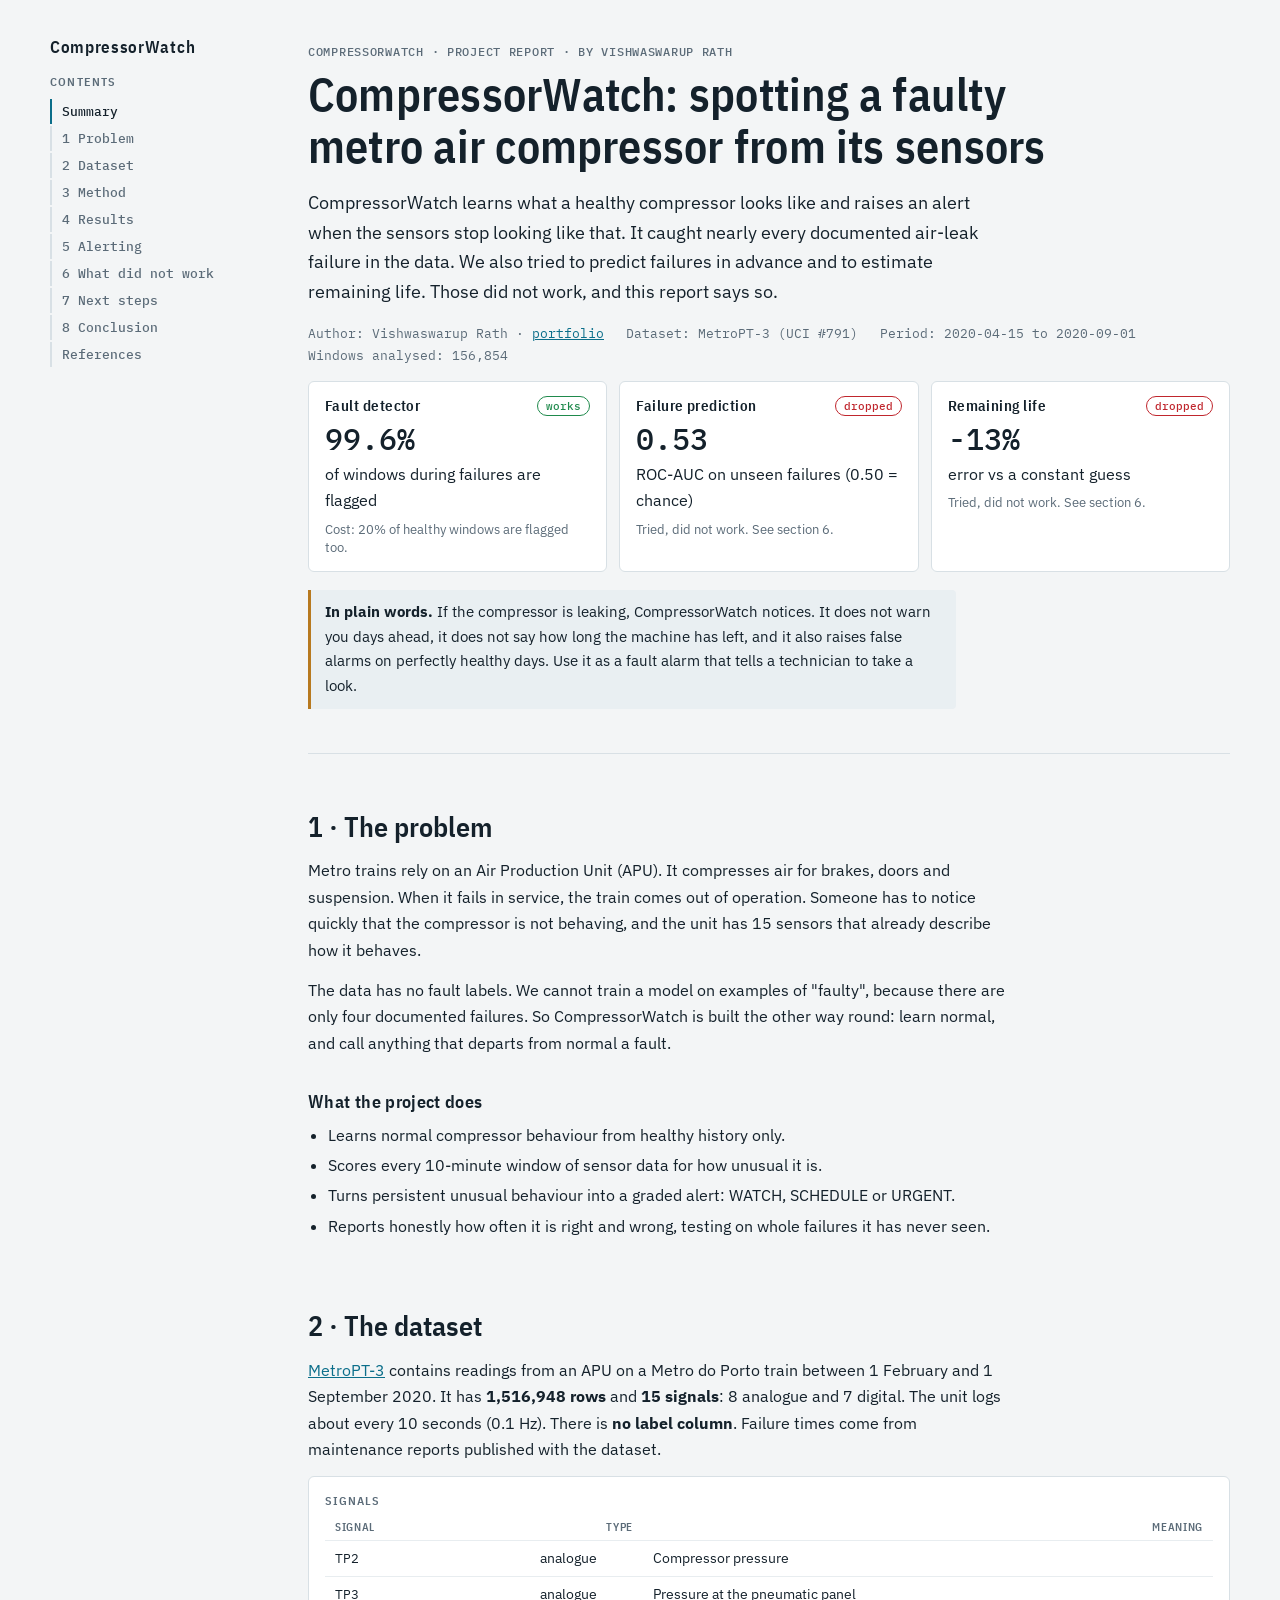
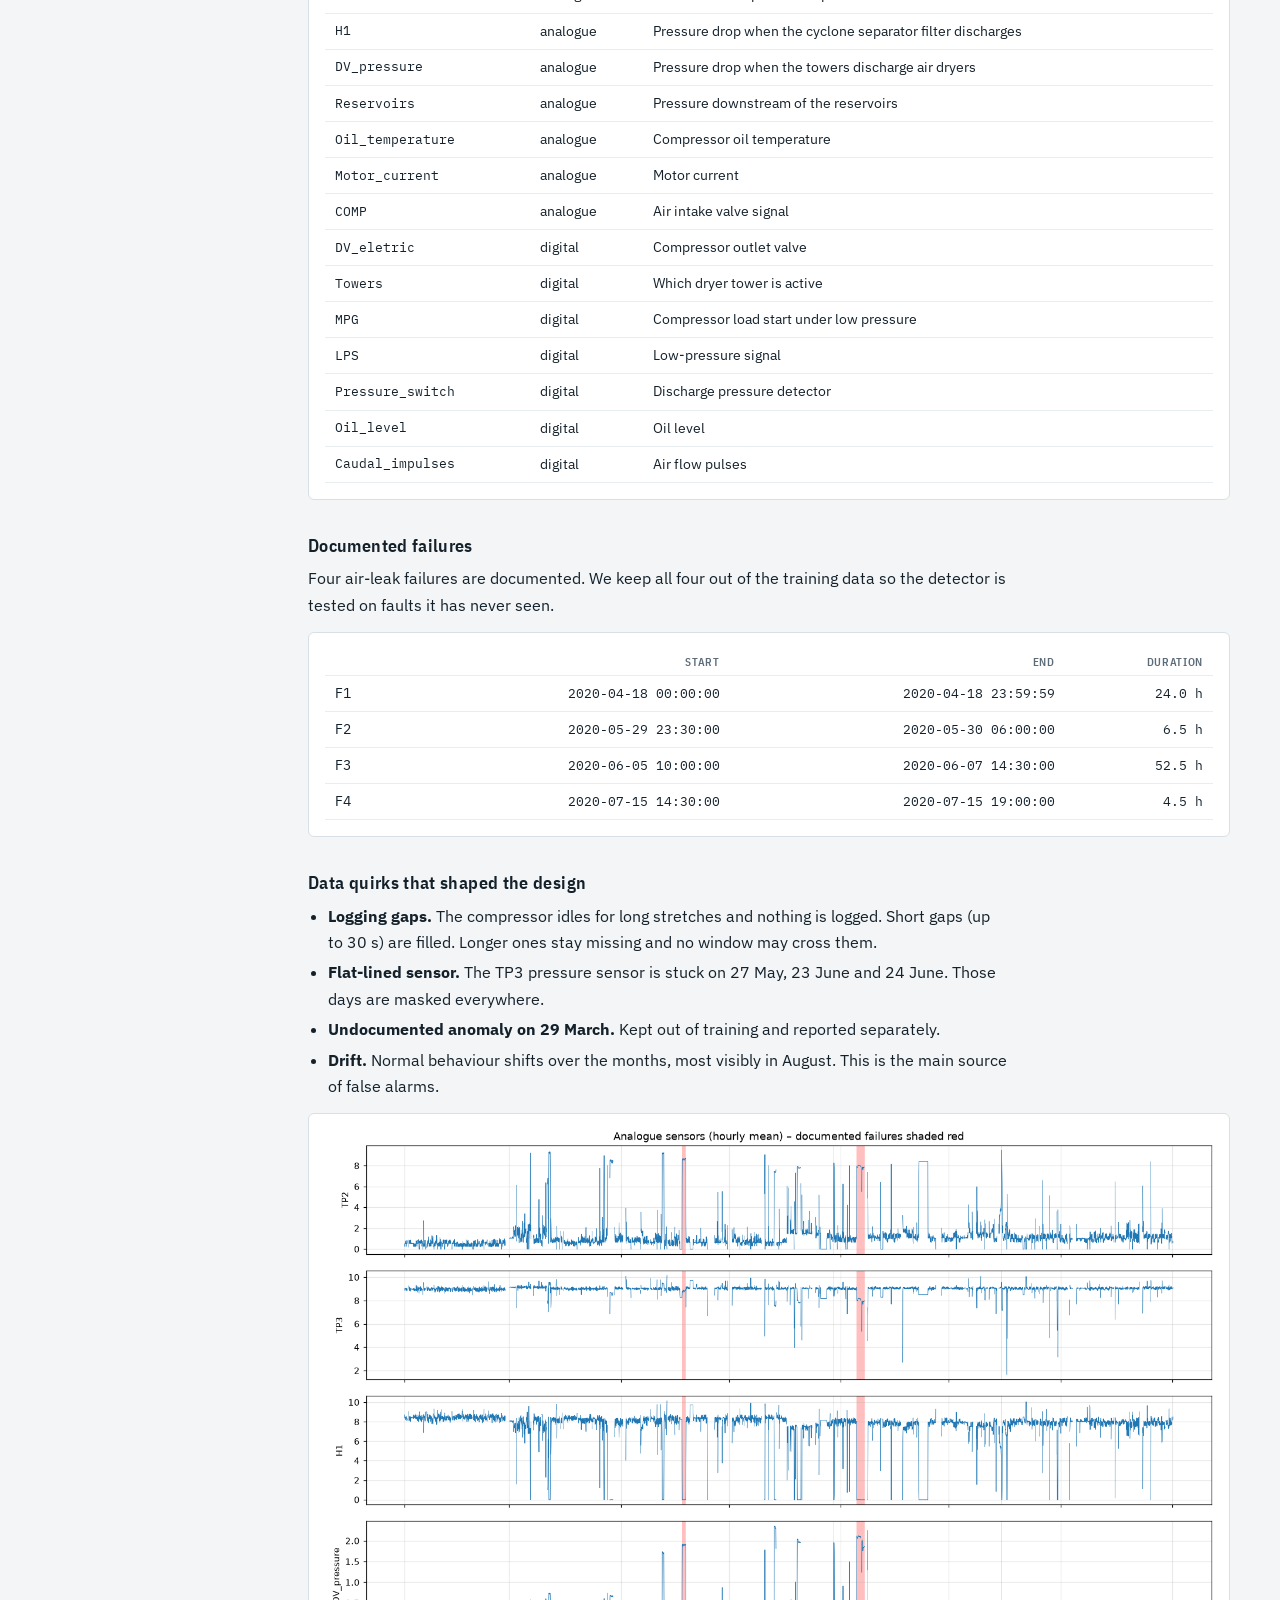
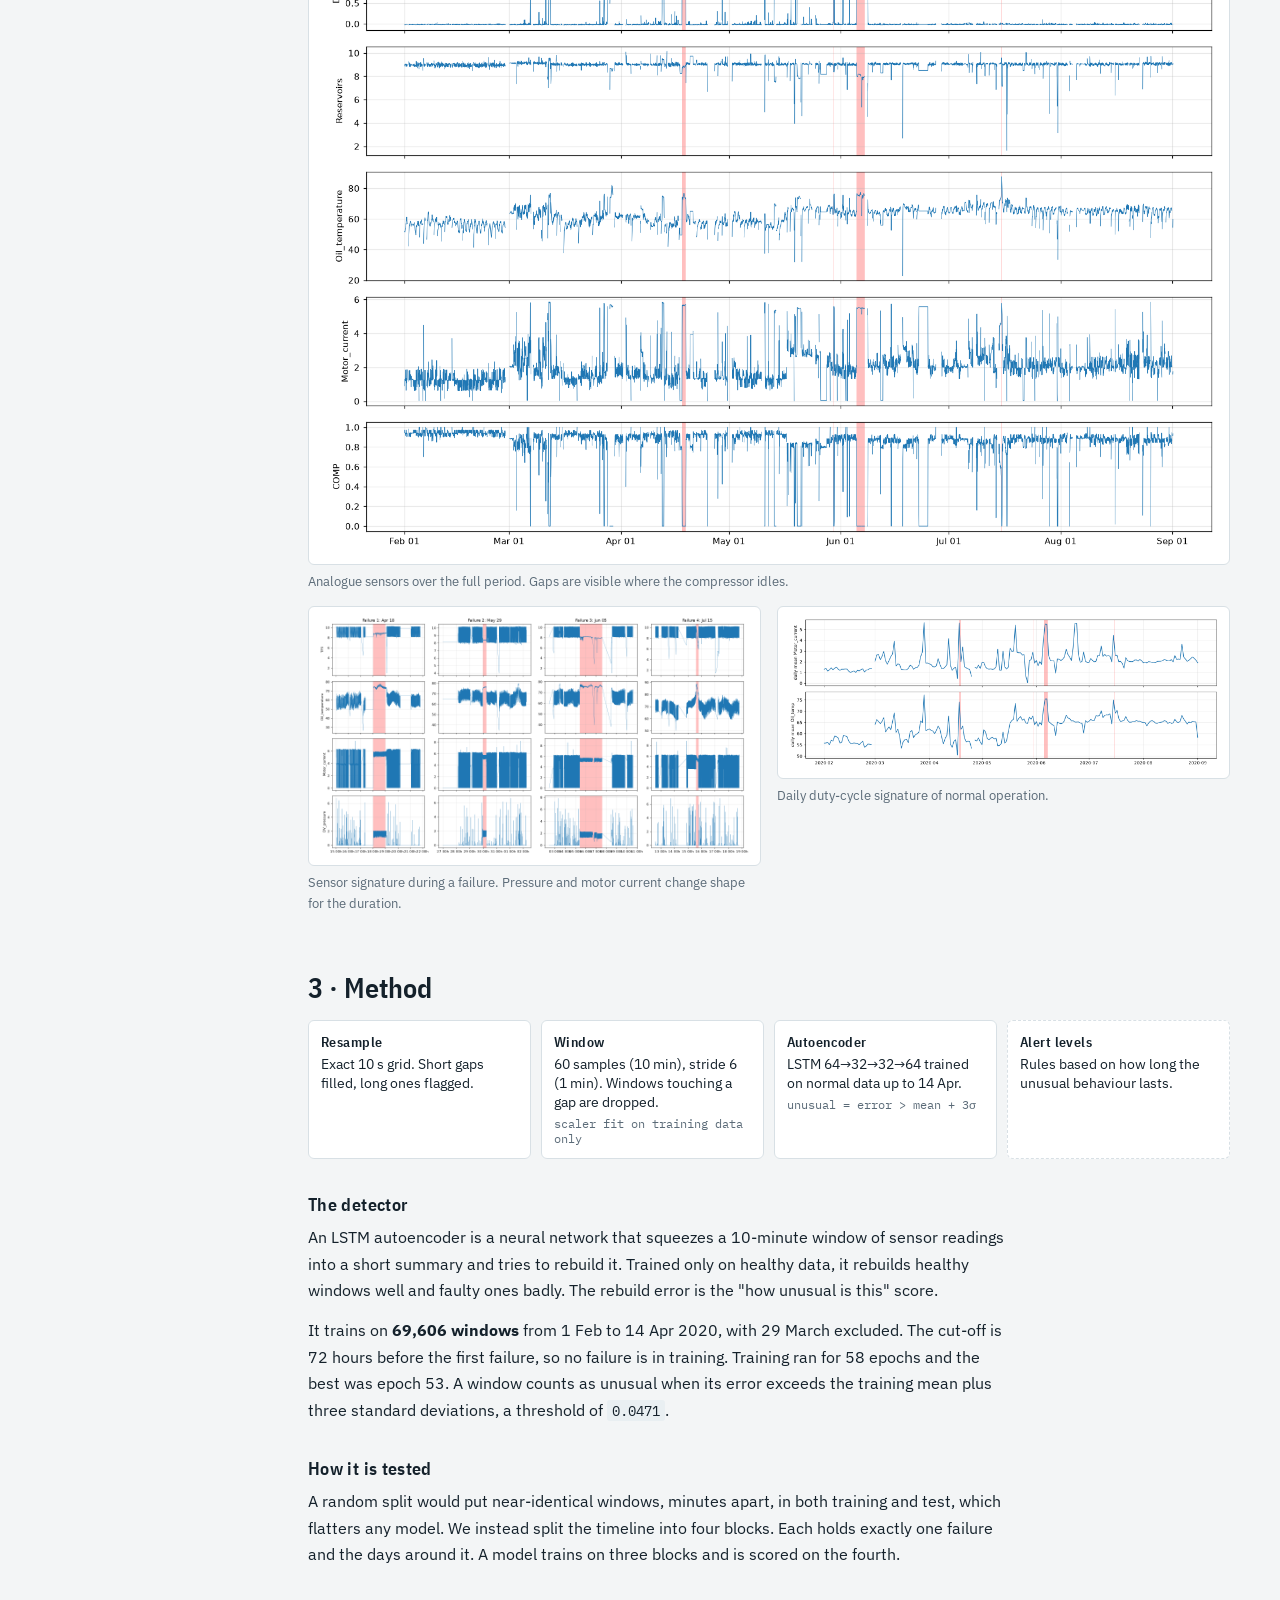
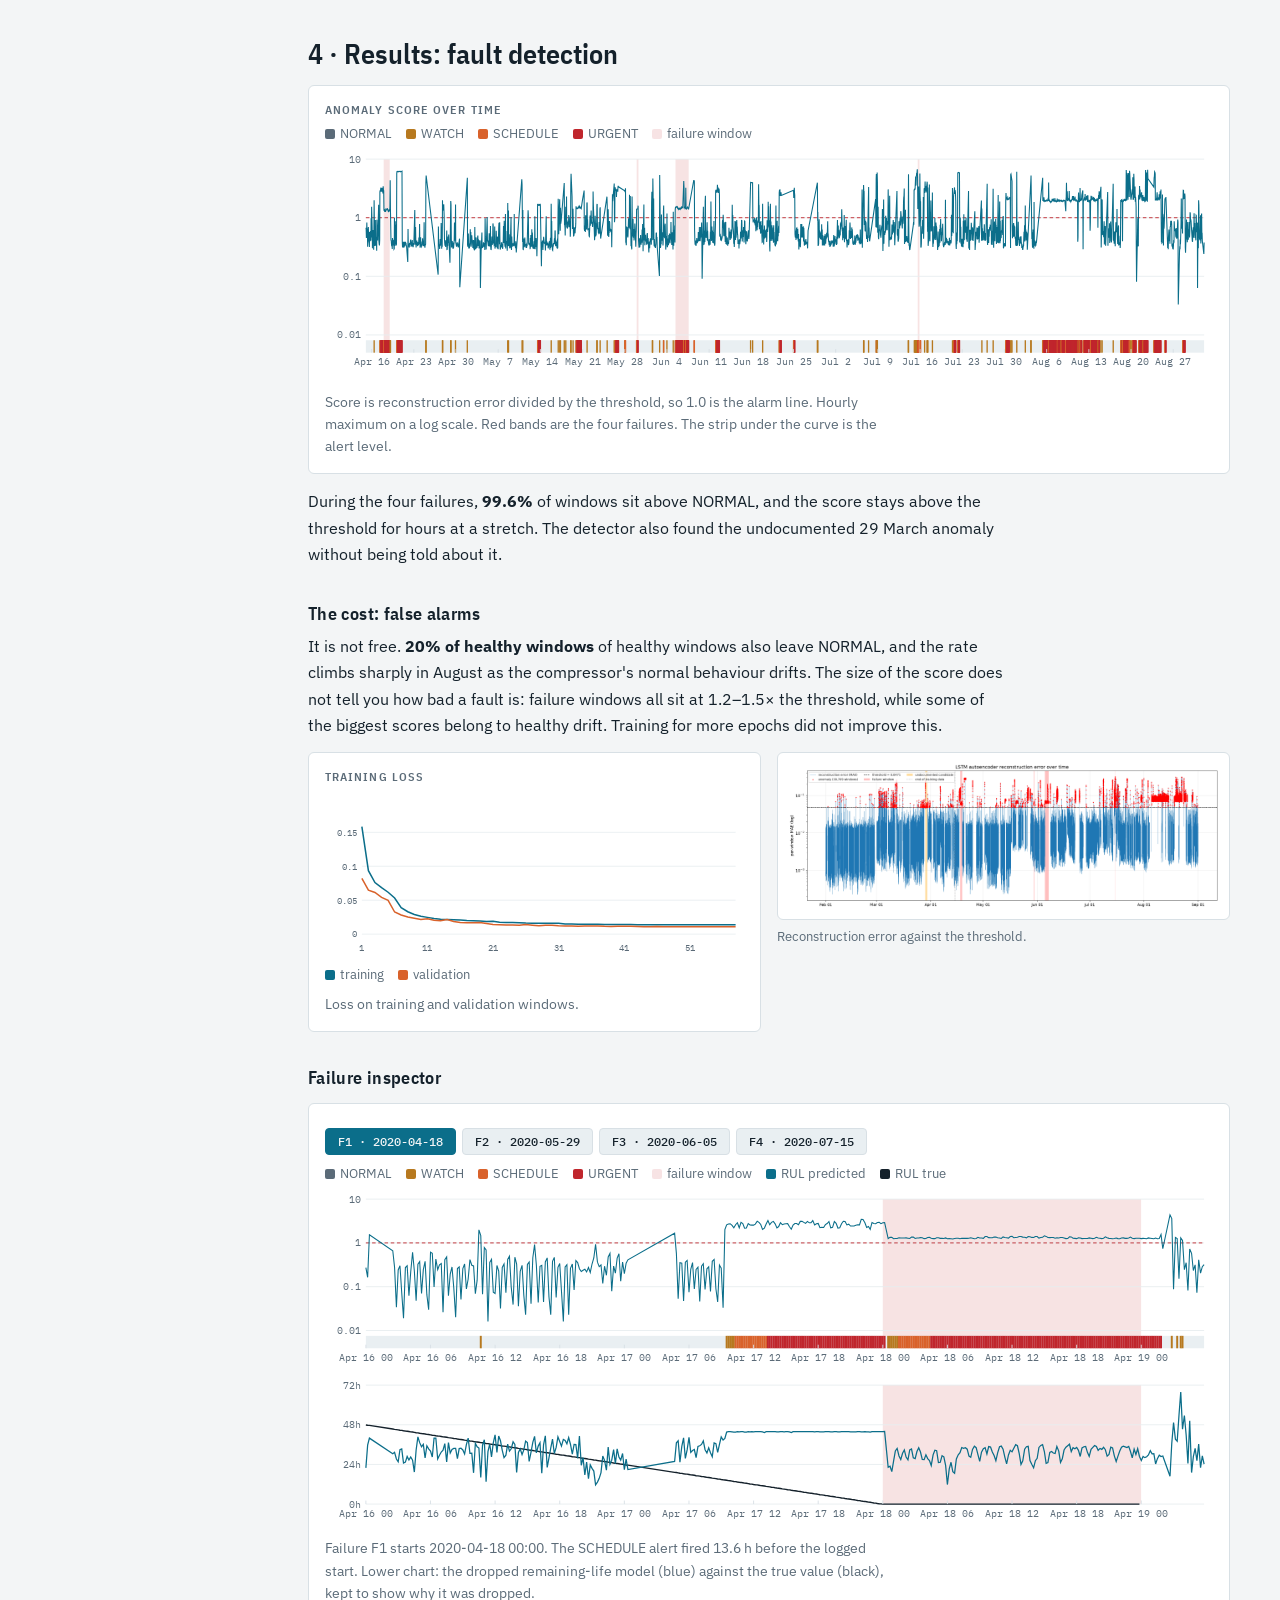
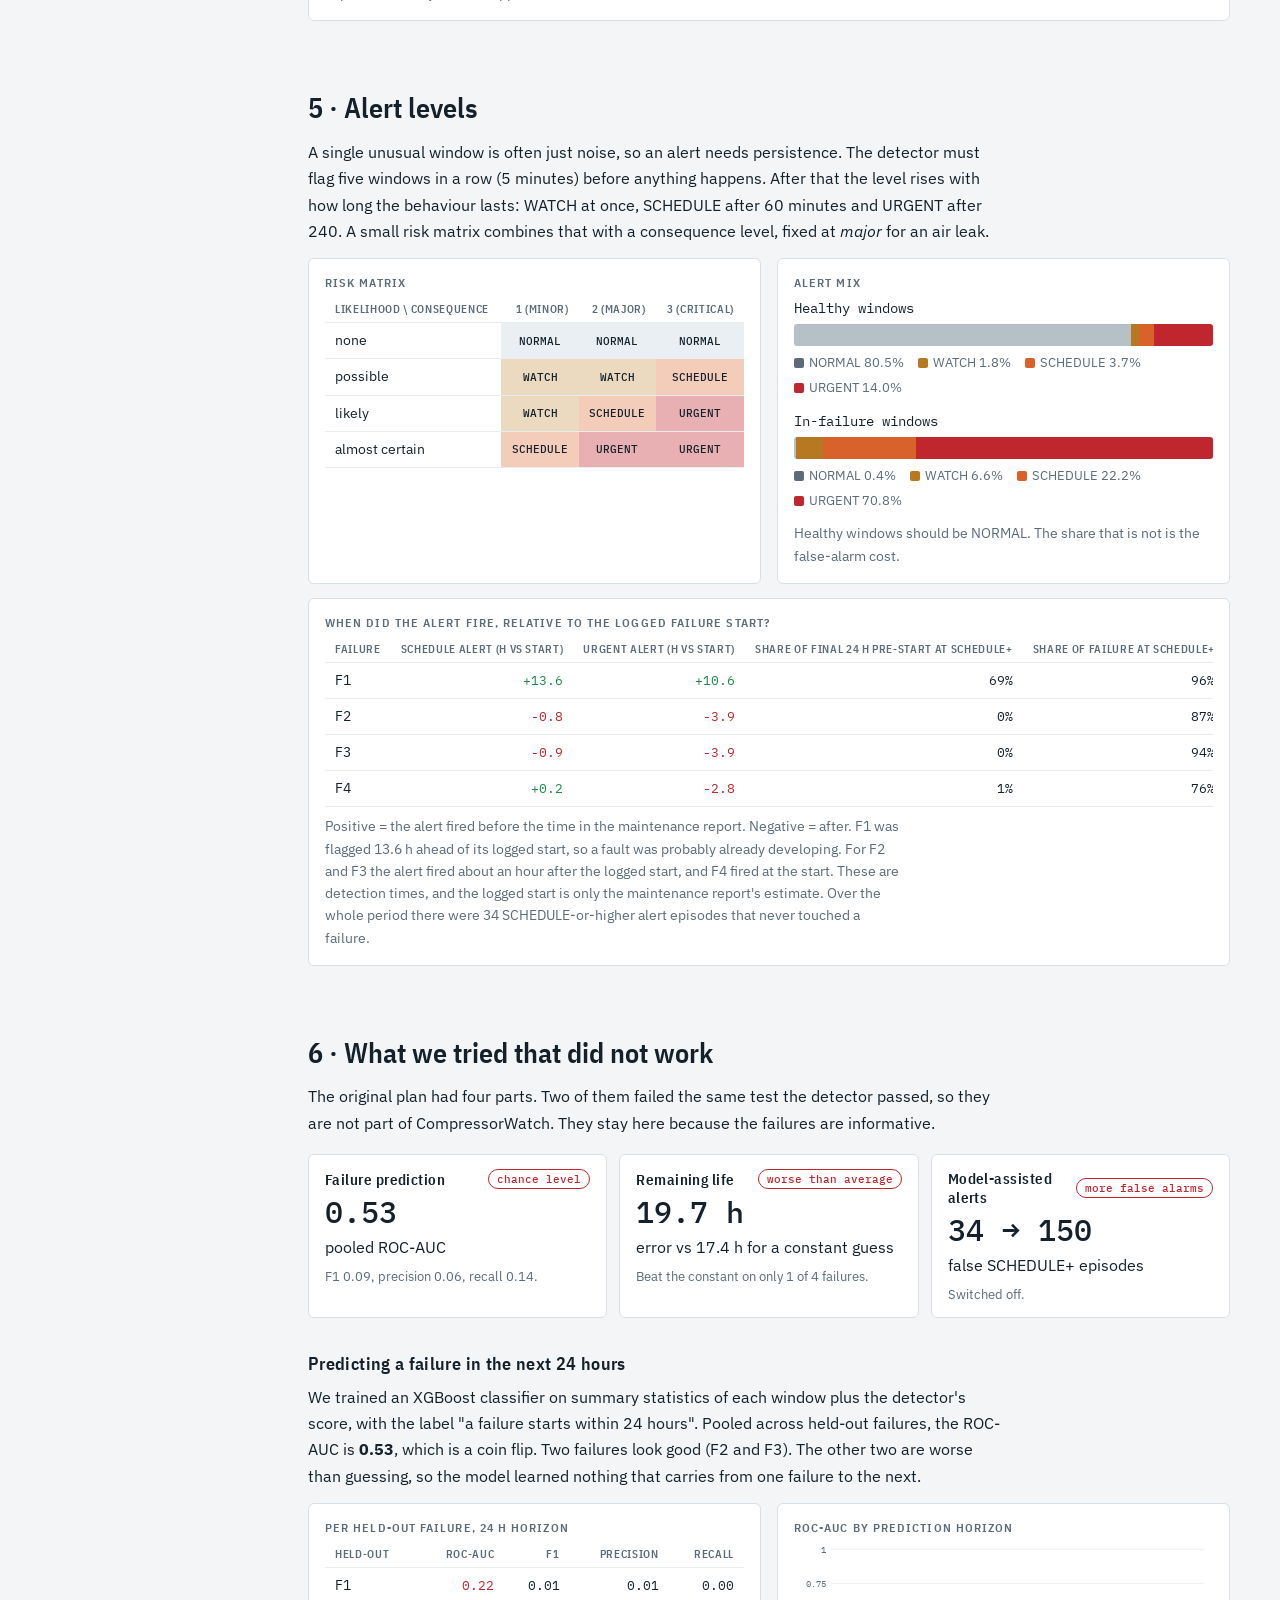
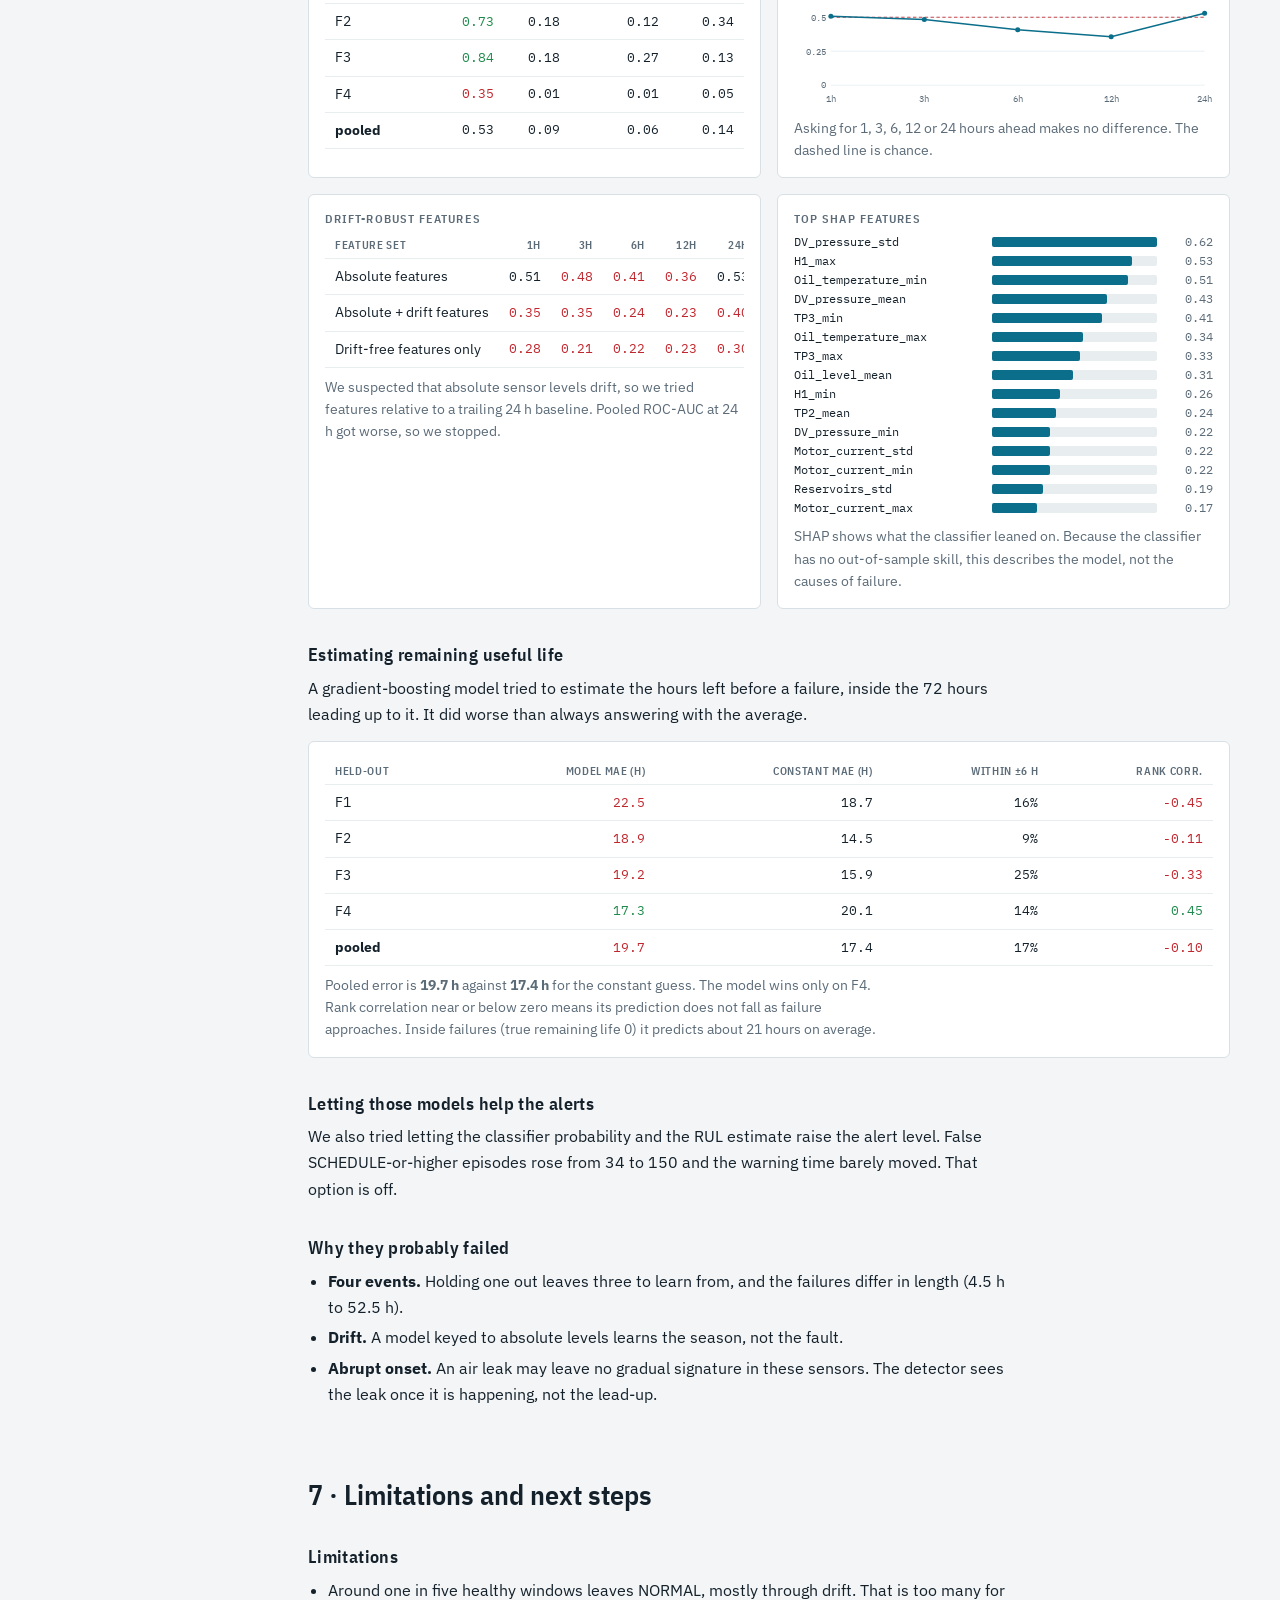
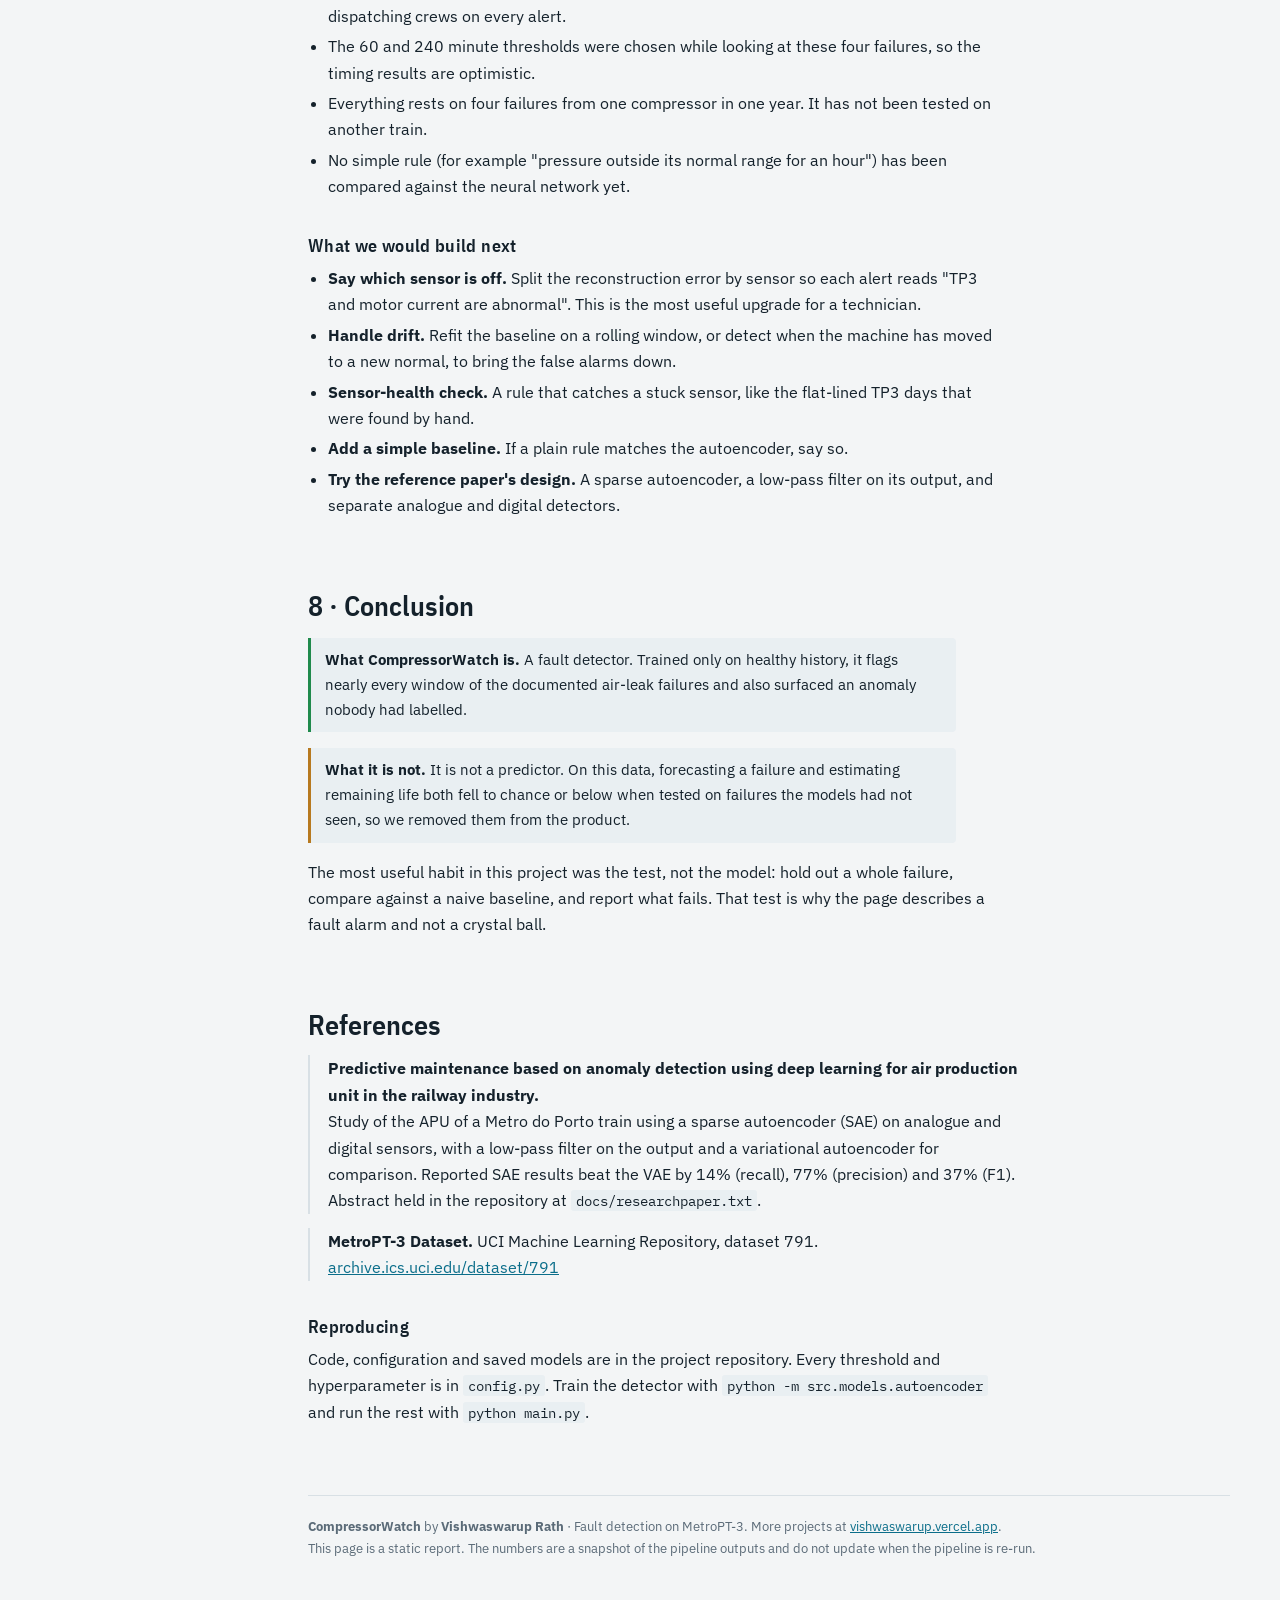
==== commit 593e5e43: "dropping RUL and prediction claims" ====
--- a/predictive_maintenance/site/index.html
+++ b/predictive_maintenance/site/index.html
@@ -3,8 +3,8 @@
 <head>
 <meta charset="utf-8">
 <meta name="viewport" content="width=device-width,initial-scale=1,viewport-fit=cover">
-<title>CompressorWatch — Predictive Maintenance Report</title>
-<meta name="description" content="CompressorWatch: report on anomaly detection, failure prediction, RUL estimation and maintenance scheduling for a metro air compressor, with honest validation results.">
+<title>CompressorWatch — Fault Detection Report</title>
+<meta name="description" content="CompressorWatch: fault detection for a metro air compressor, with honest results on what worked and what did not.">
 <link rel="preconnect" href="https://fonts.googleapis.com"><link rel="preconnect" href="https://fonts.gstatic.com" crossorigin>
 <link rel="stylesheet" href="https://fonts.googleapis.com/css2?family=IBM+Plex+Mono:wght@400;500&family=IBM+Plex+Sans:wght@400;500;600&family=IBM+Plex+Sans+Condensed:wght@600&display=swap">
 <link rel="stylesheet" href="style.css">
@@ -15,45 +15,45 @@
  <span class="brand">CompressorWatch</span>
  <b>Contents</b>
  <a href="#summary">Summary</a><a href="#problem">1 Problem</a><a href="#dataset">2 Dataset</a><a href="#method">3 Method</a>
- <a href="#results">4 Results</a><a href="#scheduler">5 Scheduler</a><a href="#discussion">6 Discussion</a><a href="#conclusion">7 Conclusion</a><a href="#refs">References</a>
+ <a href="#results">4 Results</a><a href="#alerts">5 Alerting</a><a href="#tried">6 What did not work</a><a href="#next">7 Next steps</a><a href="#conclusion">8 Conclusion</a><a href="#refs">References</a>
 </nav>
 <main>
 
 <div class="hero" id="summary">
  <div class="eyebrow">CompressorWatch · Project report · By Vishwaswarup Rath</div>
- <h1>Predicting failures of a metro air compressor, and what the data would not let us predict</h1>
- <p class="lede">We built a four-stage pipeline on the MetroPT-3 dataset: anomaly detection, failure prediction, remaining useful life (RUL) estimation and a rule-based maintenance scheduler. Each stage was tested by holding out one whole failure at a time. Only the anomaly detector holds up.</p>
- <div class="meta"><span>Author: Vishwaswarup Rath · <a href="https://vishwaswarup.vercel.app/" target="_blank" rel="noopener">portfolio</a></span><span>Dataset: MetroPT-3 (UCI #791)</span><span>Period: <span id="m-range"></span></span><span>Windows analysed: <span id="m-n"></span></span><span>Validation: leave-one-failure-out</span></div>
+ <h1>CompressorWatch: spotting a faulty metro air compressor from its sensors</h1>
+ <p class="lede">CompressorWatch learns what a healthy compressor looks like and raises an alert when the sensors stop looking like that. It caught nearly every documented air-leak failure in the data. We also tried to predict failures in advance and to estimate remaining life. Those did not work, and this report says so.</p>
+ <div class="meta"><span>Author: Vishwaswarup Rath · <a href="https://vishwaswarup.vercel.app/" target="_blank" rel="noopener">portfolio</a></span><span>Dataset: MetroPT-3 (UCI #791)</span><span>Period: <span id="m-range"></span></span><span>Windows analysed: <span id="m-n"></span></span></div>
  <div class="verdicts" id="verdicts"></div>
- <div class="callout"><b>Summary.</b> The autoencoder raises an alarm in nearly every window of every documented failure, but it gives meaningful advance warning for only one of the four. A classifier and an RUL model trained on the lead-up to failures did no better than chance or than a constant guess. The scheduler is therefore built around how long an anomaly persists, and treats the other two models as unproven.</div>
+ <div class="callout"><b>In plain words.</b> If the compressor is leaking, CompressorWatch notices. It does not warn you days ahead, it does not say how long the machine has left, and it also raises false alarms on perfectly healthy days. Use it as a fault alarm that tells a technician to take a look.</div>
 </div>
 
 <section class="s" id="problem">
  <h2>1 · The problem</h2>
- <p>Metro trains rely on an Air Production Unit (APU). It compresses air for brakes, doors and suspension. When it fails in service, trains come out of operation. Scheduled maintenance avoids surprises but replaces parts that are still healthy. Condition-based maintenance tries to act only when the machine shows it needs it.</p>
- <p>That needs three things from sensor data: to notice that behaviour has changed, to say whether a failure is coming, and to estimate how long is left. We ask whether each of those is achievable from the 15 sensors on the unit, and how much of it can be trusted when judged on failures the model has never seen.</p>
- <h3>Questions</h3>
+ <p>Metro trains rely on an Air Production Unit (APU). It compresses air for brakes, doors and suspension. When it fails in service, the train comes out of operation. Someone has to notice quickly that the compressor is not behaving, and the unit has 15 sensors that already describe how it behaves.</p>
+ <p>The data has no fault labels. We cannot train a model on examples of "faulty", because there are only four documented failures. So CompressorWatch is built the other way round: learn normal, and call anything that departs from normal a fault.</p>
+ <h3>What the project does</h3>
  <ul>
-  <li>Can an autoencoder trained only on normal behaviour detect failures and how early?</li>
-  <li>Can a classifier predict a failure within the next 24 hours, and which sensors drive it?</li>
-  <li>Can a regressor estimate hours remaining before failure?</li>
-  <li>Can these be combined into maintenance decisions that a planner could act on?</li>
+  <li>Learns normal compressor behaviour from healthy history only.</li>
+  <li>Scores every 10-minute window of sensor data for how unusual it is.</li>
+  <li>Turns persistent unusual behaviour into a graded alert: WATCH, SCHEDULE or URGENT.</li>
+  <li>Reports honestly how often it is right and wrong, testing on whole failures it has never seen.</li>
  </ul>
 </section>
 
 <section class="s" id="dataset">
  <h2>2 · The dataset</h2>
- <p><a href="https://archive.ics.uci.edu/dataset/791/metropt+3+dataset" target="_blank" rel="noopener">MetroPT-3</a> contains readings from an APU on a Metro do Porto train between 1 February and 1 September 2020. It has <b>1,516,948 rows</b> and <b>15 signals</b>: 8 analogue and 7 digital. The unit logs about every 10 seconds, so the sampling rate is 0.1 Hz rather than 1 Hz. There is <b>no label column</b>. Failure times come from maintenance reports published with the dataset.</p>
+ <p><a href="https://archive.ics.uci.edu/dataset/791/metropt+3+dataset" target="_blank" rel="noopener">MetroPT-3</a> contains readings from an APU on a Metro do Porto train between 1 February and 1 September 2020. It has <b>1,516,948 rows</b> and <b>15 signals</b>: 8 analogue and 7 digital. The unit logs about every 10 seconds (0.1 Hz). There is <b>no label column</b>. Failure times come from maintenance reports published with the dataset.</p>
  <div class="panel"><h4>Signals</h4><div class="scroll"><table class="txt" id="sigT"></table></div></div>
  <h3>Documented failures</h3>
- <p>Four air-leak failures are documented. All four lead-ups come after the training period, so the autoencoder never sees them.</p>
+ <p>Four air-leak failures are documented. We keep all four out of the training data so the detector is tested on faults it has never seen.</p>
  <div class="panel"><div class="scroll"><table id="failT"></table></div></div>
  <h3>Data quirks that shaped the design</h3>
  <ul>
-  <li><b>Logging gaps.</b> The compressor idles for long stretches and nothing is logged. Short gaps (up to 30 s) are forward-filled. Longer ones stay missing and no window may cross them.</li>
+  <li><b>Logging gaps.</b> The compressor idles for long stretches and nothing is logged. Short gaps (up to 30 s) are filled. Longer ones stay missing and no window may cross them.</li>
   <li><b>Flat-lined sensor.</b> The TP3 pressure sensor is stuck on 27 May, 23 June and 24 June. Those days are masked everywhere.</li>
   <li><b>Undocumented anomaly on 29 March.</b> Kept out of training and reported separately.</li>
-  <li><b>Drift.</b> Operating behaviour shifts over the months, most visibly in August. This turns out to matter for everything that follows.</li>
+  <li><b>Drift.</b> Normal behaviour shifts over the months, most visibly in August. This is the main source of false alarms.</li>
  </ul>
  <figure><div class="img"><img src="assets/eda_analog_overview.png" alt="Overview of the analogue sensors over the whole period" loading="lazy"></div><figcaption>Analogue sensors over the full period. Gaps are visible where the compressor idles.</figcaption></figure>
  <div class="cols">
@@ -66,92 +66,95 @@
  <h2>3 · Method</h2>
  <div class="flow">
   <div><b>Resample</b>Exact 10 s grid. Short gaps filled, long ones flagged.</div>
-  <div><b>Window</b>60 samples (10 min), stride 6 (1 min). Windows touching a gap are dropped.<small>MinMax scaler fit on training data only</small></div>
-  <div><b>Autoencoder</b>LSTM 64→32→32→64. Trained on normal data up to 14 Apr.<small>alarm = error &gt; mean + 3σ</small></div>
-  <div><b>Classifier</b>XGBoost on window statistics plus reconstruction error. Label: failure within 24 h.</div>
-  <div><b>RUL</b>Gradient boosting. Target falls linearly from 72 h to 0 at failure.</div>
-  <div class="no"><b>Scheduler</b>Rules and a risk matrix. Driven by anomaly persistence.</div>
+  <div><b>Window</b>60 samples (10 min), stride 6 (1 min). Windows touching a gap are dropped.<small>scaler fit on training data only</small></div>
+  <div><b>Autoencoder</b>LSTM 64→32→32→64 trained on normal data up to 14 Apr.<small>unusual = error &gt; mean + 3σ</small></div>
+  <div class="no"><b>Alert levels</b>Rules based on how long the unusual behaviour lasts.</div>
  </div>
- <h3>Anomaly detection</h3>
- <p>An LSTM autoencoder learns to reconstruct 10-minute windows of normal operation. It trains on <b>69,606 windows</b> from 1 Feb to 14 Apr 2020, with 29 March excluded. The cut-off is 72 hours before the first failure, so no failure lead-up is in training. An 80/20 chronological split gives training and validation sets. Training stopped after <span id="ae-ep"></span> epochs, and the best epoch was <span id="ae-best"></span>. A window is anomalous when its reconstruction error exceeds the training mean plus three standard deviations (<span class="mono" id="thr"></span>).</p>
- <h3>Failure classifier and RUL</h3>
- <p>Each window is summarised by mean, standard deviation, minimum, maximum and skew of each sensor, plus the autoencoder error: 76 features. XGBoost predicts whether a failure begins within 24 hours, with SHAP used to explain it. The RUL model predicts hours to failure inside a 72-hour zone, with the target capped at 72 h and falling linearly to zero.</p>
- <h3>Validation: leave-one-failure-out</h3>
- <p>Ordinary random splits would put minutes-apart, near-identical windows in both train and test. We instead split the timeline into four blocks, each holding exactly one failure and its lead-up. Each model trains on three blocks and is scored on the fourth. Windows inside a failure are never used for training. The RUL model is always compared with a constant predictor, because a model that learned nothing still looks reasonable on a fixed 0–72 h scale.</p>
- <h3>Scheduler</h3>
- <p>Maintenance levels are NORMAL, WATCH, SCHEDULE_MAINTENANCE and URGENT. Likelihood (0–3) rises with how long the anomaly has persisted, and a risk matrix combines it with consequence. Section 5 explains why persistence, rather than anomaly score or model probabilities, is the driver.</p>
+ <h3>The detector</h3>
+ <p>An LSTM autoencoder is a neural network that squeezes a 10-minute window of sensor readings into a short summary and tries to rebuild it. Trained only on healthy data, it rebuilds healthy windows well and faulty ones badly. The rebuild error is the "how unusual is this" score.</p>
+ <p>It trains on <b>69,606 windows</b> from 1 Feb to 14 Apr 2020, with 29 March excluded. The cut-off is 72 hours before the first failure, so no failure is in training. Training ran for <span id="ae-ep"></span> epochs and the best was epoch <span id="ae-best"></span>. A window counts as unusual when its error exceeds the training mean plus three standard deviations, a threshold of <span class="mono" id="thr"></span>.</p>
+ <h3>How it is tested</h3>
+ <p>A random split would put near-identical windows, minutes apart, in both training and test, which flatters any model. We instead split the timeline into four blocks. Each holds exactly one failure and the days around it. A model trains on three blocks and is scored on the fourth.</p>
 </section>
 
 <section class="s" id="results">
- <h2>4 · Results</h2>
- <h3>4.1 Anomaly detector</h3>
+ <h2>4 · Results: fault detection</h2>
  <div class="panel"><h4>Anomaly score over time</h4><div class="legend" id="lg1"></div><div id="full"></div>
-  <p class="note">Score is reconstruction error divided by the threshold, so 1.0 is the alarm line. Hourly maximum on a log scale. Red bands are the four failures. The strip under the curve is the scheduler level.</p></div>
- <p>Inside the failure windows, almost every window is flagged. But healthy windows are flagged too: <b><span id="fp"></span></b> leave NORMAL, and the false-positive rate climbs sharply in August as operating behaviour drifts. Score size does not rank severity. Failure windows all sit at 1.2–1.5× the threshold, while the largest scores belong to healthy drift. More training epochs did not help (AUROC 0.577).</p>
+  <p class="note">Score is reconstruction error divided by the threshold, so 1.0 is the alarm line. Hourly maximum on a log scale. Red bands are the four failures. The strip under the curve is the alert level.</p></div>
+ <p>During the four failures, <b id="flagged"></b> of windows sit above NORMAL, and the score stays above the threshold for hours at a stretch. The detector also found the undocumented 29 March anomaly without being told about it.</p>
+ <h3>The cost: false alarms</h3>
+ <p>It is not free. <b><span id="fp"></span></b> of healthy windows also leave NORMAL, and the rate climbs sharply in August as the compressor's normal behaviour drifts. The size of the score does not tell you how bad a fault is: failure windows all sit at 1.2–1.5× the threshold, while some of the biggest scores belong to healthy drift. Training for more epochs did not improve this.</p>
  <div class="cols">
-  <div class="panel"><h4>Training loss</h4><div id="aeC"></div><div class="legend" id="lgAE"></div><p class="note">MAE loss on training and validation windows.</p></div>
+  <div class="panel"><h4>Training loss</h4><div id="aeC"></div><div class="legend" id="lgAE"></div><p class="note">Loss on training and validation windows.</p></div>
   <figure style="margin:0"><div class="img"><img src="assets/reconstruction_error.png" alt="Reconstruction error distribution and threshold" loading="lazy"></div><figcaption>Reconstruction error against the threshold.</figcaption></figure>
  </div>
  <h3>Failure inspector</h3>
  <div class="panel"><div class="tabs" id="tabs" role="group" aria-label="Select failure"></div><div class="legend" id="lg2"></div><div id="zoomScore"></div><div id="zoomRul"></div><p class="note" id="zoomNote"></p></div>
+</section>
 
- <h3>4.2 Failure classifier</h3>
- <p>Held-out failures, pooled ROC-AUC is <b id="clfAuc"></b>, which is chance. Two failures look good (F2 and F3). The other two are worse than a coin flip, so the model has not learned a pattern that carries from one failure to the next.</p>
+<section class="s" id="alerts">
+ <h2>5 · Alert levels</h2>
+ <p>A single unusual window is often just noise, so an alert needs persistence. The detector must flag five windows in a row (5 minutes) before anything happens. After that the level rises with how long the behaviour lasts: WATCH at once, SCHEDULE after 60 minutes and URGENT after 240. A small risk matrix combines that with a consequence level, fixed at <i>major</i> for an air leak.</p>
+ <div class="cols">
+  <div class="panel"><h4>Risk matrix</h4><div class="scroll"><table id="matrix"></table></div></div>
+  <div class="panel"><h4>Alert mix</h4><div id="mix"></div></div>
+ </div>
+ <div class="panel"><h4>When did the alert fire, relative to the logged failure start?</h4><div class="scroll"><table id="leadT"></table></div>
+ <p class="note">Positive = the alert fired before the time in the maintenance report. Negative = after. F1 was flagged 13.6 h ahead of its logged start, so a fault was probably already developing. For F2 and F3 the alert fired about an hour after the logged start, and F4 fired at the start. These are detection times, and the logged start is only the maintenance report's estimate. Over the whole period there were 34 SCHEDULE-or-higher alert episodes that never touched a failure.</p></div>
+</section>
+
+<section class="s" id="tried">
+ <h2>6 · What we tried that did not work</h2>
+ <p>The original plan had four parts. Two of them failed the same test the detector passed, so they are not part of CompressorWatch. They stay here because the failures are informative.</p>
+ <div class="verdicts" id="triedCards"></div>
+ <h3>Predicting a failure in the next 24 hours</h3>
+ <p>We trained an XGBoost classifier on summary statistics of each window plus the detector's score, with the label "a failure starts within 24 hours". Pooled across held-out failures, the ROC-AUC is <b id="clfAuc"></b>, which is a coin flip. Two failures look good (F2 and F3). The other two are worse than guessing, so the model learned nothing that carries from one failure to the next.</p>
  <div class="cols">
   <div class="panel"><h4>Per held-out failure, 24 h horizon</h4><div class="scroll"><table id="clfT"></table></div></div>
-  <div class="panel"><h4>ROC-AUC by lookahead horizon</h4><div id="sweepC"></div><p class="note">Shorter or longer horizons do not rescue it. AUC stays at or below 0.53.</p></div>
+  <div class="panel"><h4>ROC-AUC by prediction horizon</h4><div id="sweepC"></div><p class="note">Asking for 1, 3, 6, 12 or 24 hours ahead makes no difference. The dashed line is chance.</p></div>
  </div>
  <div class="cols" style="margin-top:16px">
-  <div class="panel"><h4>Drift-robust features</h4><div class="scroll"><table id="driftT"></table></div><p class="note">The suspicion was that absolute levels drift, so we tried features relative to a trailing 24 h baseline. Pooled ROC-AUC at 24 h got worse, so the experiment was stopped.</p></div>
-  <div class="panel"><h4>Top SHAP features</h4><div id="shap"></div><p class="note">What the model leaned on, not what causes failures. With no out-of-sample skill, treat as a description of the model. Reconstruction error added nothing.</p></div>
+  <div class="panel"><h4>Drift-robust features</h4><div class="scroll"><table id="driftT"></table></div><p class="note">We suspected that absolute sensor levels drift, so we tried features relative to a trailing 24 h baseline. Pooled ROC-AUC at 24 h got worse, so we stopped.</p></div>
+  <div class="panel"><h4>Top SHAP features</h4><div id="shap"></div><p class="note">SHAP shows what the classifier leaned on. Because the classifier has no out-of-sample skill, this describes the model, not the causes of failure.</p></div>
  </div>
-
- <h3>4.3 Remaining useful life</h3>
+ <h3>Estimating remaining useful life</h3>
+ <p>A gradient-boosting model tried to estimate the hours left before a failure, inside the 72 hours leading up to it. It did worse than always answering with the average.</p>
  <div class="panel"><div class="scroll"><table id="rulT"></table></div>
- <p class="note">Pooled MAE is <b id="rulMae"></b> against <b id="rulBase"></b> for always guessing the training mean. The model wins only on F4. On windows inside failures (true RUL 0) it predicts about 21 h on average, and on healthy windows about 33 h.</p></div>
+ <p class="note">Pooled error is <b id="rulMae"></b> against <b id="rulBase"></b> for the constant guess. The model wins only on F4. Rank correlation near or below zero means its prediction does not fall as failure approaches. Inside failures (true remaining life 0) it predicts about 21 hours on average.</p></div>
+ <h3>Letting those models help the alerts</h3>
+ <p>We also tried letting the classifier probability and the RUL estimate raise the alert level. False SCHEDULE-or-higher episodes rose from 34 to 150 and the warning time barely moved. That option is off.</p>
+ <h3>Why they probably failed</h3>
+ <ul>
+  <li><b>Four events.</b> Holding one out leaves three to learn from, and the failures differ in length (4.5 h to 52.5 h).</li>
+  <li><b>Drift.</b> A model keyed to absolute levels learns the season, not the fault.</li>
+  <li><b>Abrupt onset.</b> An air leak may leave no gradual signature in these sensors. The detector sees the leak once it is happening, not the lead-up.</li>
+ </ul>
 </section>
 
-<section class="s" id="scheduler">
- <h2>5 · Maintenance scheduler</h2>
- <p>Because the classifier and RUL model have no skill, the scheduler cannot rely on them. It uses the one signal that works, the anomaly flag. A flag counts once five consecutive windows (5 min) exceed the threshold. Then likelihood rises with how long it lasts: possible, then likely after 60 min, almost certain after 240 min. A risk matrix multiplies likelihood by consequence, fixed at <i>major</i> for an air leak.</p>
- <p>Classifier probability and RUL can add one likelihood step to an active anomaly, but that option is switched off. When enabled, false SCHEDULE-or-higher episodes rose from 34 to 150 with only modest gains in lead time.</p>
- <div class="cols">
-  <div class="panel"><h4>Risk matrix</h4><div class="scroll"><table id="matrix"></table></div></div>
-  <div class="panel"><h4>Decision mix</h4><div id="mix"></div></div>
- </div>
- <div class="panel"><h4>Lead time per failure</h4><div class="scroll"><table id="leadT"></table></div>
- <p class="note">Positive = alert before the failure began. Negative = after. Only F1 gets real advance notice (about 13.6 h). F2 and F3 alerts come within about an hour after onset and F4 sits at the start. Across the period there were 34 SCHEDULE-or-higher episodes that never touched a failure.</p></div>
-</section>
-
-<section class="s" id="discussion">
- <h2>6 · Discussion</h2>
- <h3>Why prediction failed</h3>
- <ul>
-  <li><b>Four events.</b> Leave-one-failure-out leaves three failures to learn from. The failures also differ in length (4.5 h to 52.5 h), so there is little repeated structure.</li>
-  <li><b>Drift.</b> Operating behaviour changes across months, and a model that keys on absolute levels learns the season, not the failure.</li>
-  <li><b>Abrupt onset.</b> Air leaks may not give a gradual signature in these sensors. The detector sees the leak once it is happening, not the lead-up to it.</li>
- </ul>
+<section class="s" id="next">
+ <h2>7 · Limitations and next steps</h2>
  <h3>Limitations</h3>
  <ul>
-  <li>The false-alarm rate is high: around one in five healthy windows leaves NORMAL, mostly through drift.</li>
-  <li>Thresholds (60 and 240 min, risk cut-offs) were set by looking at these four failures, so the lead-time numbers are optimistic.</li>
-  <li>The 24 h and 72 h horizons are choices, not tuned values. The sweep shows the result is not sensitive to the first.</li>
-  <li>The consequence class is a configured constant, not derived from cost data.</li>
+  <li>Around one in five healthy windows leaves NORMAL, mostly through drift. That is too many for dispatching crews on every alert.</li>
+  <li>The 60 and 240 minute thresholds were chosen while looking at these four failures, so the timing results are optimistic.</li>
+  <li>Everything rests on four failures from one compressor in one year. It has not been tested on another train.</li>
+  <li>No simple rule (for example "pressure outside its normal range for an hour") has been compared against the neural network yet.</li>
  </ul>
- <h3>What would help</h3>
+ <h3>What we would build next</h3>
  <ul>
-  <li>Handle drift directly, for example by periodically refitting the scaler and threshold or detecting regime changes.</li>
-  <li>Compare against the sparse autoencoder and variational autoencoder from the reference paper, and add its low-pass filter on the detector output.</li>
-  <li>Separate analogue-only and digital-only detectors, as the paper does, since it finds air leaks show up in analogue signals.</li>
-  <li>More failure events, or data from other trains.</li>
+  <li><b>Say which sensor is off.</b> Split the reconstruction error by sensor so each alert reads "TP3 and motor current are abnormal". This is the most useful upgrade for a technician.</li>
+  <li><b>Handle drift.</b> Refit the baseline on a rolling window, or detect when the machine has moved to a new normal, to bring the false alarms down.</li>
+  <li><b>Sensor-health check.</b> A rule that catches a stuck sensor, like the flat-lined TP3 days that were found by hand.</li>
+  <li><b>Add a simple baseline.</b> If a plain rule matches the autoencoder, say so.</li>
+  <li><b>Try the reference paper's design.</b> A sparse autoencoder, a low-pass filter on its output, and separate analogue and digital detectors.</li>
  </ul>
 </section>
 
 <section class="s" id="conclusion">
- <h2>7 · Conclusion</h2>
- <div class="callout ok"><b>What works.</b> An LSTM autoencoder trained on pre-failure normal data flags the documented air-leak failures and the undocumented 29 March anomaly. It can drive a maintenance alert once an anomaly persists.</div>
- <div class="callout"><b>What does not.</b> On this data we could not predict a failure ahead of time, and we could not estimate time to failure. Both fall to chance or below under leave-one-failure-out validation. The scheduler therefore delivers mostly late alerts, with advance notice on one failure out of four.</div>
- <p>The useful result is the method as much as the model: validate on whole held-out failures, compare against a constant baseline, and report the negative results. They changed the design of the scheduler, which would otherwise have trusted two models that cannot be trusted.</p>
+ <h2>8 · Conclusion</h2>
+ <div class="callout ok"><b>What CompressorWatch is.</b> A fault detector. Trained only on healthy history, it flags nearly every window of the documented air-leak failures and also surfaced an anomaly nobody had labelled.</div>
+ <div class="callout"><b>What it is not.</b> It is not a predictor. On this data, forecasting a failure and estimating remaining life both fell to chance or below when tested on failures the models had not seen, so we removed them from the product.</div>
+ <p>The most useful habit in this project was the test, not the model: hold out a whole failure, compare against a naive baseline, and report what fails. That test is why the page describes a fault alarm and not a crystal ball.</p>
 </section>
 
 <section class="s" id="refs">
@@ -160,8 +163,8 @@
  Study of the APU of a Metro do Porto train using a sparse autoencoder (SAE) on analogue and digital sensors, with a low-pass filter on the output and a variational autoencoder for comparison. Reported SAE results beat the VAE by 14% (recall), 77% (precision) and 37% (F1). Abstract held in the repository at <span class="mono">docs/researchpaper.txt</span>.</p>
  <p class="ref"><b>MetroPT-3 Dataset.</b> UCI Machine Learning Repository, dataset 791. <a href="https://archive.ics.uci.edu/dataset/791/metropt+3+dataset" target="_blank" rel="noopener">archive.ics.uci.edu/dataset/791</a></p>
  <h3>Reproducing</h3>
- <p>Code, configuration and saved models are in the project repository. Every threshold and hyperparameter is in <span class="mono">config.py</span>. The pipeline runs with <span class="mono">python main.py</span> after training the autoencoder with <span class="mono">python -m src.models.autoencoder</span>.</p>
- <footer><b>CompressorWatch</b> by <b>Vishwaswarup Rath</b> · Predictive maintenance on MetroPT-3. More projects at <a href="https://vishwaswarup.vercel.app/" target="_blank" rel="noopener">vishwaswarup.vercel.app</a>.<br>This page is a static report. The numbers are a snapshot of the pipeline outputs and do not update when the pipeline is re-run.</footer>
+ <p>Code, configuration and saved models are in the project repository. Every threshold and hyperparameter is in <span class="mono">config.py</span>. Train the detector with <span class="mono">python -m src.models.autoencoder</span> and run the rest with <span class="mono">python main.py</span>.</p>
+ <footer><b>CompressorWatch</b> by <b>Vishwaswarup Rath</b> · Fault detection on MetroPT-3. More projects at <a href="https://vishwaswarup.vercel.app/" target="_blank" rel="noopener">vishwaswarup.vercel.app</a>.<br>This page is a static report. The numbers are a snapshot of the pipeline outputs and do not update when the pipeline is re-run.</footer>
 </section>
 </main>
 </div>
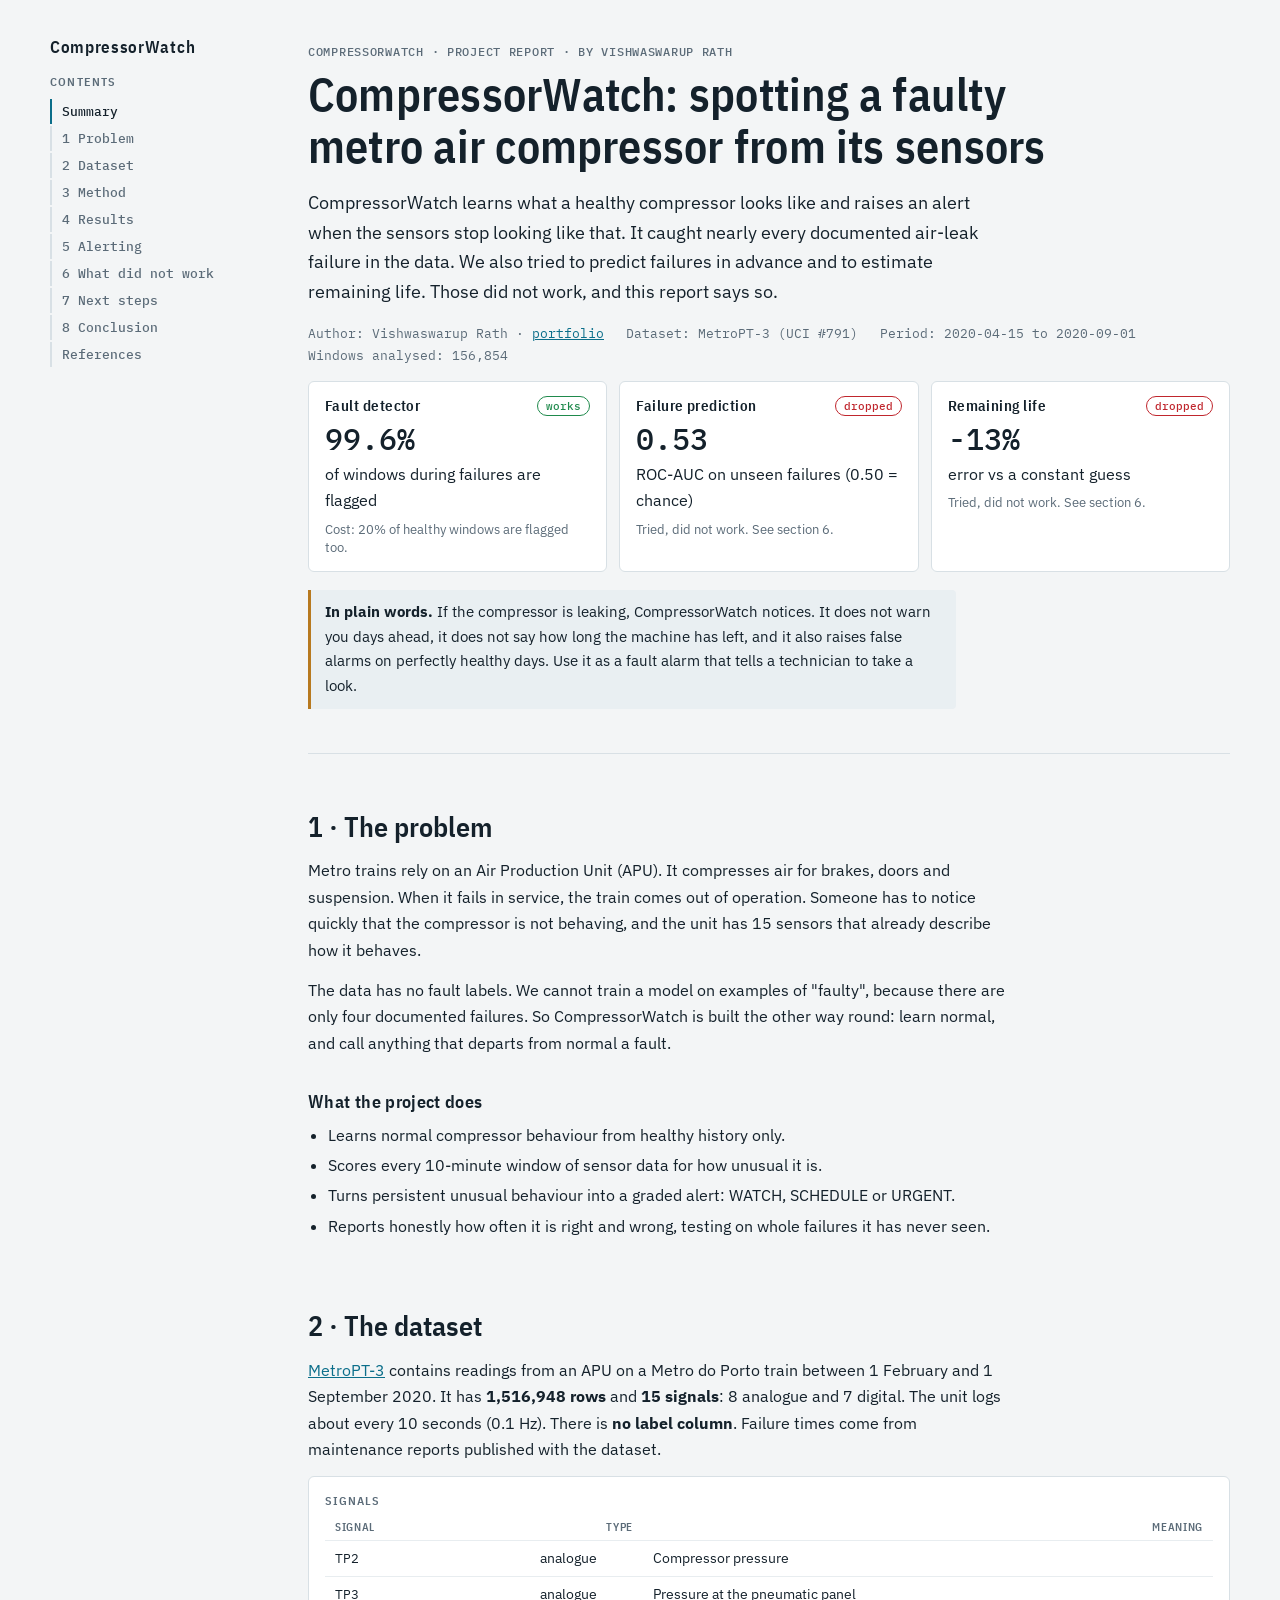
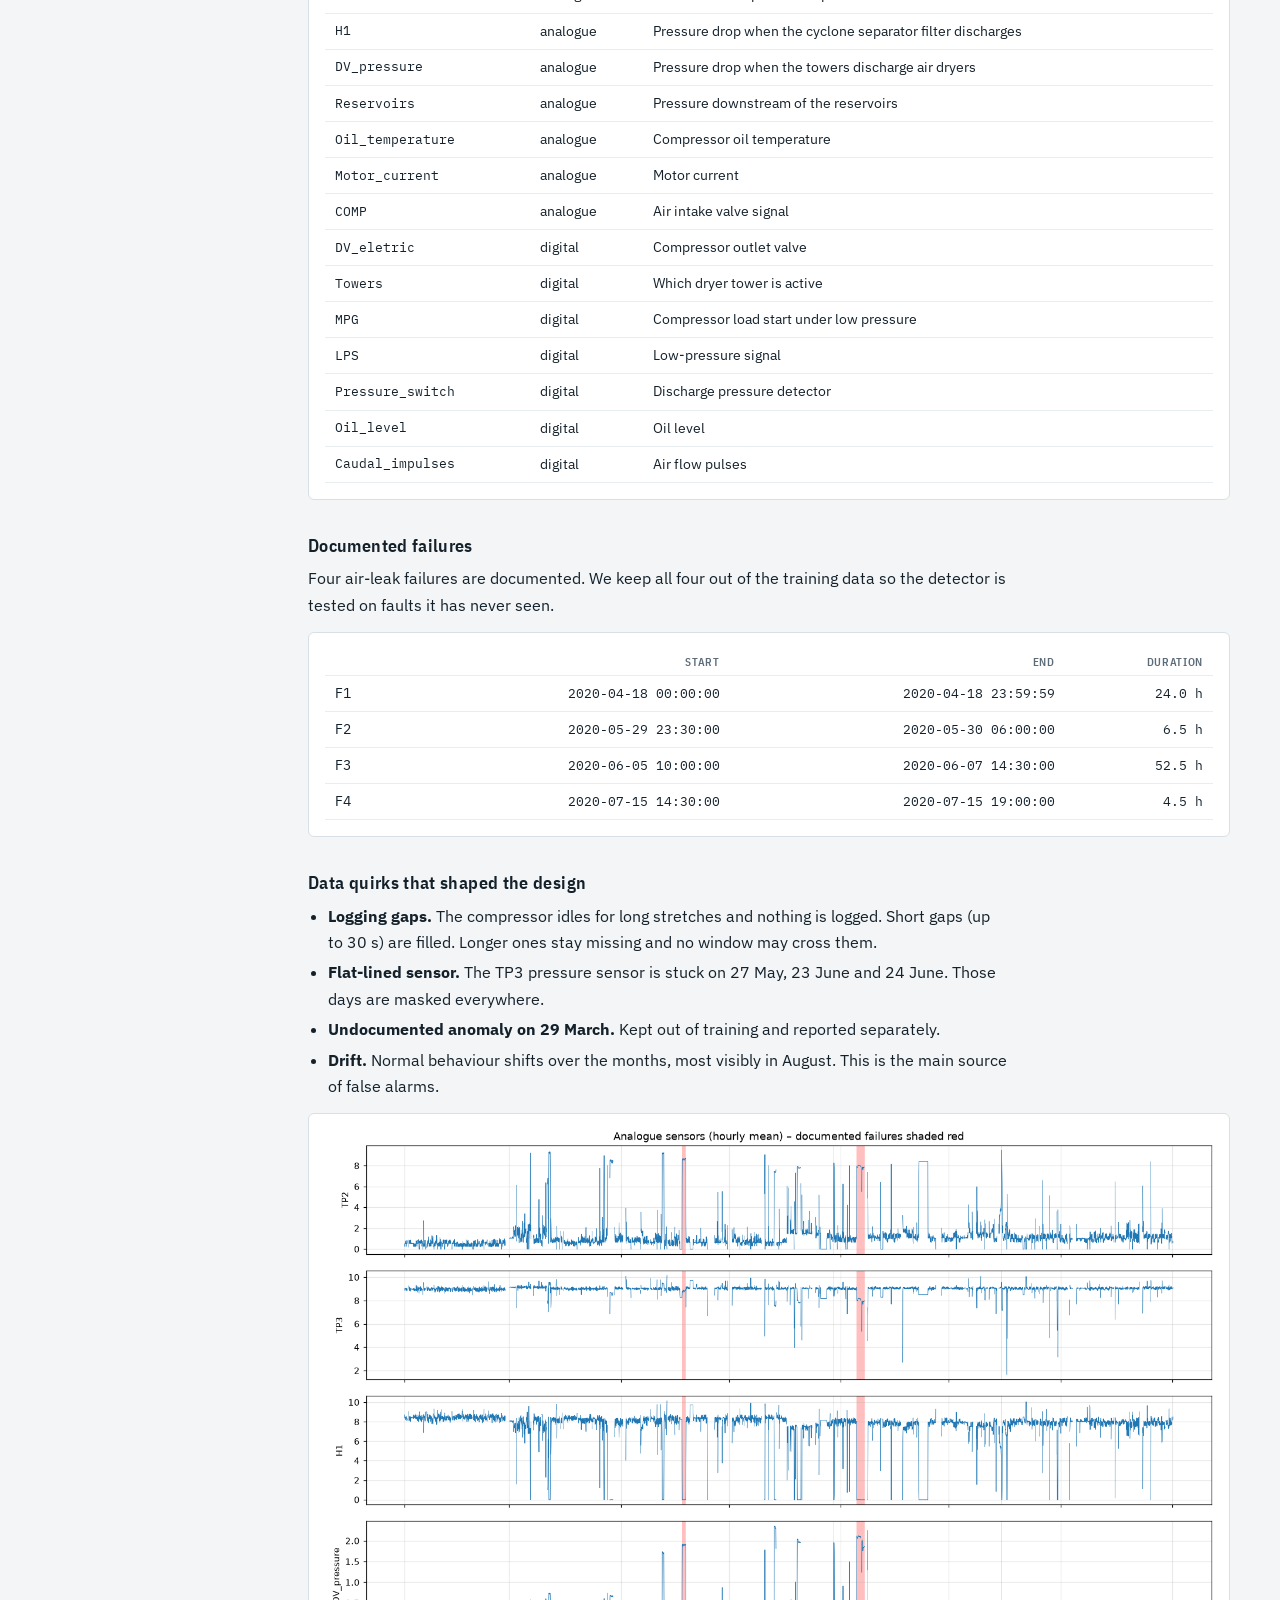
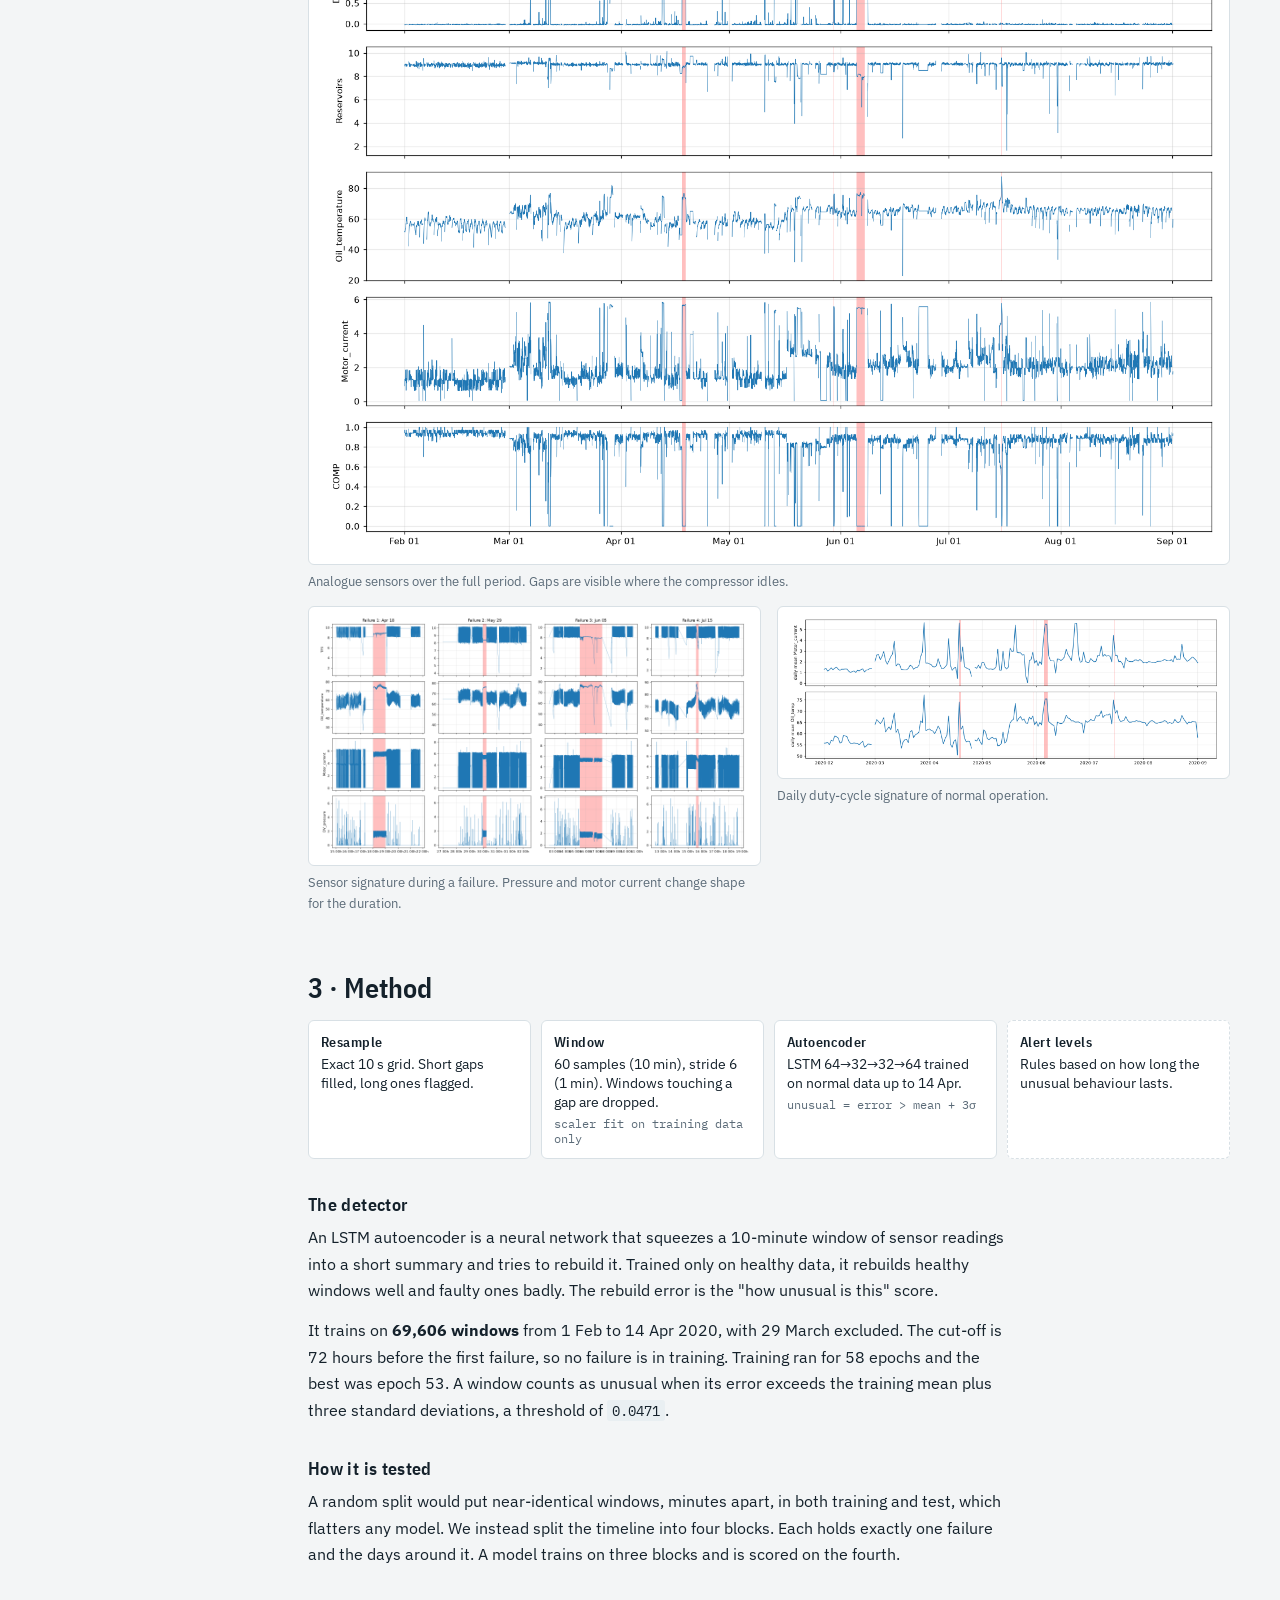
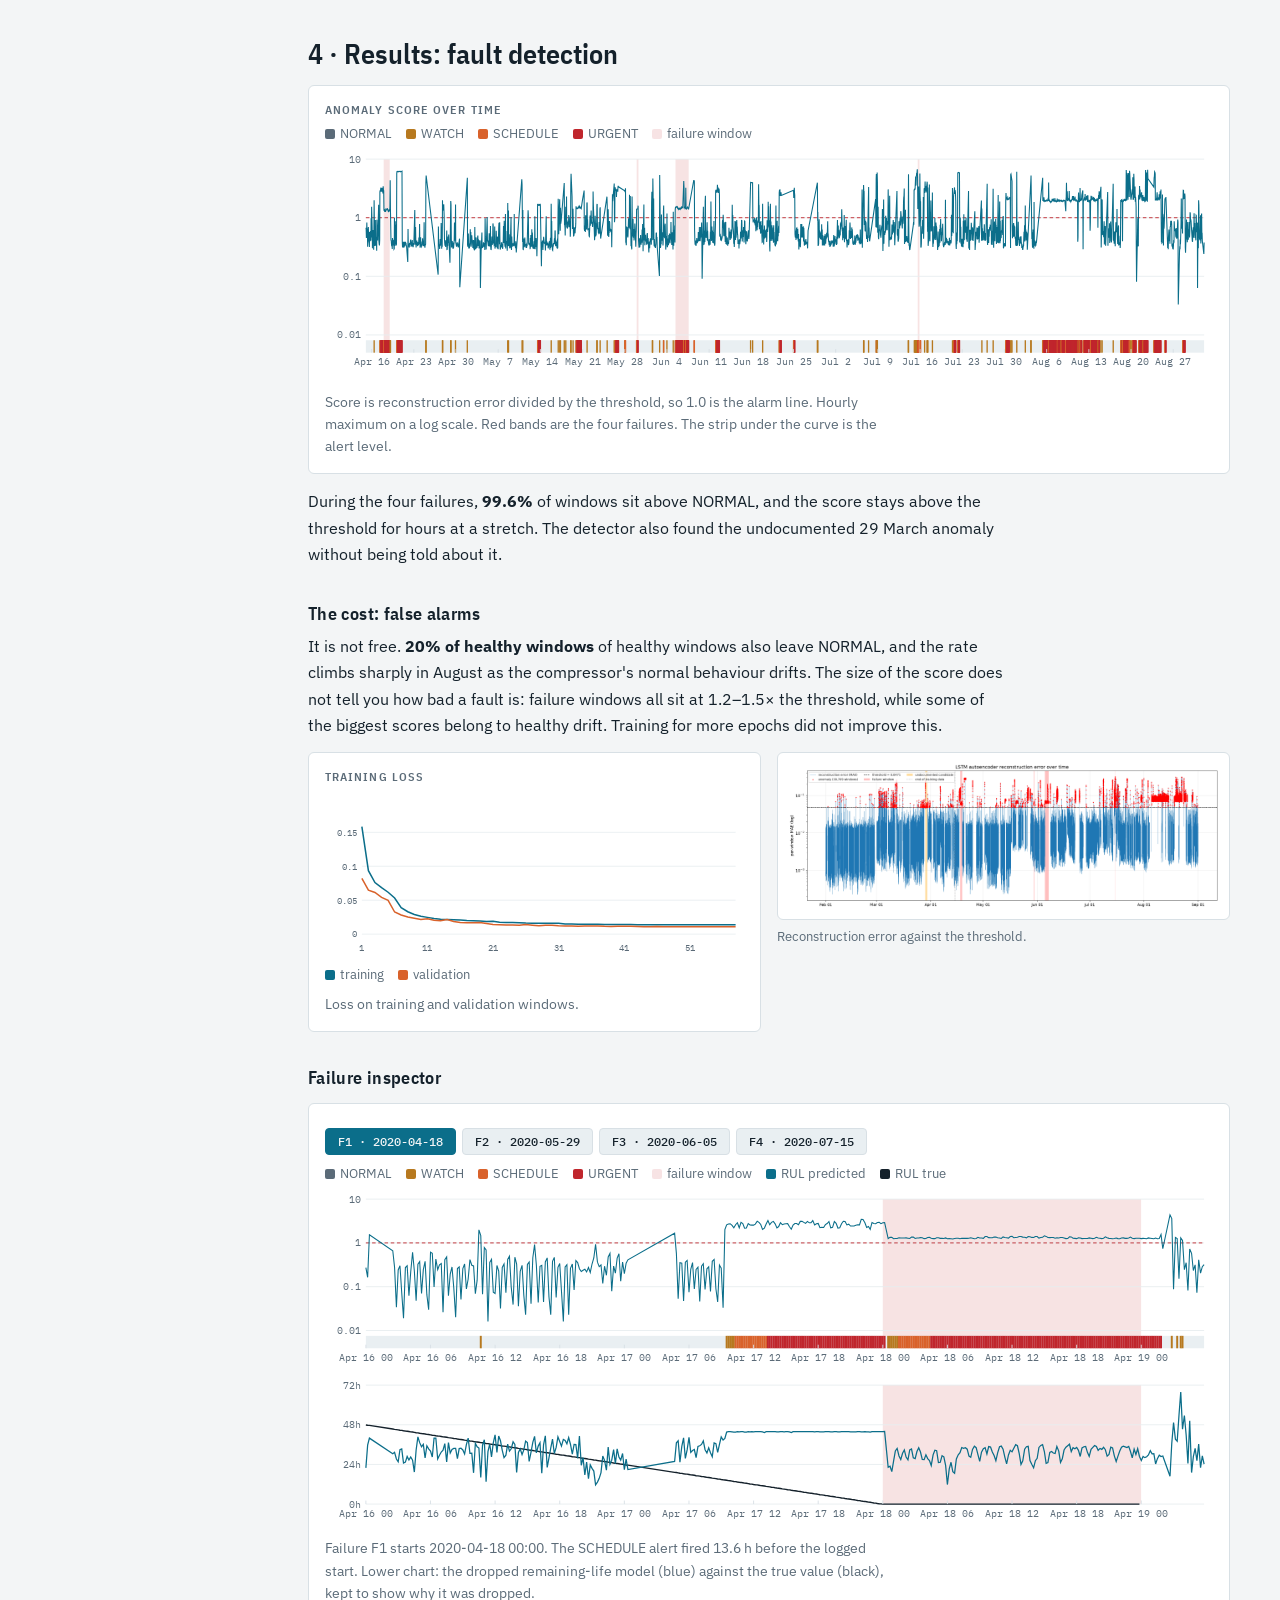
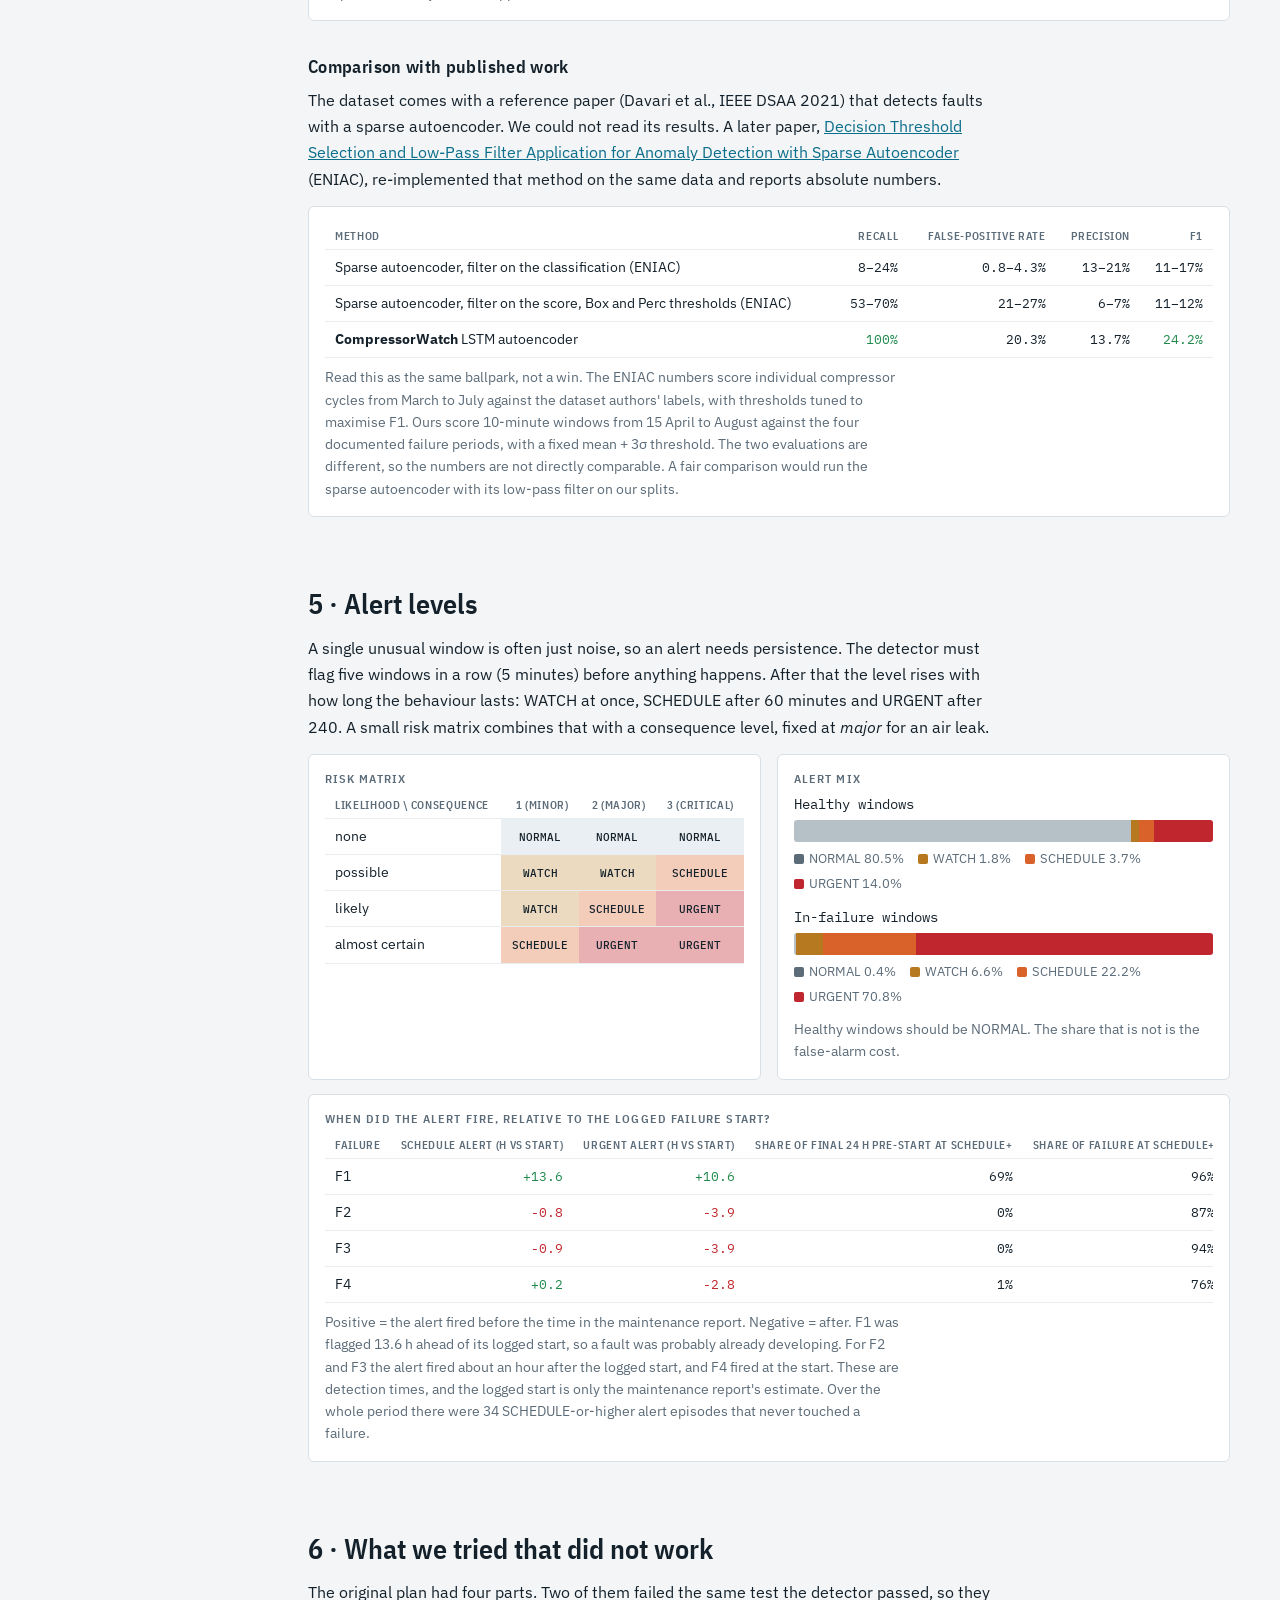
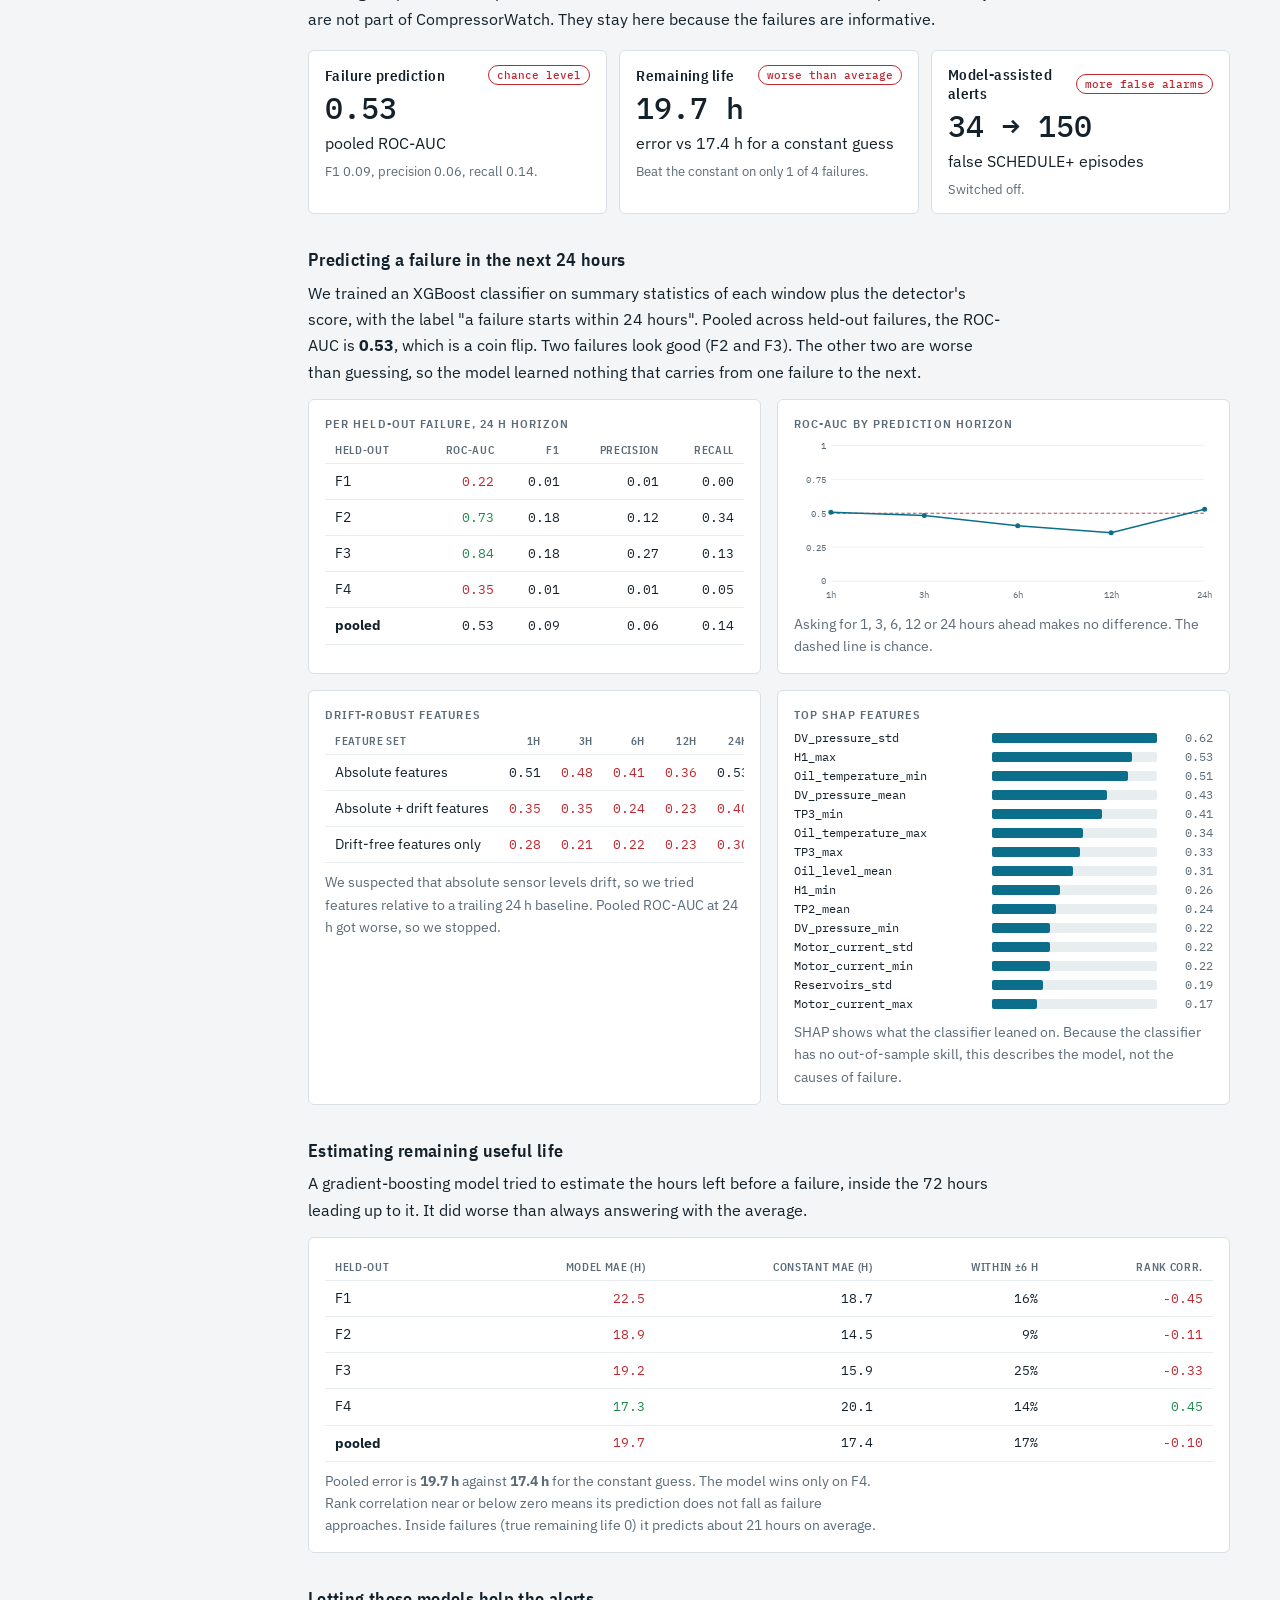
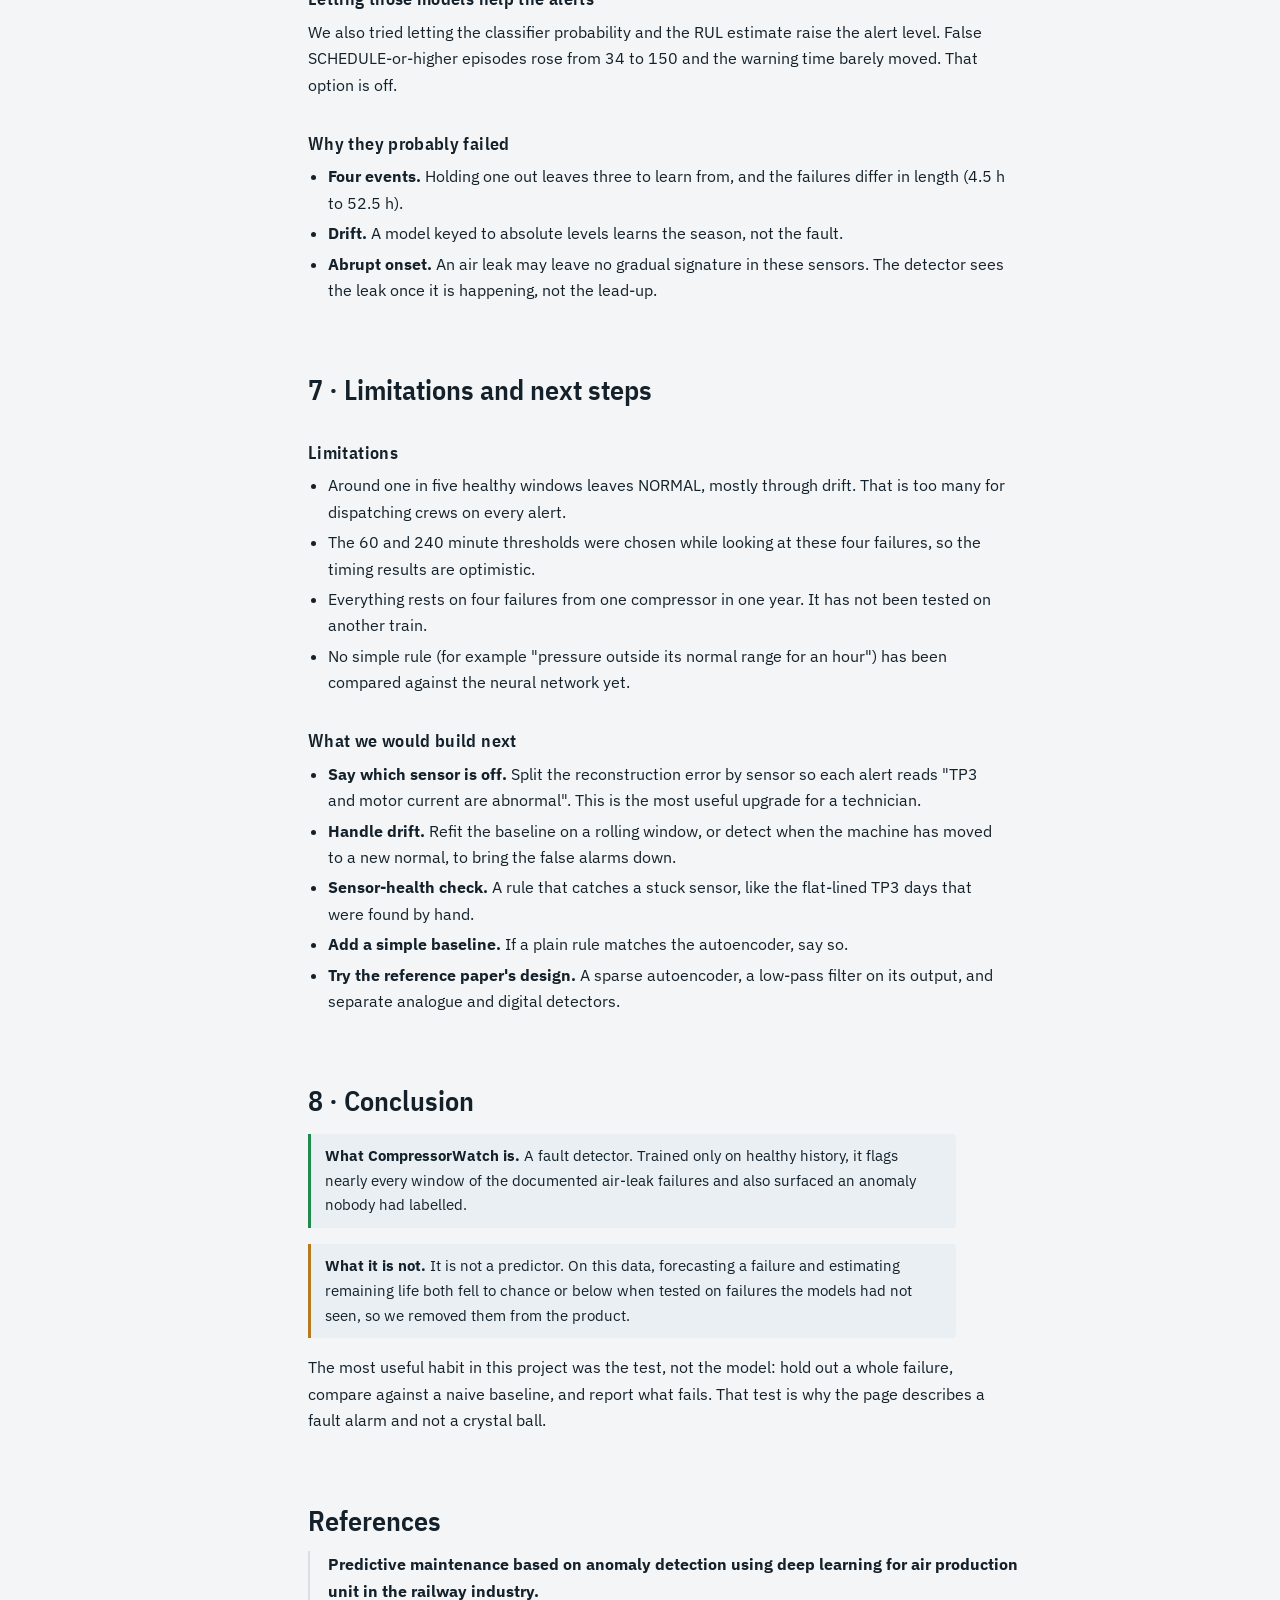
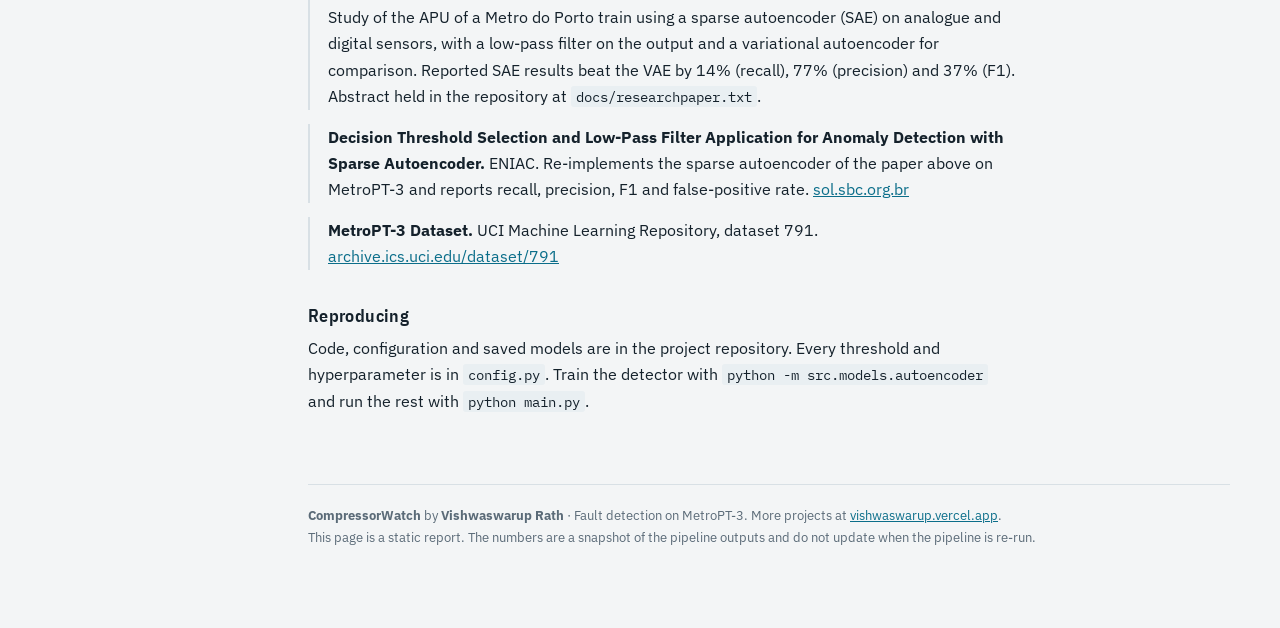
==== commit af23400d: "comparing with ref research paper" ====
--- a/predictive_maintenance/site/index.html
+++ b/predictive_maintenance/site/index.html
@@ -90,6 +90,15 @@
  </div>
  <h3>Failure inspector</h3>
  <div class="panel"><div class="tabs" id="tabs" role="group" aria-label="Select failure"></div><div class="legend" id="lg2"></div><div id="zoomScore"></div><div id="zoomRul"></div><p class="note" id="zoomNote"></p></div>
+ <h3>Comparison with published work</h3>
+ <p>The dataset comes with a reference paper (Davari et al., IEEE DSAA 2021) that detects faults with a sparse autoencoder. We could not read its results. A later paper, <a href="https://sol.sbc.org.br/index.php/eniac/article/view/25728" target="_blank" rel="noopener">Decision Threshold Selection and Low-Pass Filter Application for Anomaly Detection with Sparse Autoencoder</a> (ENIAC), re-implemented that method on the same data and reports absolute numbers.</p>
+ <div class="panel"><div class="scroll"><table id="cmpT">
+  <tr><th>Method</th><th>Recall</th><th>False-positive rate</th><th>Precision</th><th>F1</th></tr>
+  <tr><td>Sparse autoencoder, filter on the classification (ENIAC)</td><td class="m">8–24%</td><td class="m">0.8–4.3%</td><td class="m">13–21%</td><td class="m">11–17%</td></tr>
+  <tr><td>Sparse autoencoder, filter on the score, Box and Perc thresholds (ENIAC)</td><td class="m">53–70%</td><td class="m">21–27%</td><td class="m">6–7%</td><td class="m">11–12%</td></tr>
+  <tr><td><b>CompressorWatch</b> LSTM autoencoder</td><td class="m pos">100%</td><td class="m">20.3%</td><td class="m">13.7%</td><td class="m pos">24.2%</td></tr>
+ </table></div>
+ <p class="note">Read this as the same ballpark, not a win. The ENIAC numbers score individual compressor cycles from March to July against the dataset authors' labels, with thresholds tuned to maximise F1. Ours score 10-minute windows from 15 April to August against the four documented failure periods, with a fixed mean + 3σ threshold. The two evaluations are different, so the numbers are not directly comparable. A fair comparison would run the sparse autoencoder with its low-pass filter on our splits.</p></div>
 </section>
 
 <section class="s" id="alerts">
@@ -161,6 +170,7 @@
  <h2>References</h2>
  <p class="ref"><b>Predictive maintenance based on anomaly detection using deep learning for air production unit in the railway industry.</b><br>
  Study of the APU of a Metro do Porto train using a sparse autoencoder (SAE) on analogue and digital sensors, with a low-pass filter on the output and a variational autoencoder for comparison. Reported SAE results beat the VAE by 14% (recall), 77% (precision) and 37% (F1). Abstract held in the repository at <span class="mono">docs/researchpaper.txt</span>.</p>
+ <p class="ref"><b>Decision Threshold Selection and Low-Pass Filter Application for Anomaly Detection with Sparse Autoencoder.</b> ENIAC. Re-implements the sparse autoencoder of the paper above on MetroPT-3 and reports recall, precision, F1 and false-positive rate. <a href="https://sol.sbc.org.br/index.php/eniac/article/view/25728" target="_blank" rel="noopener">sol.sbc.org.br</a></p>
  <p class="ref"><b>MetroPT-3 Dataset.</b> UCI Machine Learning Repository, dataset 791. <a href="https://archive.ics.uci.edu/dataset/791/metropt+3+dataset" target="_blank" rel="noopener">archive.ics.uci.edu/dataset/791</a></p>
  <h3>Reproducing</h3>
  <p>Code, configuration and saved models are in the project repository. Every threshold and hyperparameter is in <span class="mono">config.py</span>. Train the detector with <span class="mono">python -m src.models.autoencoder</span> and run the rest with <span class="mono">python main.py</span>.</p>
